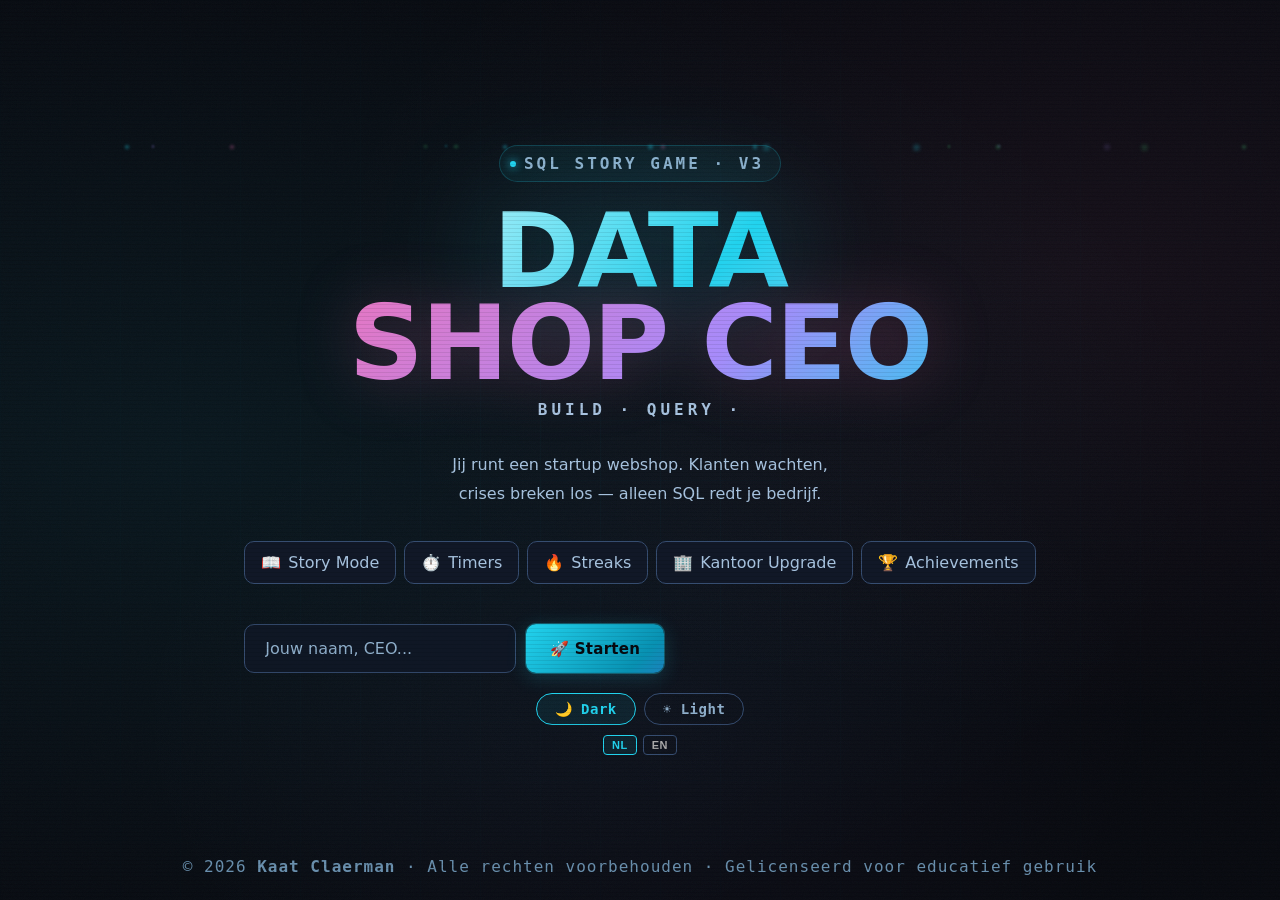
==== datashop.html @ 6242e8a8 "Add files via upload" ====
<!DOCTYPE html>
<html lang="nl">
<head>
<meta charset="UTF-8">
<meta http-equiv="Content-Security-Policy"
  content="
    default-src 'self';
    script-src 'self';
    style-src 'self' https://fonts.googleapis.com;
    img-src 'self' data:;
    font-src 'self' https://fonts.gstatic.com;
  ">
<meta name="viewport" content="width=device-width, initial-scale=1.0">
<title>DataShop CEO — SQL Story Game</title>
<!--
  ╔══════════════════════════════════════════════════════════════╗
  ║          DataShop CEO — SQL Story Game                       ║
  ║  © 2026 Kaat Claerman. Alle rechten voorbehouden.            ║
  ║  Ongeautoriseerde reproductie of distributie is verboden.    ║
  ║  Dit product is gelicenseerd voor educatief gebruik.         ║
  ╚══════════════════════════════════════════════════════════════╝
-->
<link rel="stylesheet" href="datashop.css">

</head>
<body>

<!-- ── OVERLAYS ── -->
<div class="xp-popup" id="xp-popup"></div>
<div class="ach-toast" id="ach-toast">
  <div class="toast-icon" id="toast-icon">🏆</div>
  <div>
    <div class="toast-label" data-i18n="ach_toast_label">Achievement ontgrendeld</div>
    <div class="toast-name" id="toast-name"></div>
  </div>
</div>
<div class="streak-popup" id="streak-popup">
  <span class="streak-popup-icon">🔥</span>
  <div class="streak-popup-num" id="streak-num-popup">3</div>
  <div class="streak-popup-label" data-i18n="streak_label">REEKS OP RIJ</div>
  <div class="streak-popup-bonus" id="streak-bonus-popup"></div>
</div>

<!-- CHAPTER RECAP MODAL -->
<div id="chapter-recap-overlay" class="overlay-hidden" role="dialog" aria-modal="true" aria-labelledby="recap-title">
  <div class="recap-modal">
    <div class="recap-header">
      <div class="recap-emoji" id="recap-emoji">🎉</div>
      <div class="recap-title" id="recap-title">Hoofdstuk voltooid!</div>
      <div class="recap-subtitle" data-i18n="recap_subtitle">Wat heb je geleerd?</div>
    </div>
    <div class="recap-learned-title" data-i18n="recap_learned_title">✦ Concepten onder de knie</div>
    <div class="recap-concept-list" id="recap-concept-list"></div>
    <div id="recap-next-wrap" class="recap-next-preview hidden">
      <div class="recap-next-label" data-i18n="recap_next_label">→ Volgende hoofdstuk</div>
      <div id="recap-next-text"></div>
    </div>
    <div class="recap-action-row">
      <button class="btn btn-primary btn-sm" data-action="close-recap" data-i18n="recap_continue">Doorgaan →</button>
    </div>
  </div>
</div>

<!-- COMPLETION SCREEN OVERLAY -->
<div id="completion-overlay" class="overlay-hidden" role="dialog" aria-modal="true" aria-labelledby="comp-title">
  <div class="comp-bg"></div>
  <div class="comp-content">
    <div class="comp-trophy">🏆</div>
    <div class="comp-eyebrow" data-i18n="comp_eyebrow">DataShop CEO — Voltooid</div>
    <h1 class="comp-title" id="comp-title"><span data-i18n="comp_title1">Je bent een</span><br><span class="comp-title-accent" data-i18n="comp_title_accent">Data Legende</span></h1>
    <p class="comp-desc" id="comp-desc"></p>
    <div class="comp-stats" id="comp-stats"></div>
    <canvas id="cert-canvas" width="800" height="500"></canvas>
    <div class="comp-actions">
      <button class="btn btn-primary btn-cert-download" data-action="download-cert" data-i18n="comp_cert_btn">📜 Certificaat Downloaden</button>
      <button class="btn btn-outline btn-close-completion" data-action="close-completion" data-i18n="comp_close_btn">Terug naar Dashboard</button>
    </div>
    <div class="comp-confetti" id="comp-confetti"></div>
  </div>
</div>

<!-- ── BOOT SCREEN ── -->
<div id="s-boot" class="screen active">
  <div class="boot-bg"></div>
  <div class="boot-grid"></div>
  <div class="boot-noise"></div>
  <div id="boot-particles"></div>

  <div class="boot-content">
    <div class="boot-eyebrow" data-i18n="boot_eyebrow">SQL Story Game · v3</div>
    <h1 class="boot-logo">
      <span class="line1">DATA</span>
      <span class="line2">SHOP CEO</span>
    </h1>
    <div class="boot-tagline" data-i18n="boot_tagline_build">Build · Query · </div>
    <p class="boot-desc" data-i18n="boot_desc">Jij runt een startup webshop. Klanten wachten, crises breken los — alleen SQL redt je bedrijf.</p>
    <div class="boot-features">
      <div class="boot-feature"><span class="icon">📖</span><span data-i18n="boot_feature_story">Story Mode</span></div>
      <div class="boot-feature"><span class="icon">⏱️</span><span data-i18n="boot_feature_timers">Timers</span></div>
      <div class="boot-feature"><span class="icon">🔥</span><span data-i18n="boot_feature_streaks">Streaks</span></div>
      <div class="boot-feature"><span class="icon">🏢</span><span data-i18n="boot_feature_office">Kantoor Upgrade</span></div>
      <div class="boot-feature"><span class="icon">🏆</span><span data-i18n="boot_feature_achievements">Achievements</span></div>
    </div>
    <div class="boot-form">
      <div class="boot-name-row">
        <input class="boot-input" id="boot-name" data-i18n="boot_placeholder" data-i18n-attr="placeholder" placeholder="Jouw naam, CEO..." maxlength="40" autocomplete="off" />
        <button class="btn btn-primary" data-action="start-game" data-i18n="boot_start_btn">🚀 Starten</button>
      </div>
      <button class="btn btn-outline boot-saved-hidden" id="boot-skip-cin" data-action="skip-cin" data-i18n="boot_continue_btn">↩ Verdergaan (intro overslaan)</button>
    </div>
    <div id="boot-saved" class="boot-saved boot-saved-hidden"></div>
    <div class="boot-theme-toggle">
      <button id="boot-btn-dark"  class="boot-theme-btn active" data-theme="dark" data-i18n="boot_dark">🌙 Dark</button>
      <button id="boot-btn-light" class="boot-theme-btn"        data-theme="light" data-i18n="boot_light">☀️ Light</button>
    </div>
    <div class="boot-lang-toggle">
      <button class="lang-btn" data-lang="nl">NL</button>
      <button class="lang-btn" data-lang="en">EN</button>
    </div>
  </div>

  <div class="boot-copyright">
    © 2026 <strong>Kaat Claerman</strong> · <span data-i18n="boot_copyright">Alle rechten voorbehouden · Gelicenseerd voor educatief gebruik</span>
  </div>
</div>

<!-- ── CINEMATIC SCREEN ── -->
<div id="s-cin" class="screen">
  <div class="cin-bg"></div>
  <div class="cin-wrap">
    <div class="cin-eyebrow" id="cin-eyebrow"></div>
    <div class="cin-title" id="cin-title"></div>
    <div class="cin-dlg" id="cin-dlg"></div>
    <div class="cin-act" id="cin-act"></div>
  </div>
</div>

<!-- ── GAME SCREEN ── -->
<div id="s-game" class="screen" role="main">
  <aside class="sidebar">
    <div class="sb-brand">
      <div class="sb-logo-mark">⬡</div>
      <div>
        <div class="sb-logo-text">DataShop</div>
        <div class="sb-logo-sub" data-i18n="sb_logo_sub">CEO Dashboard</div>
      </div>
    </div>

    <!-- CEO Card -->
    <div class="ceo-card">
      <div class="ceo-row">
        <div class="ceo-office" id="sb-office">🏠</div>
        <div class="ceo-meta">
          <div class="ceo-name" id="sb-name">CEO</div>
          <div class="ceo-rank" id="sb-rank">Startup CEO</div>
        </div>
      </div>
      <div class="ceo-xp-row">
        <span class="ceo-xp-label" data-i18n="xp_label">VOORTGANG</span>
        <span class="ceo-xp-val" id="sb-xp">0 XP</span>
      </div>
      <div class="xp-track xp-bar-wrap">
        <div class="xp-fill" id="xp-fill"></div>
      </div>
      <div class="xp-to-next" id="xp-to-next"></div>
    </div>

    <!-- Streak -->
    <div class="streak-card" id="streak-card">
      <span class="streak-icon">🔥</span>
      <span class="streak-val" id="streak-val">0</span>
      <div class="streak-info">
        <div class="streak-label" data-i18n="streak_sidebar">Reeks</div>
        <div class="streak-shield-row u-hidden" id="shield-row">
          <span class="shield-icon active">🛡️</span>
          <span class="shield-count" id="shield-count">0</span>
          <span class="shield-count-label">shields</span>
        </div>
      </div>
    </div>

    <!-- KPIs -->
    <div class="kpi-grid">
      <div class="kpi-tile">
        <div class="kpi-val" id="kpi-klant">—</div>
        <div class="kpi-label" data-i18n="kpi_customers">Klanten</div>
      </div>
      <div class="kpi-tile">
        <div class="kpi-val" id="kpi-orders">—</div>
        <div class="kpi-label" data-i18n="kpi_orders">Orders</div>
      </div>
      <div class="kpi-tile">
        <div class="kpi-val good" id="kpi-rep">100</div>
        <div class="kpi-label" data-i18n="kpi_reputation">Reputatie</div>
      </div>
      <div class="kpi-tile">
        <div class="kpi-val" id="kpi-xp">0</div>
        <div class="kpi-label" data-i18n="kpi_xp">XP</div>
      </div>
    </div>

    <!-- Reputation bar -->
    <div class="rep-section">
      <div class="rep-header">
        <span data-i18n="rep_label">Reputatie</span>
        <span id="rep-pct">100%</span>
      </div>
      <div class="rep-track">
        <div class="rep-fill" id="rep-fill"></div>
      </div>
    </div>

    <!-- Nav -->
    <nav class="sb-nav">
      <div class="nav-section" data-i18n="nav_section_nav">Navigatie</div>
      <button class="nav-btn active" id="nav-dash"   data-panel="dash" aria-current="page"><span class="nav-icon">📊</span> <span data-i18n="nav_dashboard">Dashboard</span></button>
      <button class="nav-btn"        id="nav-sc"     data-panel="sc"><span class="nav-icon">🎯</span> <span data-i18n="nav_missions">Missies</span> <span class="nav-badge" id="nav-badge">0</span></button>
      <button class="nav-btn"        id="nav-daily"  data-panel="daily"><span class="nav-icon">🌅</span> <span data-i18n="nav_daily">Dagelijkse Uitdaging</span> <span class="nav-badge daily-badge" id="daily-badge">3</span></button>
      <button class="nav-btn"        id="nav-db"     data-panel="db"><span class="nav-icon">🗄️</span> <span data-i18n="nav_db">Databank</span></button>
      <button class="nav-btn"        id="nav-term"   data-panel="term"><span class="nav-icon">💻</span> <span data-i18n="nav_terminal">Terminal</span></button>
      <button class="nav-btn"        id="nav-syn"    data-panel="syn"><span class="nav-icon">📖</span> <span data-i18n="nav_syntax">SQL Syntaxen</span></button>
      <button class="nav-btn"        id="nav-tut"    data-panel="tut"><span class="nav-icon">🎓</span> <span data-i18n="nav_tutorial">SQL Tutorial</span> <span class="tut-sidebar-progress" id="tut-nav-pct">0%</span></button>
      <button class="nav-btn"        id="nav-ach"    data-panel="ach"><span class="nav-icon">🏆</span> <span data-i18n="nav_badges">Badges</span></button>
      <div class="nav-section" data-i18n="nav_section_sys">Systeem</div>
      <div class="sb-lang-row">
        <span class="sb-lang-icon">🌐</span>
        <button class="lang-btn" data-lang="nl">NL</button>
        <button class="lang-btn" data-lang="en">EN</button>
      </div>
      <button class="nav-btn theme-toggle-btn" id="theme-toggle" data-action="theme-toggle"><span><span class="nav-icon">☀️</span> <span id="theme-label" data-i18n="nav_theme">Light mode</span></span><span id="theme-indicator" class="theme-indicator">OFF</span></button>
      <button class="nav-btn"        id="nav-set"    data-panel="set"><span class="nav-icon">⚙️</span> <span data-i18n="nav_settings">Instellingen</span></button>
      <button class="nav-btn u-muted" data-action="open-key-help"><span class="nav-icon">⌨️</span> <span data-i18n="nav_shortcuts">Sneltoetsen</span> <span class="shortcut-badge">?</span></button>
    </nav>

    <div class="sb-footer">
      © 2026 Kaat Claerman<br>Alle rechten voorbehouden
    </div>
  </aside>

  <main class="main">

    <!-- DASHBOARD -->
    <div class="panel on" id="panel-dash">
      <div class="ph">
        <div class="ph-bc" data-i18n="dash_bc">DataShop HQ</div>
        <h2 data-i18n="dash_title">📊 Dashboard</h2>
        <p data-i18n="dash_subtitle">Realtime bedrijfsstatus en activiteitsfeed.</p>
      </div>
      <div id="office-display"></div>
      <!-- Tutorial voortgangskaart -->
      <div class="dash-tut-card" id="dash-tut-card" data-panel="tut" title="Ga naar Tutorial">
        <div class="dash-tut-icon">🎓</div>
        <div class="dash-tut-info">
          <h4>SQL Tutorial</h4>
          <p class="dash-tut-pct">0/0 lessen · 0%</p>
          <div class="dash-tut-track"><div class="dash-tut-fill"></div></div>
        </div>
        <button class="btn btn-outline btn-sm btn-dash-tut" data-i18n="dash_tut_btn">Ga naar Tutorial →</button>
      </div>
      <div class="stat-grid" id="stat-grid"></div>
      <!-- Concept mastery -->
      <div class="mastery-section-title" data-i18n="dash_mastery">SQL CONCEPT BEHEERSING</div>
      <div class="mastery-grid" id="mastery-grid"></div>
      <!-- Feature 4: Skill Mastery Bars -->
      <div class="mastery-section-title mastery-section-title--skill">⚡ SKILL MASTERY</div>
      <div id="skill-mastery-panel" class="skill-mastery-panel"></div>
      <div class="dash-feed-grid">
        <div class="feed-box">
          <div class="feed-head">
            <span class="feed-title" data-i18n="biz_feed">📈 Bedrijfslog</span>
            <div class="live-indicator"><div class="live-dot"></div><span data-i18n="feed_live">Live</span></div>
          </div>
          <div id="ev-list-biz"></div>
        </div>
        <div class="feed-box">
          <div class="feed-head">
            <span class="feed-title" data-i18n="sys_feed">⚙️ Systeem &amp; SQL</span>
          </div>
          <div id="ev-list-sys"></div>
        </div>
      </div>
      <!-- extra styles moved to datashop.css -->
    </div>

    <!-- SCENARIOS -->
    <div class="panel" id="panel-sc">
      <div class="ph">
        <div class="ph-bc" data-i18n="sc_bc">Missies</div>
        <h2 data-i18n="sc_title">🎯 Scenario's</h2>
        <p data-i18n="sc_subtitle">Elke situatie vereist SQL. De databank verandert live.</p>
      </div>
      <div class="progress-row">
        <div class="progress-track">
          <div class="progress-fill" id="prog-fill"></div>
        </div>
        <div class="progress-label" id="prog-lbl">0/0</div>
      </div>
      <div class="ch-tabs" id="ch-tabs"></div>
      <!-- Zoekbalk -->
      <div class="sc-search-wrap">
        <input class="boot-input sc-search-input" id="sc-search" data-i18n="sc_search_placeholder" data-i18n-attr="placeholder" placeholder="🔍  Zoek missie...">
        <span class="sc-search-icon">🔍</span>
        <button id="sc-search-clear" class="sc-search-clear" data-action="clear-search">✕</button>
      </div>
      <div class="filter-row">
        <div class="filter-group-label" data-i18n="filter_difficulty">Moeilijkheid</div>
        <button class="filter-btn active" id="fc-all"    data-filter="all"><span data-i18n="filter_all">Alle</span></button>
        <button class="filter-btn"        id="fc-easy"   data-filter="easy"><span data-i18n="filter_easy">🟢 Makkelijk</span></button>
        <button class="filter-btn"        id="fc-medium" data-filter="medium"><span data-i18n="filter_medium">🟠 Gemiddeld</span></button>
        <button class="filter-btn"        id="fc-hard"   data-filter="hard"><span data-i18n="filter_hard">🔴 Moeilijk</span></button>
        <button class="filter-btn"        id="fc-done"   data-filter="done"><span data-i18n="filter_done">✅ Voltooid</span></button>
        <div class="filter-group-label" data-i18n="filter_sqltype">SQL-type</div>
        <button class="filter-btn"        id="fc-select" data-filter="select">SELECT</button>
        <button class="filter-btn"        id="fc-join"   data-filter="join">JOIN</button>
        <button class="filter-btn"        id="fc-insert" data-filter="insert">INSERT</button>
        <button class="filter-btn"        id="fc-update" data-filter="update">UPDATE</button>
        <button class="filter-btn"        id="fc-delete" data-filter="delete">DELETE</button>
        <button class="filter-btn"        id="fc-ddl"    data-filter="ddl">DDL</button>
      </div>
      <div id="sc-count-row" class="sc-count-row"></div>
      <div id="sc-list" class="sc-list-inner" role="list" aria-label="Scenario missies"></div>
    </div>

    <!-- DATABASE -->
    <div class="panel" id="panel-db">
      <div class="ph">
        <div class="ph-bc" data-i18n="db_bc">Databank</div>
        <h2 data-i18n="db_title">🗄️ Database Viewer</h2>
        <p data-i18n="db_subtitle">Live weergave. Wijzigingen zijn direct zichtbaar.</p>
      </div>
      <!-- DB Sub-tabs -->
      <div class="db-subtabs">
        <button class="db-subtab active" id="dbt-schema" data-dbtab="schema" data-i18n="db_tab_schema">📋 Schema</button>
        <button class="db-subtab" id="dbt-erd" data-dbtab="erd" data-i18n="db_tab_erd">🔗 ERD Diagram</button>
        <button class="db-subtab" id="dbt-data" data-dbtab="data" data-i18n="db_tab_data">📊 Data</button>
      </div>
      <!-- Table shortcuts -->
      <div class="db-table-shortcuts" id="db-table-shortcuts">
        <span class="db-shortcuts-label" data-i18n="db_shortcuts_label">🔗 Snelkoppelingen:</span>
        <button class="db-shortcut-btn" data-dbtab="data" data-dbtable="klant">👤 klant</button>
        <button class="db-shortcut-btn" data-dbtab="data" data-dbtable="product">📦 product</button>
        <button class="db-shortcut-btn" data-dbtab="data" data-dbtable="bestelling">🛒 bestelling</button>
        <button class="db-shortcut-btn" data-dbtab="data" data-dbtable="review">⭐ review</button>
        <button class="db-shortcut-btn" data-dbtab="data" data-dbtable="kortingscode">🏷️ kortingscode</button>
        <button class="db-shortcut-btn" data-dbtab="data" data-dbtable="leverancier">🏭 leverancier</button>
      </div>
      <!-- Schema view -->
      <div id="db-tab-schema">
        <div class="db-section-label" data-i18n="db_section_schema">Tabelstructuur</div>
        <div class="schema-grid" id="schema-grid"></div>
      </div>
      <!-- ERD view -->
      <div id="db-tab-erd" class="u-hidden">
        <div class="db-section-label db-section-label--erd" data-i18n="db_section_erd">Relatiediagram (ERD)</div>
        <div id="erd-container" class="erd-container"></div>
        <div class="erd-legend">
          <span class="erd-leg-item"><span class="erd-leg-pk">🔑 PK</span> = Primary Key</span>
          <span class="erd-leg-item"><span class="erd-leg-fk">🔗 FK</span> = Foreign Key → verwijst naar PK van andere tabel</span>
          <span class="erd-leg-item"><span class="erd-leg-rel">──</span> = <span data-i18n="erd_rel">Relatie tussen tabellen</span></span>
        </div>
      </div>
      <!-- Data view -->
      <div id="db-tab-data" class="u-hidden">
        <div class="table-viewer">
          <div class="table-tabs" id="db-tabs"></div>
          <div class="tv-scroll" id="db-view"></div>
        </div>
      </div>
    </div>

    <!-- TERMINAL -->
    <div class="panel" id="panel-term">
      <div class="ph">
        <div class="ph-bc" data-i18n="term_bc">Terminal</div>
        <h2 data-i18n="term_title">💻 Vrije Terminal</h2>
        <p>Experimenteer vrijuit met SQL. <kbd>Ctrl+Enter</kbd> om uit te voeren · <kbd>↑↓</kbd> voor query-history.</p>
      </div>
      <div class="term-examples-section">
        <div class="term-examples-label" data-i18n="term_examples_label">Klik een voorbeeld om te laden</div>
        <div class="term-examples-row" id="term-examples">
          <button class="filter-btn" data-example="0"><span data-i18n="term_ex0">alle klanten</span></button>
          <button class="filter-btn" data-example="1"><span data-i18n="term_ex1">top 3 duurste</span></button>
          <button class="filter-btn" data-example="2"><span data-i18n="term_ex2">klanten per stad</span></button>
          <button class="filter-btn" data-example="3"><span data-i18n="term_ex3">klant + bestelling</span></button>
          <button class="filter-btn" data-example="4"><span data-i18n="term_ex4">CASE WHEN</span></button>
          <button class="filter-btn" data-example="5"><span data-i18n="term_ex5">boven gemiddelde prijs</span></button>
          <button class="filter-btn" data-example="6"><span data-i18n="term_ex6">klanten + bestellingen</span></button>
        </div>
      </div>
      <div class="terminal">
        <div class="term-titlebar">
          <div class="term-dots">
            <div class="term-dot"></div>
            <div class="term-dot"></div>
            <div class="term-dot"></div>
          </div>
          <span class="term-label">datashop_db@ceo — sql</span>
        </div>
        <div class="hl-wrap">
          <div class="hl-backdrop" id="hl-free" aria-hidden="true"></div>
          <textarea class="sql-editor" id="free-sql"
            placeholder="-- SELECT * FROM klant&#10;-- SELECT AVG(prijs) FROM product&#10;-- INSERT INTO klant (naam, email, stad, actief) VALUES ('Test','t@t.be','Gent',1)"></textarea>
        </div>
        <div class="term-footer">
          <span class="term-hint" data-i18n="term_hint">Ctrl+Enter uitvoeren · Tab voor inspringing</span>
          <button class="btn btn-outline btn-xs" data-action="clear-free" data-i18n="term_clear_btn">Wissen</button>
          <button class="btn btn-primary btn-sm" data-action="run-free" data-i18n="term_run_btn">▶ Uitvoeren</button>
        </div>
      </div>
      <div class="feedback" id="free-fb"></div>
      <div class="table-viewer" id="free-out">
        <div class="free-out-placeholder">
          // Voer een query uit om resultaten te zien...
        </div>
      </div>
    </div>

    <!-- ACHIEVEMENTS -->
    <div class="panel" id="panel-ach">
      <div class="ph">
        <div class="ph-bc" data-i18n="ach_bc">Badges</div>
        <h2 data-i18n="ach_title">🏆 Achievements</h2>
        <p id="ach-progress">0 / 0 ontgrendeld</p>
      </div>
      <div class="ach-grid" id="ach-grid"></div>
    </div>

    <!-- DAILY CHALLENGE -->
    <div class="panel" id="panel-daily">
      <div class="ph">
        <div class="ph-bc" data-i18n="daily_bc">Dagelijkse Uitdaging</div>
        <h2 data-i18n="daily_title">🌅 Uitdaging van de dag</h2>
        <p id="daily-subtitle" data-i18n="daily_subtitle">Elke dag een nieuwe SQL-uitdaging. Haal de bonus XP!</p>
      </div>
      <div id="daily-content"></div>
    </div>

    <!-- SETTINGS -->
    <div class="panel" id="panel-set">
      <div class="ph">
        <div class="ph-bc" data-i18n="set_bc">Systeem</div>
        <h2 data-i18n="set_title">⚙️ Instellingen</h2>
        <p data-i18n="set_subtitle">Beheer je profiel en voortgang.</p>
      </div>
      <div id="set-content"></div>
    </div>

    <!-- SQL SYNTAXEN -->
    <div class="panel" id="panel-syn">
      <div class="ph">
        <div class="ph-bc" data-i18n="syn_bc">Referentie</div>
        <h2 data-i18n="syn_title">📖 SQL Syntaxen</h2>
        <p data-i18n="syn_subtitle">Overzicht van alle SQL-commando's die je nodig hebt als DataShop CEO.</p>
      </div>

      <!-- Filter bar -->
      <div class="syn-filter-bar">
        <button class="syn-filter-btn active" data-filter="all" data-i18n="syn_filter_all">Alles</button>
        <button class="syn-filter-btn" data-filter="select">SELECT</button>
        <button class="syn-filter-btn" data-filter="where">WHERE</button>
        <button class="syn-filter-btn" data-filter="insert">INSERT</button>
        <button class="syn-filter-btn" data-filter="update">UPDATE</button>
        <button class="syn-filter-btn" data-filter="delete">DELETE</button>
        <button class="syn-filter-btn" data-filter="agg">Aggregaten</button>
        <button class="syn-filter-btn" data-filter="join">JOIN</button>
        <button class="syn-filter-btn" data-filter="ddl">DDL</button>
      </div>

      <div class="syn-grid">

        <!-- ── SELECT ── -->
        <div class="syn-card" data-cat="select">
          <div class="syn-head">
            <span class="syn-badge syn-badge-select">SELECT</span>
            <span class="syn-title">Gegevens opvragen</span>
          </div>
          <div class="syn-body">
            <div class="syn-code"><span class="sc-kw">SELECT</span> kolom1, kolom2
<span class="sc-kw">FROM</span> tabel
<span class="sc-kw">WHERE</span> conditie
<span class="sc-kw">ORDER BY</span> kolom ASC|DESC
<span class="sc-kw">LIMIT</span> n;</div>
            <table class="syn-table">
              <tr><th>Query</th><th>Resultaat</th></tr>
              <tr><td><code>SELECT * FROM klant</code></td><td>Alle klanten, alle kolommen</td></tr>
              <tr><td><code>SELECT naam, stad FROM klant</code></td><td>Alleen naam + stad kolommen</td></tr>
              <tr><td><code>SELECT naam FROM klant WHERE actief = 1</code></td><td>Namen van actieve klanten</td></tr>
              <tr><td><code>SELECT naam FROM klant ORDER BY naam ASC</code></td><td>Alfabetisch gesorteerd</td></tr>
              <tr><td><code>SELECT * FROM product ORDER BY prijs DESC LIMIT 3</code></td><td>Top 3 duurste producten</td></tr>
              <tr><td><code>SELECT naam, email FROM klant WHERE stad = 'Gent'</code></td><td>Klanten uit Gent</td></tr>
            </table>
            <div class="syn-tips">
              <span class="syn-tip">💡 <code>*</code> = alle kolommen. Beter specifieke kolommen noemen voor leesbaarheid.</span>
              <span class="syn-tip">💡 <code>ASC</code> = laag→hoog (standaard) · <code>DESC</code> = hoog→laag</span>
            </div>
          </div>
        </div>

        <!-- ── WHERE ── -->
        <div class="syn-card" data-cat="where">
          <div class="syn-head">
            <span class="syn-badge syn-badge-where">WHERE</span>
            <span class="syn-title">Filteroperatoren</span>
          </div>
          <div class="syn-body">
            <div class="syn-code"><span class="sc-kw">WHERE</span> kolom <span class="sc-kw">=</span> waarde       <span class="sc-comment">-- exact gelijk</span>
<span class="sc-kw">WHERE</span> kolom <span class="sc-kw">!=</span> waarde      <span class="sc-comment">-- niet gelijk</span>
<span class="sc-kw">WHERE</span> kolom <span class="sc-kw">&gt;</span> waarde       <span class="sc-comment">-- groter dan</span>
<span class="sc-kw">WHERE</span> kolom <span class="sc-kw">LIKE</span> '%patroon%'<span class="sc-comment">-- bevat tekst</span>
<span class="sc-kw">WHERE</span> kolom <span class="sc-kw">IN</span> ('a','b','c') <span class="sc-comment">-- in lijst</span>
<span class="sc-kw">WHERE</span> kolom <span class="sc-kw">BETWEEN</span> x <span class="sc-kw">AND</span> y  <span class="sc-comment">-- bereik</span>
<span class="sc-kw">WHERE</span> kolom <span class="sc-kw">IS NULL</span>          <span class="sc-comment">-- leeg veld</span>
<span class="sc-kw">WHERE</span> c1 <span class="sc-kw">AND</span> c2        <span class="sc-comment">-- beide voorwaarden</span>
<span class="sc-kw">WHERE</span> c1 <span class="sc-kw">OR</span> c2         <span class="sc-comment">-- één van beide</span></div>
            <table class="syn-table">
              <tr><th>Voorbeeld</th><th>Betekenis</th></tr>
              <tr><td><code>WHERE stad = 'Gent'</code></td><td>Exact Gent</td></tr>
              <tr><td><code>WHERE prijs &gt; 50</code></td><td>Duurder dan €50</td></tr>
              <tr><td><code>WHERE naam LIKE '%Jan%'</code></td><td>Naam bevat "Jan"</td></tr>
              <tr><td><code>WHERE stad IN ('Gent','Brussel')</code></td><td>Gent of Brussel</td></tr>
              <tr><td><code>WHERE prijs BETWEEN 10 AND 50</code></td><td>€10 t.e.m. €50</td></tr>
              <tr><td><code>WHERE actief = 1 AND stad = 'Gent'</code></td><td>Actief én uit Gent</td></tr>
            </table>
          </div>
        </div>

        <!-- ── INSERT ── -->
        <div class="syn-card" data-cat="insert">
          <div class="syn-head">
            <span class="syn-badge syn-badge-insert">INSERT</span>
            <span class="syn-title">Nieuwe rij toevoegen</span>
          </div>
          <div class="syn-body">
            <div class="syn-code"><span class="sc-kw">INSERT INTO</span> tabel (kolom1, kolom2)
<span class="sc-kw">VALUES</span> (waarde1, waarde2);</div>
            <table class="syn-table">
              <tr><th>Query</th><th>Resultaat</th></tr>
              <tr><td><code>INSERT INTO klant (naam, email, stad, actief)<br>VALUES ('Jana', '<a href="/cdn-cgi/l/email-protection" class="__cf_email__" data-cfemail="81ebc1ece0e8edafe3e4">[email&#160;protected]</a>', 'Gent', 1)</code></td><td>Voegt Jana toe als actieve klant in Gent</td></tr>
              <tr><td><code>INSERT INTO product (naam, prijs, stock, categorie)<br>VALUES ('Lamp', 29.99, 10, 'Wonen')</code></td><td>Nieuw product "Lamp" voor €29.99 met 10 stuks</td></tr>
              <tr><td><code>INSERT INTO review (klant_id, product_id, score, commentaar)<br>VALUES (1, 2, 5, 'Top product!')</code></td><td>Klant 1 geeft score 5 aan product 2</td></tr>
            </table>
            <div class="syn-tips">
              <span class="syn-tip">💡 Volgorde kolommen = volgorde waarden. Tekst staat tussen <code>'aanhalingstekens'</code>.</span>
              <span class="syn-tip">💡 Geen <code>klant_id</code> nodig — AUTO_INCREMENT vult dit automatisch in.</span>
            </div>
          </div>
        </div>

        <!-- ── UPDATE ── -->
        <div class="syn-card" data-cat="update">
          <div class="syn-head">
            <span class="syn-badge syn-badge-update">UPDATE</span>
            <span class="syn-title">Bestaande rij(en) wijzigen</span>
          </div>
          <div class="syn-body">
            <div class="syn-code"><span class="sc-kw">UPDATE</span> tabel
<span class="sc-kw">SET</span> kolom = nieuwewaarde
<span class="sc-kw">WHERE</span> conditie;</div>
            <table class="syn-table">
              <tr><th>Query</th><th>Resultaat</th></tr>
              <tr><td><code>UPDATE product SET prijs = 44.99 WHERE product_id = 2</code></td><td>Wijzigt ALLEEN product 2 → nieuwe prijs €44.99</td></tr>
              <tr><td><code>UPDATE klant SET actief = 0 WHERE klant_id = 4</code></td><td>Deactiveert ALLEEN klant 4</td></tr>
              <tr><td><code>UPDATE bestelling SET status = 'geleverd' WHERE bestelling_id = 1</code></td><td>Markeert bestelling 1 als geleverd</td></tr>
              <tr><td><code>UPDATE product SET stock = 20, prijs = 79.99 WHERE product_id = 5</code></td><td>Meerdere kolommen tegelijk aanpassen</td></tr>
            </table>
            <div class="syn-tips">
              <span class="syn-tip syn-tip-warn">⚠️ ALTIJD WHERE! <code>UPDATE klant SET actief = 0</code> zonder WHERE deactiveert ALLE klanten!</span>
            </div>
          </div>
        </div>

        <!-- ── DELETE ── -->
        <div class="syn-card" data-cat="delete">
          <div class="syn-head">
            <span class="syn-badge syn-badge-delete">DELETE</span>
            <span class="syn-title">Rij(en) verwijderen</span>
          </div>
          <div class="syn-body">
            <div class="syn-code"><span class="sc-kw">DELETE FROM</span> tabel
<span class="sc-kw">WHERE</span> conditie;</div>
            <table class="syn-table">
              <tr><th>Query</th><th>Resultaat</th></tr>
              <tr><td><code>DELETE FROM review WHERE score = 1</code></td><td>Verwijdert alle 1-ster reviews</td></tr>
              <tr><td><code>DELETE FROM bestelling WHERE datum &lt; '2024-01-01'</code></td><td>Verwijdert bestellingen van vóór 2024</td></tr>
              <tr><td><code>DELETE FROM kortingscode WHERE actief = 0</code></td><td>Ruimt inactieve kortingscodes op</td></tr>
            </table>
            <div class="syn-tips">
              <span class="syn-tip syn-tip-warn">⚠️ ALTIJD WHERE! <code>DELETE FROM klant</code> verwijdert ALLE klanten — onomkeerbaar!</span>
              <span class="syn-tip">💡 GDPR tip: gebruik liever <code>UPDATE klant SET actief = 0 WHERE klant_id = x</code> i.p.v. DELETE voor klantdata.</span>
            </div>
          </div>
        </div>

        <!-- ── Aggregaten ── -->
        <div class="syn-card" data-cat="agg">
          <div class="syn-head">
            <span class="syn-badge syn-badge-agg">Aggregaten</span>
            <span class="syn-title">COUNT · SUM · AVG · MAX · MIN</span>
          </div>
          <div class="syn-body">
            <div class="syn-code"><span class="sc-kw">COUNT(*)</span>         <span class="sc-comment">-- aantal rijen</span>
<span class="sc-kw">SUM(</span>kolom<span class="sc-kw">)</span>       <span class="sc-comment">-- optelling</span>
<span class="sc-kw">AVG(</span>kolom<span class="sc-kw">)</span>       <span class="sc-comment">-- gemiddelde</span>
<span class="sc-kw">MAX(</span>kolom<span class="sc-kw">)</span>       <span class="sc-comment">-- grootste waarde</span>
<span class="sc-kw">MIN(</span>kolom<span class="sc-kw">)</span>       <span class="sc-comment">-- kleinste waarde</span></div>
            <table class="syn-table">
              <tr><th>Query</th><th>Resultaat</th></tr>
              <tr><td><code>SELECT COUNT(*) FROM klant</code></td><td>Hoeveel klanten zijn er totaal?</td></tr>
              <tr><td><code>SELECT COUNT(*) FROM klant WHERE actief = 1</code></td><td>Hoeveel actieve klanten?</td></tr>
              <tr><td><code>SELECT AVG(prijs) FROM product</code></td><td>Gemiddelde productprijs</td></tr>
              <tr><td><code>SELECT MAX(prijs) FROM product</code></td><td>Duurste product</td></tr>
              <tr><td><code>SELECT MIN(prijs), MAX(prijs) FROM product</code></td><td>Goedkoopste én duurste</td></tr>
              <tr><td><code>SELECT SUM(prijs * stock) FROM product</code></td><td>Totale voorraadwaarde</td></tr>
            </table>
          </div>
        </div>

        <!-- ── GROUP BY / HAVING ── -->
        <div class="syn-card" data-cat="agg">
          <div class="syn-head">
            <span class="syn-badge syn-badge-agg">GROUP BY</span>
            <span class="syn-title">Groeperen per categorie</span>
          </div>
          <div class="syn-body">
            <div class="syn-code"><span class="sc-kw">SELECT</span> kolom, <span class="sc-kw">COUNT(*)</span>
<span class="sc-kw">FROM</span> tabel
<span class="sc-kw">GROUP BY</span> kolom
<span class="sc-kw">HAVING</span> COUNT(*) &gt; n;  <span class="sc-comment">-- filter op groep</span></div>
            <table class="syn-table">
              <tr><th>Query</th><th>Resultaat</th></tr>
              <tr><td><code>SELECT klant_id, COUNT(*) FROM bestelling GROUP BY klant_id</code></td><td>Hoeveel bestellingen per klant?</td></tr>
              <tr><td><code>SELECT categorie, COUNT(*) FROM product GROUP BY categorie</code></td><td>Aantal producten per categorie</td></tr>
              <tr><td><code>SELECT stad, COUNT(*) FROM klant GROUP BY stad</code></td><td>Aantal klanten per stad</td></tr>
              <tr><td><code>SELECT categorie, COUNT(*) FROM product GROUP BY categorie HAVING COUNT(*) &gt; 1</code></td><td>Alleen categorieën met meer dan 1 product</td></tr>
            </table>
            <div class="syn-tips">
              <span class="syn-tip">💡 <code>WHERE</code> filtert vóór GROUP BY · <code>HAVING</code> filtert ná GROUP BY (op het groepsresultaat)</span>
            </div>
          </div>
        </div>

        <!-- ── JOIN ── -->
        <div class="syn-card" data-cat="join">
          <div class="syn-head">
            <span class="syn-badge syn-badge-join">JOIN</span>
            <span class="syn-title">Tabellen koppelen</span>
          </div>
          <div class="syn-body">
            <div class="syn-code"><span class="sc-comment">-- Impliciete JOIN (komma-syntax):</span>
<span class="sc-kw">SELECT</span> t1.kolom, t2.kolom
<span class="sc-kw">FROM</span> tabel1 t1, tabel2 t2
<span class="sc-kw">WHERE</span> t1.fk = t2.pk;</div>
            <table class="syn-table">
              <tr><th>Query</th><th>Resultaat</th></tr>
              <tr><td><code>SELECT k.naam, b.datum, b.status<br>FROM bestelling b, klant k<br>WHERE b.klant_id = k.klant_id</code></td><td>Elke bestelling met de naam van de klant erbij</td></tr>
              <tr><td><code>SELECT k.naam, p.naam, b.datum<br>FROM bestelling b, klant k, product p<br>WHERE b.klant_id = k.klant_id<br>AND b.product_id = p.product_id</code></td><td>Klantnaam + productnaam + datum voor elke bestelling</td></tr>
              <tr><td><code>SELECT k.naam, r.score, r.commentaar<br>FROM review r, klant k<br>WHERE r.klant_id = k.klant_id</code></td><td>Reviews met naam van de reviewer</td></tr>
            </table>
            <div class="syn-tips">
              <span class="syn-tip">💡 <code>b</code>, <code>k</code>, <code>p</code> zijn aliassen — kortere namen voor de tabel in de query.</span>
              <span class="syn-tip">💡 Koppel altijd via FK = PK: <code>b.klant_id = k.klant_id</code></span>
            </div>
          </div>
        </div>

        <!-- ── ORDER BY / LIMIT ── -->
        <div class="syn-card" data-cat="select">
          <div class="syn-head">
            <span class="syn-badge syn-badge-select">ORDER BY · LIMIT</span>
            <span class="syn-title">Sorteren en beperken</span>
          </div>
          <div class="syn-body">
            <div class="syn-code"><span class="sc-kw">ORDER BY</span> kolom <span class="sc-kw">ASC</span>   <span class="sc-comment">-- laag → hoog</span>
<span class="sc-kw">ORDER BY</span> kolom <span class="sc-kw">DESC</span>  <span class="sc-comment">-- hoog → laag</span>
<span class="sc-kw">LIMIT</span> n               <span class="sc-comment">-- max n rijen</span></div>
            <table class="syn-table">
              <tr><th>Query</th><th>Resultaat</th></tr>
              <tr><td><code>SELECT naam, prijs FROM product ORDER BY prijs ASC</code></td><td>Producten van goedkoopst naar duurste</td></tr>
              <tr><td><code>SELECT naam, prijs FROM product ORDER BY prijs DESC</code></td><td>Producten van duurste naar goedkoopste</td></tr>
              <tr><td><code>SELECT naam FROM klant ORDER BY naam ASC LIMIT 3</code></td><td>De eerste 3 klanten alfabetisch</td></tr>
              <tr><td><code>SELECT naam, stock FROM product ORDER BY stock ASC LIMIT 5</code></td><td>Top 5 producten met laagste stock</td></tr>
            </table>
            <div class="syn-tips">
              <span class="syn-tip">💡 Combineer ORDER BY + LIMIT voor "Top N" queries (bijv. top 3 beste reviews).</span>
            </div>
          </div>
        </div>

        <!-- ── CREATE TABLE ── -->
        <div class="syn-card" data-cat="ddl">
          <div class="syn-head">
            <span class="syn-badge syn-badge-ddl">CREATE TABLE</span>
            <span class="syn-title">Nieuwe tabel aanmaken</span>
          </div>
          <div class="syn-body">
            <div class="syn-code"><span class="sc-kw">CREATE TABLE</span> naam (
  id  <span class="sc-kw">INT PRIMARY KEY AUTO_INCREMENT</span>,
  kol <span class="sc-kw">VARCHAR(100) NOT NULL</span>,
  kol <span class="sc-kw">DECIMAL(8,2)</span>,
  kol <span class="sc-kw">BOOLEAN</span>
);</div>
            <table class="syn-table">
              <tr><th>Query</th><th>Resultaat</th></tr>
              <tr><td><code>CREATE TABLE leverancier (<br>leverancier_id INT PRIMARY KEY AUTO_INCREMENT,<br>naam VARCHAR(100) NOT NULL,<br>email VARCHAR(150),<br>land VARCHAR(80)<br>)</code></td><td>Nieuwe tabel "leverancier" met auto-ID, verplichte naam, optionele email en land</td></tr>
            </table>
            <div class="syn-tips">
              <span class="syn-tip">💡 <code>NOT NULL</code> = verplicht veld · <code>AUTO_INCREMENT</code> = automatisch oplopend ID</span>
            </div>
          </div>
        </div>

        <!-- ── ALTER TABLE ── -->
        <div class="syn-card" data-cat="ddl">
          <div class="syn-head">
            <span class="syn-badge syn-badge-ddl">ALTER TABLE</span>
            <span class="syn-title">Kolom toevoegen aan bestaande tabel</span>
          </div>
          <div class="syn-body">
            <div class="syn-code"><span class="sc-kw">ALTER TABLE</span> tabel
<span class="sc-kw">ADD COLUMN</span> naam datatype;</div>
            <table class="syn-table">
              <tr><th>Query</th><th>Resultaat</th></tr>
              <tr><td><code>ALTER TABLE klant ADD COLUMN telefoon VARCHAR(20)</code></td><td>Voegt kolom "telefoon" toe — bestaande klanten krijgen NULL</td></tr>
              <tr><td><code>ALTER TABLE product ADD COLUMN leverancier_id INT</code></td><td>Voegt FK-kolom toe aan product voor koppeling aan leverancier</td></tr>
            </table>
            <div class="syn-tips">
              <span class="syn-tip">💡 Bestaande rijen krijgen automatisch NULL voor de nieuwe kolom.</span>
            </div>
          </div>
        </div>

        <!-- ── Datatypes ── -->
        <div class="syn-card" data-cat="ddl">
          <div class="syn-head">
            <span class="syn-badge syn-badge-ddl">Datatypes</span>
            <span class="syn-title">Welk type voor welke kolom?</span>
          </div>
          <div class="syn-body">
            <table class="syn-table">
              <tr><th>Type</th><th>Wanneer gebruiken</th><th>Voorbeeld</th></tr>
              <tr><td><code>VARCHAR(n)</code></td><td>Tekst tot n tekens</td><td>naam VARCHAR(100)</td></tr>
              <tr><td><code>TEXT</code></td><td>Lange tekst (geen max)</td><td>commentaar TEXT</td></tr>
              <tr><td><code>INT</code></td><td>Geheel getal</td><td>stock INT</td></tr>
              <tr><td><code>DECIMAL(p,s)</code></td><td>Kommagetal (p cijfers, s decimalen)</td><td>prijs DECIMAL(8,2)</td></tr>
              <tr><td><code>BOOLEAN</code></td><td>Ja/nee waarde (1/0)</td><td>actief BOOLEAN</td></tr>
              <tr><td><code>DATE</code></td><td>Datum (jaar-maand-dag)</td><td>datum DATE</td></tr>
              <tr><td><code>DATETIME</code></td><td>Datum + tijdstip</td><td>aangemaakt DATETIME</td></tr>
            </table>
          </div>
        </div>

        <!-- ── INNER JOIN / LEFT JOIN ── -->
        <div class="syn-card" data-cat="join">
          <div class="syn-head">
            <span class="syn-badge syn-badge-join">JOIN ... ON</span>
            <span class="syn-title">Tabellen koppelen (ANSI-standaard)</span>
          </div>
          <div class="syn-body">
            <div class="syn-code"><span class="sc-kw">SELECT</span> t1.kolom, t2.kolom
<span class="sc-kw">FROM</span> tabel1 t1
<span class="sc-kw">INNER JOIN</span> tabel2 t2 <span class="sc-kw">ON</span> t1.id = t2.fk_id;

<span class="sc-comment">-- Meerdere JOINs ketenen</span>
<span class="sc-kw">SELECT</span> k.naam, p.naam, b.datum
<span class="sc-kw">FROM</span> bestelling b
<span class="sc-kw">INNER JOIN</span> klant k <span class="sc-kw">ON</span> b.klant_id = k.klant_id
<span class="sc-kw">INNER JOIN</span> product p <span class="sc-kw">ON</span> b.product_id = p.product_id;</div>
            <table class="syn-table">
              <tr><th>JOIN-type</th><th>Wat doet het?</th></tr>
              <tr><td><code>INNER JOIN</code></td><td>Enkel rijen met een overeenkomst in beide tabellen</td></tr>
              <tr><td><code>LEFT JOIN</code></td><td>Alle rijen uit de linker tabel, rechts NULL als geen match</td></tr>
              <tr><td><code>RIGHT JOIN</code></td><td>Alle rijen uit de rechter tabel, links NULL als geen match</td></tr>
            </table>
            <div class="syn-tips">
              <span class="syn-tip">💡 <code>ON</code> specificeert de koppelconditie (FK = PK). Gebruik tabel-aliassen (k, b, p) om korter te schrijven.</span>
              <span class="syn-tip">💡 Meerdere JOINs ketenen: voeg per JOIN één extra tabel toe met een eigen <code>ON</code>-conditie.</span>
            </div>
          </div>
        </div>

        <!-- ── GROUP BY + HAVING ── -->
        <div class="syn-card" data-cat="agg">
          <div class="syn-head">
            <span class="syn-badge syn-badge-agg">GROUP BY · HAVING</span>
            <span class="syn-title">Groeperen en filteren op groepen</span>
          </div>
          <div class="syn-body">
            <div class="syn-code"><span class="sc-kw">SELECT</span> kolom, <span class="sc-kw">COUNT</span>(*) <span class="sc-comment">-- of SUM, AVG, MAX, MIN</span>
<span class="sc-kw">FROM</span> tabel
<span class="sc-kw">GROUP BY</span> kolom
<span class="sc-kw">HAVING</span> <span class="sc-kw">COUNT</span>(*) &gt; 1;  <span class="sc-comment">-- filter ná groepering</span></div>
            <table class="syn-table">
              <tr><th>Query</th><th>Resultaat</th></tr>
              <tr><td><code>SELECT categorie, SUM(prijs) FROM product GROUP BY categorie</code></td><td>Totale prijs per categorie</td></tr>
              <tr><td><code>SELECT status, COUNT(*) FROM bestelling GROUP BY status HAVING COUNT(*) &gt; 1</code></td><td>Enkel statussen met meer dan 1 bestelling</td></tr>
              <tr><td><code>SELECT stad, COUNT(*) FROM klant GROUP BY stad</code></td><td>Aantal klanten per stad</td></tr>
            </table>
            <div class="syn-tips">
              <span class="syn-tip">⚠️ <strong>WHERE vs HAVING</strong>: WHERE filtert individuele rijen <em>vóór</em> groepering. HAVING filtert groepen <em>na</em> groepering.</span>
            </div>
          </div>
        </div>


        <!-- ── NULL / IS NULL ── -->
        <div class="syn-card" data-cat="where">
          <div class="syn-head">
            <span class="syn-badge syn-badge-select">NULL</span>
            <span class="syn-title">NULL-waarden afhandelen</span>
          </div>
          <div class="syn-body">
            <div class="syn-code"><span class="sc-comment">-- NULL = afwezigheid van waarde</span>
<span class="sc-kw">WHERE</span> kolom <span class="sc-kw">IS NULL</span>       <span class="sc-comment">-- heeft geen waarde</span>
<span class="sc-kw">WHERE</span> kolom <span class="sc-kw">IS NOT NULL</span>  <span class="sc-comment">-- heeft wél een waarde</span>

<span class="sc-comment">-- COALESCE: geef eerste niet-NULL waarde</span>
<span class="sc-kw">COALESCE</span>(kolom, 'Onbekend')</div>
            <table class="syn-table">
              <tr><th>Query</th><th>Resultaat</th></tr>
              <tr><td><code>SELECT naam FROM klant WHERE stad IS NULL</code></td><td>Klanten zonder stad ingevuld</td></tr>
              <tr><td><code>SELECT naam FROM klant WHERE stad IS NOT NULL</code></td><td>Klanten mét stad</td></tr>
              <tr><td><code>SELECT naam, COALESCE(stad, 'Onbekend') AS stad FROM klant</code></td><td>NULL vervangt door tekst 'Onbekend'</td></tr>
            </table>
            <div class="syn-tips">
              <span class="syn-tip">⚠️ <code>WHERE stad = NULL</code> werkt NOOIT. Gebruik altijd <code>IS NULL</code>.</span>
              <span class="syn-tip">💡 <code>COALESCE(a, b, c)</code> geeft de eerste niet-NULL waarde terug uit de lijst.</span>
            </div>
          </div>
        </div>

        <!-- ── CASE WHEN ── -->
        <div class="syn-card" data-cat="select">
          <div class="syn-head">
            <span class="syn-badge syn-badge-select">CASE WHEN</span>
            <span class="syn-title">Conditionele kolom berekenen</span>
          </div>
          <div class="syn-body">
            <div class="syn-code"><span class="sc-kw">SELECT</span> naam,
  <span class="sc-kw">CASE</span>
    <span class="sc-kw">WHEN</span> prijs &lt; 20  <span class="sc-kw">THEN</span> 'Goedkoop'
    <span class="sc-kw">WHEN</span> prijs &lt; 100 <span class="sc-kw">THEN</span> 'Gemiddeld'
    <span class="sc-kw">ELSE</span> 'Duur'
  <span class="sc-kw">END AS</span> prijsklasse
<span class="sc-kw">FROM</span> product;</div>
            <table class="syn-table">
              <tr><th>Query</th><th>Resultaat</th></tr>
              <tr><td><code>SELECT naam, CASE WHEN actief = 1 THEN 'Actief' ELSE 'Inactief' END AS status FROM klant</code></td><td>Leesbaar label i.p.v. 0/1 voor elke klant</td></tr>
              <tr><td><code>SELECT naam, CASE WHEN stock = 0 THEN 'Uitverkocht' WHEN stock &lt; 5 THEN 'Bijna op' ELSE 'Op voorraad' END AS voorraad FROM product</code></td><td>Drie mogelijke labels per product</td></tr>
            </table>
            <div class="syn-tips">
              <span class="syn-tip">💡 CASE WHEN werkt als if/else binnen SQL — ideaal voor labels, categorieën en tekstuele weergaven.</span>
            </div>
          </div>
        </div>

        <!-- ── LIKE / IN / BETWEEN ── -->
        <div class="syn-card" data-cat="where">
          <div class="syn-head">
            <span class="syn-badge syn-badge-where">LIKE · IN · BETWEEN</span>
            <span class="syn-title">Flexibele WHERE-condities</span>
          </div>
          <div class="syn-body">
            <div class="syn-code"><span class="sc-comment">-- LIKE: patroonherkenning</span>
<span class="sc-kw">WHERE</span> naam <span class="sc-kw">LIKE</span> '%Jan%'     <span class="sc-comment">-- bevat 'Jan'</span>
<span class="sc-kw">WHERE</span> email <span class="sc-kw">LIKE</span> '%@gmail%'  <span class="sc-comment">-- Gmail-adres</span>

<span class="sc-comment">-- IN: lijst van waarden</span>
<span class="sc-kw">WHERE</span> stad <span class="sc-kw">IN</span> ('Gent', 'Brussel')

<span class="sc-comment">-- BETWEEN: bereik (inclusief)</span>
<span class="sc-kw">WHERE</span> prijs <span class="sc-kw">BETWEEN</span> 10 <span class="sc-kw">AND</span> 50</div>
            <table class="syn-table">
              <tr><th>Patroon</th><th>Betekenis</th></tr>
              <tr><td><code>%tekst%</code></td><td>Bevat 'tekst' ergens</td></tr>
              <tr><td><code>tekst%</code></td><td>Begint met 'tekst'</td></tr>
              <tr><td><code>%tekst</code></td><td>Eindigt op 'tekst'</td></tr>
              <tr><td><code>_</code></td><td>Precies één willekeurig teken</td></tr>
            </table>
            <div class="syn-tips">
              <span class="syn-tip">💡 <code>IN ('a','b','c')</code> is korter dan drie OR-condities schrijven.</span>
              <span class="syn-tip">💡 <code>BETWEEN a AND b</code> is inclusief: a en b zelf worden ook meegenomen.</span>
            </div>
          </div>
        </div>

        <!-- ── SUBQUERY ── -->
        <div class="syn-card" data-cat="select">
          <div class="syn-head">
            <span class="syn-badge syn-badge-select">SUBQUERY</span>
            <span class="syn-title">Query binnen een query</span>
          </div>
          <div class="syn-body">
            <div class="syn-code"><span class="sc-comment">-- Subquery in WHERE</span>
<span class="sc-kw">SELECT</span> naam, prijs <span class="sc-kw">FROM</span> product
<span class="sc-kw">WHERE</span> prijs &gt; (<span class="sc-kw">SELECT AVG</span>(prijs) <span class="sc-kw">FROM</span> product);

<span class="sc-comment">-- Subquery met IN</span>
<span class="sc-kw">SELECT</span> naam <span class="sc-kw">FROM</span> klant
<span class="sc-kw">WHERE</span> klant_id <span class="sc-kw">IN</span>
  (<span class="sc-kw">SELECT</span> klant_id <span class="sc-kw">FROM</span> bestelling);

<span class="sc-comment">-- Subquery met NOT IN</span>
<span class="sc-kw">SELECT</span> naam <span class="sc-kw">FROM</span> klant
<span class="sc-kw">WHERE</span> klant_id <span class="sc-kw">NOT IN</span>
  (<span class="sc-kw">SELECT</span> klant_id <span class="sc-kw">FROM</span> bestelling);</div>
            <table class="syn-table">
              <tr><th>Gebruik</th><th>Wat doet het?</th></tr>
              <tr><td><code>WHERE prijs &gt; (SELECT AVG(prijs) FROM product)</code></td><td>Producten duurder dan het gemiddelde</td></tr>
              <tr><td><code>WHERE klant_id IN (SELECT klant_id FROM bestelling)</code></td><td>Klanten die minstens één bestelling hebben</td></tr>
              <tr><td><code>WHERE klant_id NOT IN (SELECT klant_id FROM bestelling)</code></td><td>Klanten die nog NOOIT besteld hebben</td></tr>
            </table>
            <div class="syn-tips">
              <span class="syn-tip">💡 De binnenste query wordt eerst uitgevoerd, dan pas de buitenste.</span>
              <span class="syn-tip">💡 Gebruik <code>IN</code> voor "zit in de groep" en <code>NOT IN</code> voor "zit er NIET in".</span>
            </div>
          </div>
        </div>

        <!-- ── DISTINCT ── -->
        <div class="syn-card" data-cat="select">
          <div class="syn-head">
            <span class="syn-badge syn-badge-select">DISTINCT</span>
            <span class="syn-title">Unieke waarden opvragen</span>
          </div>
          <div class="syn-body">
            <div class="syn-code"><span class="sc-comment">-- Verwijder dubbele rijen uit het resultaat</span>
<span class="sc-kw">SELECT DISTINCT</span> kolom <span class="sc-kw">FROM</span> tabel;

<span class="sc-comment">-- Tellen hoeveel unieke waarden</span>
<span class="sc-kw">SELECT COUNT</span>(<span class="sc-kw">DISTINCT</span> kolom) <span class="sc-kw">FROM</span> tabel;</div>
            <table class="syn-table">
              <tr><th>Query</th><th>Resultaat</th></tr>
              <tr><td><code>SELECT DISTINCT stad FROM klant</code></td><td>Alle unieke steden (elke stad maar één keer)</td></tr>
              <tr><td><code>SELECT DISTINCT categorie FROM product</code></td><td>Alle unieke productcategorieën</td></tr>
              <tr><td><code>SELECT DISTINCT status FROM bestelling</code></td><td>Welke statussen bestaan er?</td></tr>
              <tr><td><code>SELECT COUNT(DISTINCT stad) FROM klant</code></td><td>Hoeveel verschillende steden zijn er?</td></tr>
            </table>
            <div class="syn-tips">
              <span class="syn-tip">💡 <code>DISTINCT</code> staat vlak na <code>SELECT</code> — het filtert dubbele rijen uit het eindresultaat.</span>
              <span class="syn-tip">💡 Combineer met <code>COUNT(DISTINCT ...)</code> om unieke aantallen te tellen.</span>
            </div>
          </div>
        </div>

        <!-- ── AS (aliassen) ── -->
        <div class="syn-card" data-cat="select">
          <div class="syn-head">
            <span class="syn-badge syn-badge-select">AS</span>
            <span class="syn-title">Aliassen voor kolommen en tabellen</span>
          </div>
          <div class="syn-body">
            <div class="syn-code"><span class="sc-comment">-- Kolom een andere naam geven</span>
<span class="sc-kw">SELECT</span> prijs <span class="sc-kw">AS</span> verkoopprijs <span class="sc-kw">FROM</span> product;

<span class="sc-comment">-- Tabel een korte naam geven</span>
<span class="sc-kw">SELECT</span> k.naam, b.datum
<span class="sc-kw">FROM</span> klant <span class="sc-kw">AS</span> k
<span class="sc-kw">JOIN</span> bestelling <span class="sc-kw">AS</span> b <span class="sc-kw">ON</span> k.klant_id = b.klant_id;

<span class="sc-comment">-- Berekende kolom een naam geven</span>
<span class="sc-kw">SELECT</span> naam, prijs * 1.21 <span class="sc-kw">AS</span> prijs_incl_btw <span class="sc-kw">FROM</span> product;</div>
            <table class="syn-table">
              <tr><th>Query</th><th>Resultaat</th></tr>
              <tr><td><code>SELECT naam AS klantnaam FROM klant</code></td><td>Kolom heet "klantnaam" in het resultaat</td></tr>
              <tr><td><code>SELECT COUNT(*) AS aantal_klanten FROM klant</code></td><td>Teller krijgt een leesbare naam</td></tr>
              <tr><td><code>SELECT AVG(prijs) AS gemiddelde_prijs FROM product</code></td><td>Gemiddelde prijs met duidelijke kolomnaam</td></tr>
              <tr><td><code>SELECT prijs * stock AS voorraadwaarde FROM product</code></td><td>Berekening met een eigen naam</td></tr>
            </table>
            <div class="syn-tips">
              <span class="syn-tip">💡 <code>AS</code> is optioneel — <code>SELECT naam klantnaam</code> werkt ook, maar <code>AS</code> is leesbaarder.</span>
              <span class="syn-tip">💡 Tabelaliassen (k, b, p) zijn essentieel bij JOINs om onduidelijkheid over kolomnamen te vermijden.</span>
            </div>
          </div>
        </div>

        <!-- ── LEFT JOIN ── -->
        <div class="syn-card" data-cat="join">
          <div class="syn-head">
            <span class="syn-badge syn-badge-join">LEFT JOIN</span>
            <span class="syn-title">Alle rijen uit de linker tabel, ook zonder match</span>
          </div>
          <div class="syn-body">
            <div class="syn-code"><span class="sc-comment">-- INNER JOIN: enkel matches</span>
<span class="sc-kw">SELECT</span> k.naam, b.datum
<span class="sc-kw">FROM</span> klant k
<span class="sc-kw">INNER JOIN</span> bestelling b <span class="sc-kw">ON</span> k.klant_id = b.klant_id;

<span class="sc-comment">-- LEFT JOIN: alle klanten, ook zonder bestelling</span>
<span class="sc-kw">SELECT</span> k.naam, b.datum
<span class="sc-kw">FROM</span> klant k
<span class="sc-kw">LEFT JOIN</span> bestelling b <span class="sc-kw">ON</span> k.klant_id = b.klant_id;</div>
            <table class="syn-table">
              <tr><th>JOIN-type</th><th>Resultaat</th></tr>
              <tr><td><code>INNER JOIN</code></td><td>Enkel klanten MET minstens één bestelling</td></tr>
              <tr><td><code>LEFT JOIN</code></td><td>Alle klanten — datum is NULL als er geen bestelling is</td></tr>
            </table>
            <div class="syn-tips">
              <span class="syn-tip">💡 Gebruik <code>LEFT JOIN</code> + <code>WHERE b.klant_id IS NULL</code> om klanten te vinden die NOOIT besteld hebben.</span>
              <span class="syn-tip syn-tip-warn">⚠️ De tabel na <code>FROM</code> is "links", de tabel na <code>LEFT JOIN</code> is "rechts". Alle linkerrijen blijven altijd zichtbaar.</span>
            </div>
          </div>
        </div>

      </div><!-- /syn-grid -->
    </div>

    <!-- TUTORIAL -->
    <div class="panel" id="panel-tut">
      <div class="ph">
        <div class="ph-bc" data-i18n="tut_bc">Leren</div>
        <h2 data-i18n="tut_title">🎓 SQL Tutorial</h2>
        <p data-i18n="tut_subtitle">Leer SQL stap voor stap — van nul tot expert. Elke les bevat uitleg, voorbeelden en een oefening.</p>
      </div>
      <div id="tut-content"></div>
    </div>

  </main>
</div>

<!-- A4 fix: key-help elements moved before script tags -->
<!-- Keyboard shortcut help -->
<div id="key-help" class="u-hidden" role="dialog" aria-modal="true" aria-labelledby="key-help-title-el">
  <div class="key-help-title" id="key-help-title-el" data-i18n="key_help_title">⌨️ Sneltoetsen</div>
  <table class="key-help-table">
    <tr><td class="key-help-key">Ctrl + Enter</td><td class="key-help-desc" data-i18n="key_run">SQL uitvoeren</td></tr>
    <tr><td class="key-help-key">Tab</td><td class="key-help-desc" data-i18n="key_indent">Inspringing in editor</td></tr>
    <tr><td class="key-help-key">?</td><td class="key-help-desc" data-i18n="key_help_key">Deze helpkaart</td></tr>
    <tr><td class="key-help-key">Escape</td><td class="key-help-desc" data-i18n="key_escape">Sluit venster / popups</td></tr>
  </table>
  <button class="btn btn-outline btn-sm btn-key-help-close" data-action="close-key-help" data-i18n="key_close_btn">Sluiten</button>
</div>
<div id="key-help-backdrop" class="u-hidden" data-action="close-key-help"></div>

<script src="translations.js"></script>
<script src="narrative.js"></script>
<script src="datashop-engine.js"></script>
<script src="datashop-data.js"></script>
<script src="datashop-ui.js"></script>
<script src="init-lang.js"></script>
</body>
</html>
---- datashop.css ----
/* ═══════════════════════════════════════
   DataShop CEO — Stylesheet
   (samengevoegd uit 2 style-blokken)
   ═══════════════════════════════════════ */

@import url('https://fonts.googleapis.com/css2?family=Space+Grotesk:wght@300;400;500;600;700&family=DM+Mono:wght@400;500&display=swap');
@import url('https://fonts.googleapis.com/css2?family=Familjen+Grotesk:wght@400;500;600;700;800&family=DM+Mono:ital,wght@0,400;0,500;1,400&display=swap');
/* Fallback fonts als Google Fonts niet beschikbaar is */

:root {
  /* Core palette — deep navy + electric accents */
  --bg:       #07090f;
  --bg2:      #0b0e17;
  --bg3:      #0f1320;
  --panel:    #111827;
  --panel2:   #161d2e;
  --panel3:   #1c2438;
  --border:   #1e2a42;
  --border2:  #293854;
  --border3:  #3a4f72;

  /* Brand colors */
  --cyan:     #22d3ee;
  --cyan2:    #06b6d4;
  --cyan-dim: rgba(34,211,238,.08);
  --pink:     #f472b6;
  --pink2:    #ec4899;
  --pink-dim: rgba(244,114,182,.08);
  --green:    #4ade80;
  --green2:   #22c55e;
  --green-dim:rgba(74,222,128,.08);
  --yellow:   #fbbf24;
  --yellow2:  #f59e0b;
  --orange:   #fb923c;
  --red:      #f87171;
  --red2:     #ef4444;
  --purple:   #a78bfa;
  --purple2:  #7c3aed;

  /* Text */
  --t1: #f0f6ff;
  --t2: #8ba3c4;
  --t3: #7a9ab8; /* 6.8:1 op donker bg — projectie-veilig */
  --t4: #3d5878; /* 2.8:1 — alleen decoratief, geen body tekst */

  /* Fonts */
  --sans: 'Familjen Grotesk', 'Space Grotesk', system-ui, -apple-system, sans-serif;
  --mono: 'DM Mono', 'Fira Mono', 'Consolas', monospace;
  --display: 'Familjen Grotesk', 'Space Grotesk', system-ui, -apple-system, sans-serif;

  --r:   10px;
  --r2:  14px;
  --r3:  20px;

  --input-bg: #0f1320;
}

*, *::before, *::after { box-sizing: border-box; margin: 0; padding: 0; }
html, body { min-height: 100vh; }

body {
  background: var(--bg);
  color: var(--t1);
  font-family: var(--sans);
  overflow-x: hidden;
  font-size: 16px;
  line-height: 1.6;
}

/* Scanline overlay — decorative CRT effect.
   z-index set to 100 so it sits above normal content but well below modals,
   overlays and toasts which use z-index 2000–10000.
   pointer-events:none ensures it never intercepts clicks. */
body::before {
  content: '';
  position: fixed;
  inset: 0;
  background: repeating-linear-gradient(
    0deg,
    transparent,
    transparent 3px,
    rgba(0,0,0,.08) 3px,
    rgba(0,0,0,.08) 4px
  );
  pointer-events: none;
  z-index: 100;
}

::-webkit-scrollbar { width: 5px; height: 5px; }
::-webkit-scrollbar-track { background: var(--panel); }
::-webkit-scrollbar-thumb { background: var(--border2); border-radius: 3px; }
::-webkit-scrollbar-thumb:hover { background: var(--border3); }

/* ════════════════════════════════════════════════════════════
   LIGHT MODE — PROJECTIEMODUS
   Filosofie: alles wat zichtbaar is op een beamer in een verlichte klas
   • Geen rgba tints < 0.5 — alleen vaste kleuren
   • Minimaal font-weight 500, labels 700
   • Minimum tekstgrootte 12px, labels 13px
   • Alle tekst ≥ 8:1 contrast (weerstaat projector-uitwassing)
   • Donkere borders zodat kaarten duidelijk afgebakend zijn
   ════════════════════════════════════════════════════════════ */
body.light {
  /* Warm Parchment — creamy paper tones with amber/ink accents */
  --bg:       #f0e8d8;
  --bg2:      #e8dfc8;
  --bg3:      #dfd5bc;
  --panel:    #faf6ee;
  --panel2:   #f3ece0;
  --panel3:   #ece3d4;
  --border:   #c8b89a;
  --border2:  #b0996e;
  --border3:  #8a7248;

  /* Accenten: warm ink tones — ≥ 8:1 op parchment */
  --cyan:     #1a5c8a;   /* inktblauw 9.2:1 */
  --cyan2:    #144a70;
  --cyan-dim: #ddeef8;
  --pink:     #8b2040;   /* bordeaux 9.5:1 */
  --pink2:    #6e1830;
  --pink-dim: #f8e0e8;
  --green:    #3a6020;   /* mosgroen 8.8:1 */
  --green2:   #2c4a18;
  --green-dim:#dff0d0;
  --yellow:   #7a4800;   /* amber 9.8:1 */
  --yellow2:  #5e3800;
  --orange:   #8a3a00;   /* terra cotta 9.2:1 */
  --red:      #8a1a1a;   /* donkerrood 10:1 */
  --red2:     #6e1010;
  --purple:   #4a1a80;   /* indigo 11:1 */
  --purple2:  #38147a;

  /* Tekst: inktkleurig op parchment — alle ≥ 8:1 */
  --t1: #1a1008;   /* bijna-zwart warm 21:1 */
  --t2: #2e1e0a;   /* donker amber-bruin 16:1 */
  --t3: #4a3018;   /* medium bruin 11:1 */
  --t4: #6e5030;   /* warm tan 8:1 */

  --input-bg: #faf6ee;
}

/* ══ BASISTEKST GROTER ══ */
body.light      { font-size: 15px; font-weight: 500; }
body.light h1,
body.light h2,
body.light h3,
body.light h4   { font-weight: 800; color: var(--t1); }
body.light strong { font-weight: 800; }

/* Feed / narrative body text — enforce legible size in light (projection) mode.
   Previously targeted via fragile [style*="font-size:…"] attribute selectors,
   which break on whitespace variants and create specificity conflicts.
   The style attribute is no longer in the sanitizer allowlist, so these class-based
   selectors are the correct and stable replacement. */
body.light .feed-text,
body.light .sc-story,
body.light .sc-win,
body.light .cin-text { font-size: 15px !important; font-weight: 600 !important; }

/* ── Scanline uit ── */
body.light::before { display: none; }

/* ════════════════════════════════════════════════════════════
   DARK MODE — HOOG CONTRAST
   Dezelfde filosofie als light mode maar voor donkere achtergrond:
   • Alle tekst ≥ 7:1 contrast op donkere panelen
   • Kleine tekst (9–11px) → 13px minimum, font-weight ≥ 600
   • Labels en secundaire tekst vetter en groter
   • Borders en dividers iets helderder
   ════════════════════════════════════════════════════════════ */

/* ── Betere tekstvariabelen in dark mode ── */
body:not(.light) {
  --t2: #a8c4e0;   /* was #8ba3c4 → meer contrast op donker */
  --t3: #90b0cc;   /* was #7a9ab8 → +20% helderder */
  --t4: #6a90ae;   /* was #3d5878 → veel helderder, was bijna onleesbaar */
  --border:  #2a3a56;
  --border2: #364d70;
  --border3: #4a6490;
}

/* ── Kleine tekst groter & vetter ── */
body:not(.light) .ceo-rank,
body:not(.light) .ceo-xp-label,
body:not(.light) .xp-to-next,
body:not(.light) .cin-eyebrow,
body:not(.light) .cin-speaker,
body:not(.light) .sb-logo-sub,
body:not(.light) .nav-section,
body:not(.light) .streak-label,
body:not(.light) .kpi-label,
body:not(.light) .feed-time,
body:not(.light) .erd-col-row,
body:not(.light) .erd-col-row .erd-type,
body:not(.light) .erd-col-row .erd-pk,
body:not(.light) .erd-col-row .erd-fk,
body:not(.light) .schema-col,
body:not(.light) .col-type,
body:not(.light) .btn-sm,
body:not(.light) .btn-xs,
body:not(.light) .tag,
body:not(.light) .nav-badge,
body:not(.light) .rep-header,
body:not(.light) .ph-bc,
body:not(.light) .term-hint,
body:not(.light) .term-label,
body:not(.light) .tv-name,
body:not(.light) .tv-badge,
body:not(.light) .ch-tab,
body:not(.light) .filter-btn,
body:not(.light) .db-subtab,
body:not(.light) .table-tab,
body:not(.light) .ach-desc,
body:not(.light) .ach-name,
body:not(.light) .syn-body,
body:not(.light) .syn-code,
body:not(.light) .daily-meta-sub,
body:not(.light) .daily-xp-label,
body:not(.light) .comp-label,
body:not(.light) .sb-footer,
body:not(.light) .boot-copyright,
body:not(.light) .sc-chevron,
body:not(.light) .sc-body { font-size: max(13px, 1em); }

/* ── Specifieke kleine elementen: harde min-grootte ── */
body:not(.light) .ceo-rank       { font-size: 16px !important; letter-spacing: 1px; color: var(--cyan); font-weight: 700; }
body:not(.light) .ceo-xp-label   { font-size: 16px !important; color: var(--t3); font-weight: 600; }
body:not(.light) .xp-to-next     { font-size: 16px !important; color: var(--t3); font-weight: 600; }
body:not(.light) .cin-eyebrow    { font-size: 16px !important; font-weight: 700; letter-spacing: 3px; }
body:not(.light) .cin-speaker    { font-size: 16px !important; font-weight: 700; letter-spacing: 2px; }
body:not(.light) .sb-logo-sub    { font-size: 15px !important; color: var(--t3); font-weight: 600; letter-spacing: 1px; }
body:not(.light) .nav-section    { font-size: 16px !important; color: var(--t3); font-weight: 800; letter-spacing: 1px; }
body:not(.light) .streak-label   { font-size: 16px !important; color: var(--t3); font-weight: 700; }
body:not(.light) .kpi-label      { font-size: 16px !important; color: var(--t3); font-weight: 700; }
body:not(.light) .feed-time      { font-size: 16px !important; color: var(--t3); font-weight: 600; }
body:not(.light) .term-hint      { font-size: 16px !important; color: var(--t3); font-weight: 600; }
body:not(.light) .term-label     { font-size: 15px !important; color: var(--t2); font-weight: 700; }
body:not(.light) .term-label.solved { color: var(--green) !important; font-weight: 800; }
body:not(.light) .ach-desc       { font-size: 16px !important; color: var(--t3); font-weight: 600; }
body:not(.light) .ach-name       { font-size: 15px !important; color: var(--t1); font-weight: 700; }
body:not(.light) .ph-bc          { font-size: 15px !important; color: var(--t3); font-weight: 700; }
body:not(.light) .rep-header     { font-size: 15px !important; color: var(--t1); font-weight: 700; }
body:not(.light) .sb-footer      { font-size: 16px !important; color: var(--t4); }
body:not(.light) .boot-copyright { font-size: 16px !important; color: var(--t4); }
body:not(.light) .daily-xp-label { font-size: 16px !important; color: var(--t3); font-weight: 700; }
body:not(.light) .daily-meta-sub { font-size: 15px !important; color: var(--t2); font-weight: 600; }
body:not(.light) .comp-label     { font-size: 16px !important; color: var(--t3); font-weight: 700; }
body:not(.light) .tv-name        { font-size: 15px !important; color: var(--cyan); font-weight: 700; }
body:not(.light) .tv-badge       { font-size: 16px !important; font-weight: 700; }

/* ── Schema & ERD tekst helderder ── */
body:not(.light) .schema-col     { color: var(--t2); font-size: 15px; font-weight: 500; }
body:not(.light) .col-type       { color: var(--t3); font-size: 16px; font-weight: 600; }
body:not(.light) .erd-col-row    { color: var(--t2); font-size: 16px; font-weight: 600; }
body:not(.light) .erd-col-row .erd-type { color: var(--t3); font-size: 16px; font-weight: 600; }

/* ── Syntax highlighting in dark mode ── */
body:not(.light) .hl-kw  { color: #5eead4; font-weight: 700; }   /* teal, helder */
body:not(.light) .hl-fn  { color: #fbbf24; font-weight: 700; }   /* amber */
body:not(.light) .hl-str { color: #86efac; }                      /* lichtgroen */
body:not(.light) .hl-num { color: #fb923c; }                      /* oranje */
body:not(.light) .hl-cmt { color: #8bbfd4; font-style: italic; } /* blauwgrijs, helderder dan t2 */
body:not(.light) .hl-tbl { color: #f9a8d4; font-weight: 700; }   /* roze, helder */
body:not(.light) .hl-op  { color: #c4b5fd; }                     /* paars */

/* ── SQL editor textarea ── */
body:not(.light) textarea.sql-editor,
body:not(.light) textarea.sq-input,
body:not(.light) #free-sql {
  color: var(--t1) !important;
  font-size: 16px !important;
  font-weight: 400 !important;
  caret-color: var(--cyan);
}
body:not(.light) textarea.sql-editor::placeholder,
body:not(.light) textarea.sq-input::placeholder,
body:not(.light) #free-sql::placeholder { color: var(--t4) !important; font-weight: 500 !important; }

/* ── Data tabel ── */
body:not(.light) table.data-table th { color: var(--t1); font-weight: 700; font-size: 16px; letter-spacing: .5px; }
body:not(.light) table.data-table td { color: var(--t2); font-weight: 400; }
body:not(.light) table.data-table td.pk { color: var(--yellow); font-weight: 700; }
body:not(.light) table.data-table td.fk { color: var(--purple); font-weight: 600; }

/* ── Navigation ── */
body:not(.light) .nav-btn        { color: var(--t2); font-size: 16px; font-weight: 500; }
body:not(.light) .nav-btn:hover  { color: var(--t1); }
body:not(.light) .nav-btn.active { color: var(--cyan); font-weight: 700; }

/* ── Scenario cards ── */
body:not(.light) .sc-header  { color: var(--t1); font-weight: 700; }
body:not(.light) .sc-chevron { color: var(--t3); }
body:not(.light) .sc-body    { color: var(--t2); font-size: 16px; }
body:not(.light) .sc-body p,
body:not(.light) .sc-body div { color: var(--t2); }
body:not(.light) .sc-body strong { color: var(--t1); font-weight: 700; }
body:not(.light) .sc-body code { color: var(--purple); font-weight: 600; }

/* ── Feedback ── */
body:not(.light) .feedback     { font-size: 16px; line-height: 1.8; }
body:not(.light) .feedback.ok  { color: var(--green); }
body:not(.light) .feedback.err { color: var(--red); }
body:not(.light) .feedback.hint { color: var(--yellow); }

/* ── Chapter tabs / filter btns ── */
body:not(.light) .ch-tab       { color: var(--t3); font-size: 15px; font-weight: 700; }
body:not(.light) .ch-tab:hover { color: var(--t2); }
body:not(.light) .ch-tab.active { color: var(--cyan); font-weight: 800; }
body:not(.light) .ch-tab.done   { color: var(--green); font-weight: 800; }
body:not(.light) .filter-btn   { color: var(--t3); font-size: 16px; font-weight: 700; }
body:not(.light) .filter-btn:hover { color: var(--t2); }
body:not(.light) .filter-btn.active { color: var(--cyan); font-weight: 800; }
body:not(.light) .db-subtab    { color: var(--t3); font-size: 15px; font-weight: 700; }
body:not(.light) .db-subtab:hover { color: var(--t2); }
body:not(.light) .db-subtab.active { color: var(--cyan); font-weight: 800; }
body:not(.light) .table-tab    { color: var(--t3); font-size: 15px; font-weight: 700; }
body:not(.light) .table-tab:hover { color: var(--t2); }
body:not(.light) .table-tab.active { color: var(--cyan); font-weight: 800; }

/* ── Syntax panel ── */
body:not(.light) .syn-title  { color: var(--t1); font-weight: 700; font-size: 16px; }
body:not(.light) .syn-body   { color: var(--t2); font-size: 16px; }
body:not(.light) .syn-code   { color: var(--t2); font-size: 15px; line-height: 1.9; }
body:not(.light) .syn-table th { color: var(--t1); font-weight: 700; font-size: 15px; }
body:not(.light) .syn-table td { color: var(--t2); font-size: 15px; }
body:not(.light) .syn-tip    { color: var(--t2); font-size: 15px; }
body:not(.light) .syn-tip-warn { color: var(--yellow); font-weight: 600; }

/* Feed / narrative body text — enforce legible size in dark mode.
   Same rationale as light-mode block above: class-based selectors replace
   fragile [style*=] attribute selectors. */
body:not(.light) .feed-text,
body:not(.light) .sc-story,
body:not(.light) .sc-win,
body:not(.light) .cin-text { font-size: 16px !important; font-weight: 600 !important; }

/* ── Feed tekst ── */
body:not(.light) .feed-title { color: var(--t1); font-weight: 700; font-size: 16px; }
body:not(.light) .feed-text  { color: var(--t2); font-size: 15px; }

/* ── KPI tiles ── */
body:not(.light) .kpi-val { font-weight: 800; }
body:not(.light) .kpi-val.good { color: var(--green); }
body:not(.light) .kpi-val.warn { color: var(--orange); }
body:not(.light) .kpi-val.bad  { color: var(--red); }

/* ── Toast / popup ── */
body:not(.light) .toast-label { color: var(--yellow); font-weight: 800; font-size: 16px; }
body:not(.light) .toast-name  { color: var(--t1); font-weight: 800; }

/* ── Settings ── */
body:not(.light) .set-section h3 { color: var(--t1); font-weight: 700; }
body:not(.light) .set-section p  { color: var(--t2); font-size: 16px; }
body:not(.light) .comp-val       { color: var(--cyan); font-weight: 800; }

/* ── Boot screen ── */
body:not(.light) .boot-eyebrow  { color: var(--t3); font-size: 16px; font-weight: 700; }
body:not(.light) .boot-tagline  { color: var(--t2); font-weight: 600; }
body:not(.light) .boot-desc     { color: var(--t2); font-size: 16px; }

/* ── Cinematic ── */
body:not(.light) .cin-bubble    { color: var(--t2); font-size: 16px; }
body:not(.light) .cin-bubble strong { color: var(--t1); }

/* ── Daily challenge ── */
body:not(.light) .daily-meta-title { color: var(--t1); font-weight: 700; font-size: 15px; }
body:not(.light) .daily-xp-num     { color: var(--yellow); font-weight: 800; }

/* ══ BOOT SCREEN — PARCHMENT ══ */
body.light .boot-bg { background: radial-gradient(ellipse 80% 60% at 20% 50%, rgba(122,72,0,.06), transparent), radial-gradient(ellipse 60% 50% at 80% 30%, rgba(139,32,64,.05), transparent), #f0e8d8; }
body.light .boot-grid { background-image: linear-gradient(rgba(122,72,0,.07) 1px, transparent 1px), linear-gradient(90deg, rgba(122,72,0,.07) 1px, transparent 1px); }
body.light .boot-noise { opacity: .025; }
body.light .boot-logo .line1 { background: linear-gradient(135deg, #1a1008, #1a5c8a); -webkit-background-clip: text; background-clip: text; filter: none; }
body.light .boot-logo .line2 { background: linear-gradient(135deg, #7a4800, #8b2040); -webkit-background-clip: text; background-clip: text; filter: none; }
body.light .boot-eyebrow { color: var(--t3); font-weight: 700; font-size: 15px; }
body.light .boot-tagline { color: var(--t2); font-weight: 700; }
body.light .boot-tagline span { color: var(--pink); }
body.light .boot-desc { color: var(--t2); font-size: 15px; }
body.light .boot-input { background: var(--panel); border: 2px solid var(--border2); color: var(--t1); font-size: 15px; }
body.light .boot-input::placeholder { color: var(--t4); }
body.light .boot-input:focus { border-color: var(--cyan); box-shadow: 0 0 0 3px rgba(26,92,138,.12); }
body.light .boot-feature { background: var(--panel); border: 2px solid var(--border); color: var(--t2); font-weight: 600; }
body.light .boot-feature:hover { background: var(--panel2); color: var(--t1); border-color: var(--border2); }
body.light .boot-copyright { color: var(--t4); font-size: 16px; }

/* ══ CINEMATIC — PARCHMENT ══ */
body.light .cin-bg { background: #f0e8d8; }
body.light .cin-title { color: var(--t1); font-weight: 800; }
body.light .cin-eyebrow { color: var(--cyan); font-weight: 700; }
body.light .cin-bubble { background: var(--panel); border: 2px solid var(--border2); color: var(--t2); font-size: 15px; font-weight: 500; }
body.light .cin-line.right .cin-bubble { background: #ddeef8; border-color: var(--border2); }
body.light .cin-avatar { background: var(--panel2); border: 2px solid var(--border2); }
body.light .cin-speaker { color: var(--t3); font-weight: 700; font-size: 15px; }

/* ══ SIDEBAR — PARCHMENT ══ */
body.light .sidebar { background: var(--panel); border-right: 3px solid var(--border); box-shadow: 3px 0 16px rgba(90,60,20,.12); }
body.light .sb-brand { border-bottom: 2px solid var(--border); }
body.light .sb-logo-mark { color: var(--cyan); }
body.light .sb-logo-text { color: var(--t1); font-weight: 800; }
body.light .sb-logo-sub  { color: var(--t3); font-weight: 600; font-size: 16px; }
body.light .ceo-card { background: linear-gradient(135deg, var(--panel2), #ede0c8); border: 2px solid var(--border); }
body.light .ceo-card::before { display: none; }
body.light .ceo-name { color: var(--t1); font-weight: 800; font-size: 15px; }
body.light .ceo-rank { color: var(--cyan); font-weight: 700; font-size: 15px; }
body.light .ceo-xp-label { color: var(--t3); font-weight: 700; font-size: 15px; }
body.light .ceo-xp-val { color: var(--yellow); font-weight: 800; }
body.light .xp-track { background: var(--panel3); border: 1px solid var(--border); height: 8px; }
body.light .xp-fill { background: linear-gradient(90deg, var(--cyan), var(--purple)); box-shadow: none; }
body.light .xp-to-next { color: var(--t3); font-weight: 600; font-size: 16px; }
body.light .streak-card { background: var(--panel2); border: 2px solid var(--border); }
body.light .streak-card.hot { background: #f5e4cc; border-color: var(--orange); }
body.light .streak-icon { font-size: 1.4rem; }
body.light .streak-val { color: var(--orange); font-weight: 800; font-size: 1.3rem; }
body.light .streak-label { color: var(--t3); font-weight: 700; font-size: 16px; }
body.light .kpi-tile { background: var(--panel2); border: 2px solid var(--border); }
body.light .kpi-val { color: var(--cyan); font-weight: 800; }
body.light .kpi-val.good { color: var(--green); }
body.light .kpi-val.warn { color: var(--orange); }
body.light .kpi-val.bad  { color: var(--red); }
body.light .kpi-label { color: var(--t3); font-weight: 700; font-size: 16px; text-transform: uppercase; letter-spacing: .5px; }
body.light .rep-section { }
body.light .rep-header { color: var(--t1); font-weight: 700; font-size: 15px; }
body.light .rep-track { background: var(--panel3); border: 1px solid var(--border); height: 6px; }
body.light .nav-section { color: var(--t3); font-weight: 800; font-size: 16px; letter-spacing: 1px; border-bottom: 2px solid var(--border); padding-bottom: 4px; }
body.light .nav-btn { color: var(--t2); font-weight: 600; font-size: 16px; border-radius: 8px; }
body.light .nav-btn:hover { background: var(--panel2); color: var(--t1); }
body.light .nav-btn.active { background: #e8edd8; color: var(--cyan); font-weight: 700; border: 1px solid var(--border); }
body.light .nav-btn.active::before { background: var(--cyan); }
body.light .nav-icon { font-size: 16px; }
body.light .nav-badge { background: var(--red); color: #fff; font-weight: 800; font-size: 16px; }
body.light .nav-badge.daily-badge { background: var(--orange); }
body.light .theme-toggle-btn { background: var(--panel2); border: 2px solid var(--border2); color: var(--t2); font-weight: 600; }
body.light .theme-toggle-btn:hover { background: var(--panel3); color: var(--t1); }
body.light .sb-footer { color: var(--t4); font-size: 16px; border-top: 2px solid var(--border); }

/* ══ BUTTONS — PARCHMENT ══ */
body.light .btn { font-weight: 700; }
body.light .btn-primary { background: var(--cyan); color: #f5f0e8; border: none; box-shadow: 0 3px 10px rgba(26,92,138,.25); }
body.light .btn-primary:hover { background: var(--cyan2); box-shadow: 0 5px 16px rgba(26,92,138,.3); }
body.light .btn-outline { background: var(--panel); border: 2px solid var(--border2); color: var(--t2); }
body.light .btn-outline:hover { background: var(--panel2); color: var(--t1); border-color: var(--border3); }
body.light .btn-danger { background: #f8e8e0; border: 2px solid var(--red); color: var(--red); font-weight: 700; }
body.light .btn-danger:hover { background: #f0d0c8; }
body.light .btn::after { display: none; }

/* ══ PANELS ══ */
body.light .panel { background: var(--bg); }
body.light .ph { border-bottom: none; padding-bottom: 16px; margin-bottom: 20px; }
body.light .ph::after { opacity: .7; }
body.light .ph-bc { color: var(--t3); font-weight: 700; font-size: 15px; }
body.light .ph h2 { color: var(--t1); font-weight: 800; font-size: 1.4rem; }
body.light .ph p  { color: var(--t2); font-size: 16px; font-weight: 500; }
body.light .divider { background: var(--border); height: 2px; }

/* ══ OFFICE / STATS — PARCHMENT ══ */
body.light .office-card { background: var(--panel); border: 2px solid var(--border); box-shadow: 0 3px 12px rgba(90,60,20,.1); }
body.light .office-info h3 { color: var(--t1); font-weight: 800; }
body.light .office-info p { color: var(--t2); font-weight: 500; }
body.light .perk { background: var(--panel2); border: 2px solid var(--border); color: var(--t2); font-weight: 700; }
body.light .stat-tile { background: var(--panel); border: 2px solid var(--border); box-shadow: 0 3px 10px rgba(90,60,20,.08); }
body.light .stat-tile:hover { border-color: var(--border3); box-shadow: 0 5px 18px rgba(90,60,20,.12); }
body.light .stat-icon { font-size: 1.6rem; }
body.light .stat-val { color: var(--t1); font-weight: 800; font-size: 1.3rem; }
body.light .stat-label { color: var(--t2); font-weight: 700; font-size: 15px; }
body.light .stat-trend { font-weight: 700; font-size: 16px; border: 2px solid; }
body.light .stat-trend.trend-up { background: #dff0d0; color: var(--green); border-color: var(--green); }
body.light .stat-trend.trend-dn { background: #f8e0d8; color: var(--red); border-color: var(--red); }

/* ══ FEED — PARCHMENT ══ */
body.light .feed-box { background: var(--panel); border: 2px solid var(--border); box-shadow: 0 3px 10px rgba(90,60,20,.08); }
body.light .feed-head { border-bottom: 2px solid var(--border); }
body.light .feed-title { color: var(--t1); font-weight: 800; font-size: 16px; }
body.light .feed-text  { color: var(--t2); font-weight: 500; font-size: 15px; }
body.light .feed-time  { color: var(--t3); font-weight: 700; font-size: 16px; }
body.light .feed-dot.ok   { background: var(--green); }
body.light .feed-dot.warn { background: var(--orange); }
body.light .feed-dot.info { background: var(--cyan); }
body.light .live-indicator { background: #dff0d0; color: var(--green); border: 2px solid var(--green); font-weight: 700; font-size: 16px; }
body.light .live-dot { background: var(--green); }

/* ══ DASHBOARD TUT CARD ══ */
body.light .dash-tut-card { background: #fff; border: 2px solid var(--border); box-shadow: 0 3px 10px rgba(0,0,0,.08); }
body.light .dash-tut-info h4 { color: var(--t1); font-weight: 800; }
body.light .dash-tut-info p  { color: var(--t2); font-weight: 500; }
body.light .dash-tut-track { background: var(--panel3); border: 1px solid var(--border); height: 6px; }

/* ══ CHAPTER TABS — PARCHMENT ══ */
body.light .ch-tabs { border-bottom: 2px solid var(--border); }
body.light .ch-tab { color: var(--t3); border: 2px solid transparent; font-weight: 700; font-size: 15px; }
body.light .ch-tab:hover { color: var(--t2); border-color: var(--border); background: var(--panel2); }
body.light .ch-tab.active { border-color: var(--cyan); color: var(--cyan); background: #ddeef8; font-weight: 800; }
body.light .ch-tab.done { border-color: var(--green); color: var(--green); background: #dff0d0; font-weight: 800; }

/* ══ FILTER BUTTONS — PARCHMENT ══ */
body.light .filter-btn { background: var(--panel); border: 2px solid var(--border); color: var(--t3); font-weight: 700; font-size: 16px; }
body.light .filter-btn:hover { color: var(--t2); border-color: var(--border2); background: var(--panel2); }
body.light .filter-btn.active { background: #ddeef8; color: var(--cyan); border-color: var(--cyan); font-weight: 800; }

/* ══ SCENARIO CARDS — PARCHMENT ══ */
body.light .sc-card { background: var(--panel); border: 2px solid var(--border); box-shadow: 0 2px 8px rgba(90,60,20,.08); }
body.light .sc-card:hover { border-color: var(--border3); box-shadow: 0 5px 16px rgba(90,60,20,.13); }
body.light .sc-card.done { background: #eaf4e0; border: 2px solid var(--green); }
body.light .sc-card.urgent { background: #f8ede0; border: 2px solid var(--orange); }
body.light .sc-header { color: var(--t1); font-weight: 700; }
body.light .sc-chevron { color: var(--t3); }
body.light .sc-chevron.open { color: var(--t2); }
body.light .sc-body { border-top: 2px solid var(--border); font-size: 16px; color: var(--t2); }
body.light .sc-body p, body.light .sc-body div { color: var(--t2); }
body.light .sc-body strong { color: var(--t1); font-weight: 800; }
body.light .sc-body code { background: var(--panel3); color: var(--purple); border: 1px solid var(--border); font-weight: 700; padding: 1px 5px; border-radius: 4px; }

/* ══ TAGS — PARCHMENT ══ */
body.light .tag { font-weight: 800; font-size: 16px; border-width: 2px; }
body.light .tag-easy   { background: #dff0d0; color: var(--green);  border-color: var(--green); }
body.light .tag-medium { background: #f5e4cc; color: var(--orange); border-color: var(--orange); }
body.light .tag-hard   { background: #f8e0d8; color: var(--red);    border-color: var(--red); }
body.light .tag-xp     { background: #f5e8c8; color: var(--yellow); border-color: var(--yellow); }
body.light .tag-lpd    { background: #ece0f8; color: var(--purple); border-color: var(--purple); }
body.light .tag-done   { background: #dff0d0; color: var(--green);  border-color: var(--green); }
body.light .tag-urgent { background: #f8e0d8; color: var(--red);    border-color: var(--red);   animation: pulse 1s ease-in-out infinite; }
body.light .tag-time   { background: #ddeef8; color: var(--cyan);   border-color: var(--cyan); }

/* ══ TERMINAL — PARCHMENT ══ */
body.light .terminal { background: #ede8dc; border: 2px solid var(--border2); box-shadow: 0 3px 12px rgba(90,60,20,.1); }
body.light .term-titlebar { background: var(--panel3); border-bottom: 2px solid var(--border2); }
body.light .term-footer   { background: var(--panel3); border-top:    2px solid var(--border2); }
body.light .term-label    { color: var(--t3); font-weight: 700; font-size: 15px; }
body.light .term-label.solved { color: var(--green); font-weight: 800; }
body.light .term-hint     { color: var(--t3); font-weight: 600; font-size: 16px; }

/* ══ SQL EDITOR — PARCHMENT ══ */
body.light .hl-wrap { background: #faf6ee; border: 2px solid var(--border2); border-radius: 8px; }
body.light .hl-wrap:focus-within { border-color: var(--cyan); box-shadow: 0 0 0 4px rgba(26,92,138,.1); }
body.light .hl-backdrop,
body.light .sql-highlight-layer { background: transparent; }
body.light textarea.sql-editor,
body.light textarea.sq-input,
body.light #free-sql {
  background: transparent !important;
  color: var(--t2) !important;
  font-size: 15px !important;
  line-height: 2 !important;
  font-weight: 500 !important;
  caret-color: var(--cyan);
}
body.light textarea.sql-editor::placeholder,
body.light textarea.sq-input::placeholder,
body.light #free-sql::placeholder { color: var(--t4) !important; font-weight: 500 !important; }

/* SQL syntax — warm ink tones ≥ 9:1 on parchment */
body.light .hl-kw,
body.light .sql-highlight-layer .hl-kw  { color: #1a5c8a; font-weight: 800; }  /* inktblauw */
body.light .hl-kw2,
body.light .sql-highlight-layer .hl-kw2 { color: #4a1a80; font-weight: 800; }  /* indigo */
body.light .hl-kw3,
body.light .sql-highlight-layer .hl-kw3 { color: #8b2040; font-weight: 800; }  /* bordeaux */
body.light .hl-fn,
body.light .sql-highlight-layer .hl-fn  { color: #7a4800; font-weight: 700; }  /* amber */
body.light .hl-str,
body.light .sql-highlight-layer .hl-str { color: #3a6020; }                     /* mosgroen */
body.light .hl-num,
body.light .sql-highlight-layer .hl-num { color: #8a3a00; }                     /* terra cotta */
body.light .hl-cmt,
body.light .sql-highlight-layer .hl-cmt { color: #6e5030; font-style: italic; } /* warm tan */
body.light .hl-tbl,
body.light .sql-highlight-layer .hl-tbl { color: #6e1830; font-weight: 700; }  /* wijnrood */
body.light .hl-op,
body.light .sql-highlight-layer .hl-op  { color: #2e1e0a; }                     /* donker bruin */

/* ══ FEEDBACK — PARCHMENT ══ */
body.light .feedback { font-weight: 600; border-width: 2px; font-size: 16px; line-height: 1.8; }
body.light .feedback.ok   { background: #dff0d0; border-color: var(--green);  border-left: 4px solid var(--green);  color: var(--green);  padding-left: 18px; }
body.light .feedback.err  { background: #f8e0d8; border-color: var(--red);    border-left: 4px solid var(--red);    color: var(--red);    padding-left: 18px; }
body.light .feedback.hint { background: #f5e8c8; border-color: var(--yellow); border-left: 4px solid var(--yellow); color: var(--yellow); padding-left: 18px; }
body.light .feedback strong { font-weight: 800; }
body.light .feedback code { background: rgba(90,60,20,.08); border: 1px solid var(--border); font-weight: 700; padding: 1px 4px; border-radius: 3px; }

/* ══ TABLE VIEWER — PARCHMENT ══ */
body.light .tv-header { background: var(--panel3); border-bottom: 2px solid var(--border); }
body.light .tv-name   { color: var(--cyan); font-weight: 800; font-size: 15px; }
body.light .tv-badge  { background: #ddeef8; color: var(--cyan); border: 2px solid var(--cyan); font-weight: 800; font-size: 16px; }
body.light table.data-table { font-size: 15px; }
body.light table.data-table th { background: var(--panel3); color: var(--t2); border-bottom: 2px solid var(--border2); font-weight: 800; font-size: 16px; letter-spacing: .5px; }
body.light table.data-table td { color: var(--t2); border-bottom: 1px solid var(--border); font-weight: 500; }
body.light table.data-table tr:hover td { background: #eee8da; }
body.light table.data-table td.pk { color: var(--yellow); font-weight: 800; }
body.light table.data-table td.fk { color: var(--purple); font-weight: 700; }

/* ══ SCHEMA — PARCHMENT ══ */
body.light .schema-card { background: var(--panel); border: 2px solid var(--border); }
body.light .schema-head { background: var(--panel3); border-bottom: 2px solid var(--border); color: var(--t1); font-weight: 800; font-size: 15px; }
body.light .schema-col  { border-bottom: 1px solid var(--border); color: var(--t2); font-size: 15px; font-weight: 500; }
body.light .col-pk   { color: var(--yellow); font-weight: 800; }
body.light .col-fk   { color: var(--purple); font-weight: 700; }
body.light .col-type { color: var(--t3); font-weight: 600; }
body.light .table-tabs { border-bottom: 2px solid var(--border); }
body.light .table-tab  { color: var(--t3); border: 2px solid transparent; font-weight: 700; font-size: 15px; }
body.light .table-tab:hover  { color: var(--t2); border-color: var(--border); background: var(--panel2); }
body.light .table-tab.active { background: #ddeef8; color: var(--cyan); border-color: var(--cyan); font-weight: 800; }

/* ══ ERD — PARCHMENT ══ */
body.light .erd-table      { background: var(--panel); border: 2px solid var(--border2); }
body.light .erd-table:hover { border-color: var(--border3); box-shadow: 0 4px 14px rgba(90,60,20,.12); }
body.light .erd-table-head { background: var(--panel3); border-bottom: 2px solid var(--border2); color: var(--t1); font-weight: 800; font-size: 15px; }
body.light .erd-col-row    { border-bottom: 1px solid var(--border); color: var(--t2); font-size: 16px; font-weight: 600; }
body.light .erd-col-row:hover { background: #ece3d4; }
body.light .erd-col-row .erd-pk   { color: var(--yellow); font-weight: 800; font-size: 16px; }
body.light .erd-col-row .erd-fk   { color: var(--purple); font-weight: 800; font-size: 16px; }
body.light .erd-col-row .erd-type { color: var(--t3);    font-weight: 600; font-size: 16px; }
body.light .erd-col-row .erd-fk-ref { color: var(--purple); font-weight: 700; font-size: 16px; }
body.light .erd-rel-pill { background: #ddeef8; border: 2px solid var(--border); color: var(--t2); font-weight: 700; font-size: 16px; }

/* ══ DB SUBTABS — PARCHMENT ══ */
body.light .db-subtab       { color: var(--t3); border: 2px solid transparent; font-weight: 700; font-size: 15px; }
body.light .db-subtab:hover { color: var(--t2); border-color: var(--border); }
body.light .db-subtab.active { background: #ddeef8; color: var(--cyan); border-color: var(--cyan); font-weight: 800; }

/* ══ SYNTAX PANEL — PARCHMENT ══ */
body.light .syn-card       { background: var(--panel); border: 2px solid var(--border); }
body.light .syn-card:hover { border-color: var(--border3); box-shadow: 0 4px 16px rgba(90,60,20,.1); }
body.light .syn-head       { background: var(--panel3); border-bottom: 2px solid var(--border); }
body.light .syn-title      { color: var(--t1); font-weight: 800; font-size: 16px; }
body.light .syn-body       { color: var(--t2); font-size: 16px; }
body.light .syn-code       { background: #ede8dc; border: 2px solid var(--border); color: var(--t2); font-size: 15px; line-height: 2; }
body.light .syn-code .sc-kw      { color: var(--cyan);   font-weight: 800; }
body.light .syn-code .sc-comment { color: var(--t3); font-style: italic; }
body.light .syn-badge { font-weight: 800; font-size: 16px; border-width: 2px; }
body.light .syn-badge-select { background: #ddeef8; color: var(--cyan);   border-color: var(--cyan); }
body.light .syn-badge-insert { background: #dff0d0; color: var(--green);  border-color: var(--green); }
body.light .syn-badge-update { background: #f5e8c8; color: var(--yellow); border-color: var(--yellow); }
body.light .syn-badge-delete { background: #f8e0d8; color: var(--red);    border-color: var(--red); }
body.light .syn-badge-ddl    { background: #ece0f8; color: var(--purple); border-color: var(--purple); }
body.light .syn-badge-join   { background: #ddeef8; color: var(--cyan);   border-color: var(--cyan); }
body.light .syn-badge-agg    { background: #f5e8c8; color: var(--yellow); border-color: var(--yellow); }
body.light .syn-badge-where  { background: #ddeef8; color: var(--cyan);   border-color: var(--cyan); }
body.light .syn-table th   { background: var(--panel3); color: var(--t1); border: 2px solid var(--border); font-weight: 800; font-size: 15px; }
body.light .syn-table td   { border: 1px solid var(--border); color: var(--t2); font-size: 15px; }
body.light .syn-table tr:hover td { background: #ece3d4; }
body.light .syn-table code { background: #ddeef8; color: var(--cyan); border: 1px solid var(--cyan); font-weight: 700; padding: 1px 5px; }
body.light .syn-tip        { background: #ede8dc; border: 2px solid var(--border); color: var(--t2); font-size: 15px; }
body.light .syn-tip code   { background: #ddeef8; color: var(--cyan); font-weight: 700; }
body.light .syn-tip-warn   { background: #f5e8c8; border: 2px solid var(--yellow); color: var(--yellow); font-weight: 600; }
body.light .syn-ex         { border-color: var(--border); }

/* ══ ACHIEVEMENTS — PARCHMENT ══ */
body.light .ach-tile          { background: var(--panel2); border: 2px solid var(--border); }
body.light .ach-tile.unlocked { background: var(--panel); border: 2px solid var(--cyan); }
body.light .ach-tile.unlocked:hover { border-color: var(--purple); box-shadow: 0 4px 16px rgba(90,60,20,.12); }
body.light .ach-icon   { font-size: 2rem; }
body.light .ach-name   { color: var(--t1); font-weight: 800; font-size: 15px; }
body.light .ach-desc   { color: var(--t3); font-weight: 600; font-size: 16px; }

/* ══ DAILY CHALLENGE — PARCHMENT ══ */
body.light .daily-card    { background: var(--panel); border: 2px solid var(--border); box-shadow: 0 3px 12px rgba(90,60,20,.09); }
body.light .daily-header  { border-bottom: 2px solid var(--border); }
body.light .daily-icon-wrap { background: var(--panel2); border: 2px solid var(--border); }
body.light .daily-meta-title { color: var(--t1); font-weight: 800; font-size: 15px; }
body.light .daily-meta-sub   { color: var(--t2); font-weight: 600; font-size: 15px; }
body.light .daily-xp-badge   { background: #ffe4cc; border: 2px solid var(--yellow); }
body.light .daily-xp-num     { color: var(--yellow); font-weight: 800; font-size: 1.2rem; }
body.light .daily-xp-label   { color: var(--t3); font-weight: 700; font-size: 16px; }
body.light .daily-done-banner { background: #d4f0e0; border: 2px solid var(--green); color: var(--green); font-weight: 700; }

/* ══ SETTINGS — PARCHMENT ══ */
body.light .set-section   { background: var(--panel); border: 2px solid var(--border); }
body.light .set-section h3 { color: var(--t1); font-weight: 800; }
body.light .set-section p  { color: var(--t2); font-size: 16px; font-weight: 500; }
body.light .set-danger-zone { background: #f8e0d8; border: 2px solid var(--red); }
body.light .set-danger-zone h3 { color: var(--red); font-weight: 800; }
body.light .comp-stat { background: var(--panel2); border: 2px solid var(--border); }
body.light .comp-val  { color: var(--cyan); font-weight: 800; }
body.light .comp-label { color: var(--t3); font-weight: 700; font-size: 16px; }

/* ══ POPUPS / TOASTS — PARCHMENT ══ */
body.light .xp-popup   { background: var(--panel); border: 2px solid var(--border2); box-shadow: 0 8px 40px rgba(90,60,20,.18); color: var(--t1); }
body.light .ach-toast  { background: var(--panel); border: 2px solid var(--border2); box-shadow: 0 8px 40px rgba(90,60,20,.18); }
body.light .toast-label { color: var(--yellow); font-weight: 800; font-size: 16px; }
body.light .toast-name  { color: var(--t1); font-weight: 800; }
body.light .streak-popup { background: var(--panel); border: 3px solid var(--orange); box-shadow: 0 20px 60px rgba(90,60,20,.18); }
body.light .streak-popup-num   { color: var(--orange); font-weight: 800; }
body.light .streak-popup-label { color: var(--t2); font-weight: 600; font-size: 15px; }
body.light .streak-popup-bonus { color: var(--yellow); font-weight: 800; }

/* ══ TIP CARD — PARCHMENT ══ */
body.light .tip-card { background: #ddeef8; border: 2px solid var(--cyan); }
body.light .tip-card .tip-label { color: var(--cyan); font-weight: 800; }

/* ══ SQL EXPLAIN — PARCHMENT ══ */
body.light .sql-explain       { background: #ddeef8; border: 2px solid var(--cyan); }
body.light .sql-explain-title { color: var(--cyan); font-weight: 800; }
body.light .sql-explain-kw    { background: var(--panel); color: var(--cyan); border: 2px solid var(--cyan); font-weight: 800; }
body.light .sql-explain-desc  { color: var(--t2); font-weight: 500; }
body.light .sql-error-explain       { background: #f8e0d8; border: 2px solid var(--red); }
body.light .sql-error-explain-title { color: var(--red); font-weight: 800; }
body.light .sql-error-kw            { background: var(--panel); color: var(--red); border: 2px solid var(--red); font-weight: 800; }

/* ══ MODALS — PARCHMENT ══ */
body.light #key-help { background: var(--panel) !important; border: 2px solid var(--border2) !important; box-shadow: 0 20px 60px rgba(90,60,20,.18) !important; color: var(--t1) !important; }
body.light #key-help-backdrop { background: rgba(40,20,5,.3) !important; }

/* ══ TUTORIAL ══ */
body.light .tut-sidebar-progress { color: var(--cyan); font-weight: 800; font-size: 15px; }
body.light .sc-tut-link  { background: #e8deff; border: 2px solid var(--purple); color: var(--purple); font-weight: 700; }
body.light .sc-tut-link:hover { background: #d8caff; }
body.light .sc-replay-btn { background: var(--panel2); border: 2px solid var(--border2); color: var(--t3); font-weight: 600; }
body.light .sc-replay-btn:hover { color: var(--cyan); border-color: var(--cyan); }

/* ══ SCROLLBAR ══ */
body.light ::-webkit-scrollbar { width: 8px; height: 8px; }
body.light ::-webkit-scrollbar-track { background: var(--panel2); }
body.light ::-webkit-scrollbar-thumb { background: var(--border2); border-radius: 4px; }
body.light ::-webkit-scrollbar-thumb:hover { background: var(--border3); }

/* ── TOEGANKELIJKHEID: Verminder animaties ── */
@media (prefers-reduced-motion: reduce) {
  *, *::before, *::after {
    animation-duration: 0.01ms !important;
    animation-iteration-count: 1 !important;
    transition-duration: 0.01ms !important;
    animation-delay: 0ms !important;
  }
}

/* ══════════════════════════════════════════
   FEATURE 1 — HINT LADDER
   ══════════════════════════════════════════ */
.hint-ladder-wrap {
  margin-top: 10px;
  border: 1.5px solid var(--border2);
  border-radius: var(--r);
  overflow: hidden;
}
.hint-ladder-header {
  display: flex;
  align-items: center;
  gap: 8px;
  padding: 8px 12px;
  background: var(--panel2);
  font-size: 13px;
  font-weight: 700;
  color: var(--t2);
  border-bottom: 1px solid var(--border);
}
.hint-ladder-steps {
  display: flex;
  gap: 0;
}
.hint-step-pill {
  flex: 1;
  text-align: center;
  padding: 5px 4px;
  font-size: 12px;
  font-weight: 700;
  cursor: default;
  border-right: 1px solid var(--border);
  background: var(--panel);
  color: var(--t4);
  transition: background .2s, color .2s;
}
.hint-step-pill:last-child { border-right: none; }
.hint-step-pill.active { background: rgba(251,191,36,.12); color: var(--yellow); }
.hint-step-pill.done   { background: rgba(74,222,128,.08); color: var(--green); }
.hint-step-pill.danger { background: rgba(248,113,113,.12); color: var(--red); }
.hint-content-box {
  padding: 12px 14px;
  font-size: 14px;
  line-height: 1.7;
  color: var(--t2);
  background: var(--panel);
}
.hint-content-box code { color: var(--cyan); font-family: var(--mono); font-size: 13px; }
.hint-content-box strong { color: var(--t1); }
.hint-l3-warning {
  margin-top: 8px;
  padding: 6px 10px;
  background: rgba(248,113,113,.1);
  border: 1px solid rgba(248,113,113,.3);
  border-radius: 6px;
  font-size: 12px;
  color: var(--red);
  font-weight: 700;
}
.hint-ladder-footer {
  display: flex;
  align-items: center;
  justify-content: space-between;
  padding: 7px 12px;
  background: var(--panel2);
  border-top: 1px solid var(--border);
}

/* ══════════════════════════════════════════
   FEATURE 2 — COACHING FEEDBACK
   ══════════════════════════════════════════ */
.coach-feedback-box {
  margin-top: 8px;
  padding: 10px 14px;
  background: rgba(251,146,60,.07);
  border: 1.5px solid rgba(251,146,60,.3);
  border-left: 4px solid var(--orange);
  border-radius: var(--r);
  font-size: 14px;
  line-height: 1.75;
}
.coach-feedback-box .coach-line { color: var(--t1); margin-bottom: 3px; }
.coach-feedback-box .coach-next { color: var(--yellow); font-weight: 700; }
.coach-feedback-box code { color: var(--cyan); font-family: var(--mono); font-size: 13px; }

/* ══════════════════════════════════════════
   FEATURE 4 — SKILL MASTERY BARS
   ══════════════════════════════════════════ */
.skill-mastery-wrap {
  display: flex;
  flex-direction: column;
  gap: 8px;
  margin-top: 12px;
}
.skill-bar-row {
  display: flex;
  align-items: center;
  gap: 10px;
}
.skill-bar-label {
  flex: 0 0 90px;
  font-size: 12px;
  font-weight: 700;
  color: var(--t2);
  text-align: right;
}
.skill-bar-track {
  flex: 1;
  height: 7px;
  background: var(--panel3);
  border-radius: 4px;
  overflow: hidden;
}
.skill-bar-fill {
  height: 100%;
  border-radius: 4px;
  background: var(--cyan);
  transition: width .6s cubic-bezier(.16,1,.3,1);
}
.skill-bar-fill.mastered { background: var(--green); }
.skill-bar-pct {
  flex: 0 0 38px;
  font-size: 12px;
  font-weight: 700;
  color: var(--t3);
  text-align: right;
}
.mastery-badge-row {
  display: flex;
  flex-wrap: wrap;
  gap: 6px;
  margin-top: 10px;
}
.mastery-badge {
  padding: 4px 10px;
  border-radius: 20px;
  font-size: 12px;
  font-weight: 700;
  background: var(--panel2);
  border: 1.5px solid var(--border2);
  color: var(--t3);
}
.mastery-badge.unlocked {
  background: rgba(74,222,128,.10);
  border-color: var(--green);
  color: var(--green);
}

/* ══════════════════════════════════════════
   FEATURE 5 — DEBUG MISSIONS
   ══════════════════════════════════════════ */
.debug-badge {
  display: inline-block;
  padding: 2px 8px;
  border-radius: 4px;
  background: rgba(248,113,113,.12);
  border: 1px solid rgba(248,113,113,.3);
  color: var(--red);
  font-size: 11px;
  font-weight: 800;
  letter-spacing: 1px;
  margin-left: 6px;
}
.debug-buggy-code {
  margin: 8px 0;
  padding: 10px 14px;
  background: rgba(248,113,113,.06);
  border: 1.5px solid rgba(248,113,113,.25);
  border-left: 4px solid var(--red);
  border-radius: var(--r);
  font-family: var(--mono);
  font-size: 13px;
  white-space: pre-wrap;
  color: var(--t2);
  line-height: 1.7;
}

/* ══════════════════════════════════════════
   FEATURE 7 — STREAK SHIELDS
   ══════════════════════════════════════════ */
.streak-shield-row {
  display: flex;
  align-items: center;
  gap: 6px;
  margin-top: 4px;
  font-size: 13px;
  color: var(--t3);
}
.shield-icon {
  font-size: 16px;
  filter: grayscale(.4);
}
.shield-icon.active { filter: none; }
.shield-count {
  font-weight: 700;
  color: var(--cyan);
}

/* ══════════════════════════════════════════
   FEATURE 8 — XP GAIN ANIMATION
   ══════════════════════════════════════════ */
@keyframes xpGainPulse {
  0%   { transform: scale(1); }
  30%  { transform: scale(1.18); }
  60%  { transform: scale(.95); }
  100% { transform: scale(1); }
}
@keyframes xpBarShine {
  0%   { background-position: -200% center; }
  100% { background-position: 200% center; }
}
.xp-bar-animating .xp-fill {
  animation: xpBarShine .8s ease forwards;
  background: linear-gradient(90deg, var(--cyan) 0%, var(--green) 40%, var(--cyan) 60%, var(--cyan2) 100%);
  background-size: 200% auto;
}
.xp-gain-pop {
  animation: xpGainPulse .5s ease;
}

/* Schema highlight for active mission */
.schema-card.schema-highlight {
  border-color: var(--cyan) !important;
  box-shadow: 0 0 0 2px rgba(34,211,238,.18);
}
.schema-card.schema-highlight .schema-head {
  background: rgba(34,211,238,.08);
  color: var(--cyan);
}

/* Relevant syntax card highlight */
.syn-card.syn-relevant {
  border-color: var(--cyan2) !important;
  box-shadow: 0 0 0 1px rgba(34,211,238,.15);
}
.syn-card.syn-dimmed {
  opacity: .4;
  pointer-events: none;
}

/* Week streak badge */
.week-streak-pill {
  display: inline-flex;
  align-items: center;
  gap: 5px;
  padding: 3px 10px;
  border-radius: 12px;
  background: rgba(251,146,60,.10);
  border: 1px solid rgba(251,146,60,.3);
  font-size: 13px;
  font-weight: 700;
  color: var(--orange);
  margin-left: 6px;
}

/* ── SCREENS ── */
.screen { display: none; }

#s-boot.active {
  display: flex;
  min-height: 100vh;
  flex-direction: column;
  align-items: center;
  justify-content: center;
  position: relative;
  overflow: hidden;
}

#s-cin.active {
  display: flex;
  min-height: 100vh;
  flex-direction: column;
  align-items: center;
  justify-content: center;
  background: var(--bg);
  position: relative;
}

#s-game.active {
  display: grid;
  grid-template-columns: 260px 1fr;
  min-height: 100vh;
}

/* ── BOOT SCREEN ── */
.boot-bg {
  position: absolute;
  inset: 0;
  background:
    radial-gradient(ellipse 80% 60% at 15% 50%, rgba(34,211,238,.07), transparent),
    radial-gradient(ellipse 60% 50% at 85% 30%, rgba(244,114,182,.06), transparent),
    radial-gradient(ellipse 40% 40% at 50% 80%, rgba(167,139,250,.04), transparent),
    var(--bg);
}

.boot-grid {
  position: absolute;
  inset: 0;
  background-image:
    linear-gradient(rgba(34,211,238,.025) 1px, transparent 1px),
    linear-gradient(90deg, rgba(34,211,238,.025) 1px, transparent 1px);
  background-size: 60px 60px;
  mask-image: radial-gradient(ellipse 90% 90% at 50% 50%, black, transparent);
}

.boot-noise {
  position: absolute;
  inset: 0;
  opacity: .03;
  background-image: url("data:image/svg+xml,%3Csvg viewBox='0 0 256 256' xmlns='http://www.w3.org/2000/svg'%3E%3Cfilter id='noise'%3E%3CfeTurbulence type='fractalNoise' baseFrequency='0.9' numOctaves='4' stitchTiles='stitch'/%3E%3C/filter%3E%3Crect width='100%25' height='100%25' filter='url(%23noise)'/%3E%3C/svg%3E");
  background-size: 200px 200px;
  pointer-events: none;
}

.boot-content {
  position: relative;
  z-index: 1;
  text-align: center;
  animation: fadeUp .9s cubic-bezier(.16,1,.3,1) forwards;
  /* Fallback: zichtbaar ook zonder animatie */
}

/* Zorg dat boot elementen altijd zichtbaar zijn na animatie */
#s-boot.active .boot-content,
#s-boot.active .boot-form {
  opacity: 1;
}

.boot-eyebrow {
  display: inline-flex;
  align-items: center;
  gap: 8px;
  background: rgba(34,211,238,.06);
  border: 1px solid rgba(34,211,238,.2);
  border-radius: 100px;
  padding: 5px 16px 5px 10px;
  font-family: var(--mono);
  font-size: 15px;
  letter-spacing: 3px;
  color: var(--cyan);
  text-transform: uppercase;
  margin-bottom: 24px;
  animation: pulse 3s ease-in-out infinite;
}

.boot-eyebrow::before {
  content: '';
  width: 6px;
  height: 6px;
  border-radius: 50%;
  background: var(--cyan);
  box-shadow: 0 0 8px var(--cyan);
  animation: pulse 1.5s ease-in-out infinite;
}

.boot-logo {
  font-family: var(--display);
  font-size: clamp(3rem, 9vw, 6.5rem);
  font-weight: 800;
  line-height: .88;
  letter-spacing: -2px;
  margin-bottom: 8px;
  position: relative;
}

.boot-logo .line1 {
  display: block;
  background: linear-gradient(135deg, #ffffff 0%, var(--cyan) 60%, #7dd3fc 100%);
  -webkit-background-clip: text;
  -webkit-text-fill-color: transparent;
  background-clip: text;
  filter: drop-shadow(0 0 40px rgba(34,211,238,.3));
}

.boot-logo .line2 {
  display: block;
  background: linear-gradient(135deg, var(--pink) 0%, var(--purple) 60%, var(--cyan) 100%);
  -webkit-background-clip: text;
  -webkit-text-fill-color: transparent;
  background-clip: text;
  filter: drop-shadow(0 0 30px rgba(244,114,182,.25));
}

.boot-tagline {
  font-family: var(--mono);
  font-size: 16px;
  letter-spacing: 4px;
  color: var(--t3);
  text-transform: uppercase;
  margin-bottom: 28px;
}

.boot-tagline span { color: var(--pink); }

.boot-desc {
  color: var(--t2);
  font-size: 15px;
  max-width: 420px;
  line-height: 1.8;
  margin: 0 auto 32px;
  font-weight: 400;
}

.boot-features {
  display: flex;
  gap: 8px;
  flex-wrap: wrap;
  justify-content: center;
  margin-bottom: 40px;
}

.boot-feature {
  background: var(--panel);
  border: 1px solid var(--border2);
  border-radius: var(--r);
  padding: 8px 16px;
  font-size: 16px;
  color: var(--t2);
  display: flex;
  align-items: center;
  gap: 7px;
  font-weight: 500;
  transition: all .2s;
}

.boot-feature:hover {
  border-color: var(--border3);
  color: var(--t1);
  background: var(--panel2);
}

.boot-feature .icon { font-size: 16px; }

.boot-form {
  display: flex;
  flex-direction: column;
  align-items: stretch;
  gap: 10px;
  max-width: 420px;
  width: 90%;
  animation: fadeUp .9s .15s cubic-bezier(.16,1,.3,1) forwards;
}

.boot-form .boot-name-row {
  display: flex;
  gap: 10px;
}

.boot-form .boot-name-row .boot-input {
  flex: 1;
}

.boot-input {
  flex: 1;
  background: rgba(17,24,39,.8);
  border: 1.5px solid var(--border2);
  color: var(--t1);
  padding: 14px 20px;
  border-radius: var(--r);
  font-family: var(--sans);
  font-size: 16px;
  font-weight: 500;
  outline: none;
  transition: border-color .2s, box-shadow .2s;
  backdrop-filter: blur(10px);
}

.boot-input:focus {
  border-color: var(--cyan);
  box-shadow: 0 0 0 3px rgba(34,211,238,.1), 0 0 24px rgba(34,211,238,.12);
}

.boot-input::placeholder { color: var(--t3); }

.boot-saved {
  font-family: var(--mono);
  font-size: 16px;
  color: var(--green);
  margin-top: 14px;
  animation: fadeUp .5s forwards;
  opacity: .85;
}

/* ── Boot theme toggle ── */
.boot-theme-toggle {
  display: flex;
  gap: 8px;
  margin-top: 20px;
  justify-content: center;
}
.boot-theme-btn {
  font-family: var(--mono);
  font-size: 14px;
  font-weight: 600;
  padding: 7px 18px;
  border-radius: 999px;
  border: 1.5px solid var(--border2);
  background: transparent;
  color: var(--t3);
  cursor: pointer;
  transition: background .15s, color .15s, border-color .15s;
  letter-spacing: .5px;
}
.boot-theme-btn:hover {
  color: var(--t1);
  border-color: var(--border3);
}
.boot-theme-btn.active {
  background: var(--cyan-dim);
  border-color: var(--cyan);
  color: var(--cyan);
}
body.light .boot-theme-btn.active {
  background: var(--cyan-dim);
  border-color: var(--cyan);
  color: var(--cyan);
}

/* Copyright footer on boot */
.boot-copyright {
  position: absolute;
  bottom: 20px;
  left: 0;
  right: 0;
  text-align: center;
  font-family: var(--mono);
  font-size: 15px;
  color: var(--t4);
  letter-spacing: 1px;
}

.boot-copyright a { color: var(--t3); text-decoration: none; }
.boot-copyright a:hover { color: var(--t2); }

/* ── BUTTONS ── */
.btn {
  display: inline-flex;
  align-items: center;
  gap: 8px;
  padding: 13px 24px;
  border-radius: var(--r);
  border: none;
  font-family: var(--sans);
  font-size: 15px;
  font-weight: 700;
  cursor: pointer;
  transition: all .2s cubic-bezier(.16,1,.3,1);
  white-space: nowrap;
  letter-spacing: .3px;
  position: relative;
  overflow: hidden;
}

.btn::after {
  content: '';
  position: absolute;
  inset: 0;
  background: rgba(255,255,255,.06);
  opacity: 0;
  transition: opacity .15s;
}

.btn:hover::after { opacity: 1; }

.btn-primary {
  background: linear-gradient(135deg, var(--cyan2), #0891b2);
  color: var(--bg);
  box-shadow: 0 0 0 1px rgba(34,211,238,.3), 0 4px 20px rgba(34,211,238,.2);
}

.btn-primary:hover {
  transform: translateY(-2px);
  box-shadow: 0 0 0 1px rgba(34,211,238,.5), 0 8px 28px rgba(34,211,238,.3);
}

.btn-outline {
  background: transparent;
  border: 1.5px solid var(--border2);
  color: var(--t2);
}

.btn-outline:hover {
  border-color: var(--border3);
  color: var(--t1);
  background: var(--panel2);
}

.btn-danger {
  background: rgba(248,113,113,.1);
  border: 1.5px solid rgba(248,113,113,.3);
  color: var(--red);
}

.btn-danger:hover {
  background: rgba(248,113,113,.18);
  border-color: var(--red);
}

.btn-sm { padding: 7px 14px; font-size: 16px; }
.btn-xs { padding: 5px 11px; font-size: 16px; }

/* ── CINEMATIC ── */
.cin-bg {
  position: absolute;
  inset: 0;
  background:
    radial-gradient(ellipse 60% 50% at 50% 40%, rgba(34,211,238,.05), transparent),
    var(--bg);
}

.cin-wrap {
  position: relative;
  z-index: 1;
  display: flex;
  flex-direction: column;
  align-items: center;
  width: 100%;
  padding: 40px 20px;
}

@keyframes cinIn {
  from { opacity: 0; transform: translateY(20px); }
  to   { opacity: 1; transform: translateY(0); }
}

.cin-eyebrow {
  font-family: var(--mono);
  font-size: 15px;
  letter-spacing: 4px;
  color: var(--cyan);
  text-transform: uppercase;
  margin-bottom: 16px;
  animation: cinIn .6s .1s forwards;
}

.cin-title {
  font-family: var(--display);
  font-size: clamp(1.8rem, 5vw, 3.2rem);
  font-weight: 800;
  text-align: center;
  margin-bottom: 32px;
  letter-spacing: -1px;
  animation: cinIn .6s .3s forwards;
  background: linear-gradient(135deg, #fff, var(--cyan));
  -webkit-background-clip: text;
  -webkit-text-fill-color: transparent;
  background-clip: text;
}

.cin-dlg {
  max-width: 560px;
  width: 90%;
  animation: cinIn .6s .5s forwards;
}

.cin-line {
  display: flex;
  align-items: flex-start;
  gap: 14px;
  margin-bottom: 16px;
}

.cin-line.right { flex-direction: row-reverse; }

.cin-avatar {
  width: 52px;
  height: 52px;
  min-width: 52px;
  border-radius: 12px;
  background: var(--panel2);
  border: 1px solid var(--border2);
  display: flex;
  align-items: center;
  justify-content: center;
  font-size: 1.6rem;
}

.cin-bubble {
  background: var(--panel);
  border: 1px solid var(--border2);
  border-radius: 4px 14px 14px 14px;
  padding: 12px 16px;
  font-size: 13.5px;
  line-height: 1.75;
  color: var(--t2);
  flex: 1;
}

.cin-line.right .cin-bubble {
  border-radius: 14px 4px 14px 14px;
  background: var(--cyan-dim);
  border-color: rgba(34,211,238,.18);
}

.cin-bubble strong { color: var(--t1); }

.cin-speaker {
  font-family: var(--mono);
  font-size: 16px;
  color: var(--cyan);
  letter-spacing: 2px;
  text-transform: uppercase;
  margin-bottom: 6px;
}

.cin-line.right .cin-speaker { color: var(--pink); text-align: right; }

.cin-act {
  display: flex;
  justify-content: center;
  margin-top: 28px;
  animation: cinIn .6s 1s forwards;
}

/* ── SIDEBAR ── */
.sidebar {
  background: var(--panel);
  border-right: 1px solid var(--border);
  display: flex;
  flex-direction: column;
  height: 100vh;
  position: sticky;
  top: 0;
  overflow-y: auto;
  overflow-x: hidden;
}

.sb-brand {
  padding: 18px 16px 14px;
  border-bottom: 1px solid var(--border);
  display: flex;
  align-items: center;
  gap: 10px;
}

.sb-logo-mark {
  width: 32px;
  height: 32px;
  border-radius: 8px;
  background: linear-gradient(135deg, var(--cyan2), #0369a1);
  display: flex;
  align-items: center;
  justify-content: center;
  font-size: 16px;
  flex-shrink: 0;
}

.sb-logo-text {
  font-family: var(--display);
  font-size: 16px;
  font-weight: 800;
  color: var(--t1);
  letter-spacing: .5px;
}

.sb-logo-sub {
  font-family: var(--mono);
  font-size: 16px;
  color: var(--t3);
  letter-spacing: 1px;
}

/* CEO Card */
.ceo-card {
  margin: 12px;
  background: linear-gradient(135deg, rgba(34,211,238,.06), rgba(167,139,250,.04));
  border: 1px solid rgba(34,211,238,.15);
  border-radius: var(--r2);
  padding: 14px;
  position: relative;
  overflow: hidden;
}

.ceo-card::before {
  content: '';
  position: absolute;
  top: -30px;
  right: -30px;
  width: 80px;
  height: 80px;
  background: radial-gradient(circle, rgba(34,211,238,.1), transparent 70%);
  pointer-events: none;
}

.ceo-row {
  display: flex;
  align-items: center;
  gap: 12px;
  margin-bottom: 10px;
}

.ceo-office { font-size: 2.2rem; }

.ceo-meta { flex: 1; min-width: 0; }

.ceo-name {
  font-weight: 800;
  font-size: 15px;
  color: var(--t1);
  white-space: normal;
  word-break: break-word;
  line-height: 1.3;
}

.ceo-rank {
  font-family: var(--mono);
  font-size: 16px;
  color: var(--cyan);
  letter-spacing: 1px;
  text-transform: uppercase;
  margin-top: 2px;
}

.ceo-xp-row {
  display: flex;
  justify-content: space-between;
  align-items: center;
  margin-bottom: 6px;
}

.ceo-xp-label { font-family: var(--mono); font-size: 16px; color: var(--t3); }

.ceo-xp-val {
  font-family: var(--mono);
  font-size: 16px;
  font-weight: 500;
  color: var(--yellow);
}

.xp-track {
  height: 8px;
  background: var(--bg3);
  border-radius: 10px;
  overflow: hidden;
  margin-bottom: 4px;
}

.xp-fill {
  height: 100%;
  background: linear-gradient(90deg, var(--cyan2), var(--purple));
  border-radius: 10px;
  transition: width .7s cubic-bezier(.16,1,.3,1);
  box-shadow: 0 0 12px rgba(34,211,238,.6), 0 0 4px rgba(167,139,250,.4);
}

.xp-to-next {
  font-family: var(--mono);
  font-size: 16px;
  color: var(--t3);
}

/* Streak */
.streak-card {
  margin: 0 12px 8px;
  background: var(--panel2);
  border: 1px solid var(--border);
  border-radius: var(--r);
  padding: 9px 14px;
  display: flex;
  align-items: center;
  gap: 10px;
  transition: border-color .2s;
}

.streak-card.hot {
  border-color: rgba(251,146,60,.4);
  background: rgba(251,146,60,.04);
}

.streak-icon { font-size: 1.2rem; }

.streak-val {
  font-family: var(--display);
  font-size: 1.3rem;
  font-weight: 800;
  color: var(--orange);
  min-width: 28px;
}

.streak-card.hot .streak-val {
  text-shadow: 0 0 12px var(--orange);
  animation: hotPulse 1s ease-in-out infinite;
}

@keyframes hotPulse {
  0%, 100% { transform: scale(1); }
  50% { transform: scale(1.08); }
}

.streak-info { flex: 1; }
.streak-label { font-family: var(--mono); font-size: 16px; color: var(--t3); text-transform: uppercase; letter-spacing: 1px; }

/* KPIs */
.kpi-grid {
  display: grid;
  grid-template-columns: 1fr 1fr;
  gap: 6px;
  padding: 0 12px 8px;
}

.kpi-tile {
  background: var(--panel2);
  border: 1px solid var(--border);
  border-radius: var(--r);
  padding: 8px 11px;
}

.kpi-val {
  font-family: var(--display);
  font-size: 1.1rem;
  font-weight: 800;
  color: var(--cyan);
  line-height: 1;
  margin-bottom: 3px;
}

.kpi-val.good { color: var(--green); }
.kpi-val.warn { color: var(--orange); }
.kpi-val.bad  { color: var(--red); }

.kpi-label { font-family: var(--mono); font-size: 16px; color: var(--t3); letter-spacing: .5px; text-transform: uppercase; }

/* Rep bar */
.rep-section {
  padding: 0 12px 10px;
}

.rep-header {
  display: flex;
  justify-content: space-between;
  font-family: var(--mono);
  font-size: 16px;
  color: var(--t3);
  letter-spacing: 1px;
  text-transform: uppercase;
  margin-bottom: 5px;
}

.rep-track { height: 5px; background: var(--bg3); border-radius: 10px; overflow: hidden; }

.rep-fill {
  height: 100%;
  border-radius: 10px;
  transition: width .5s ease, background .5s ease;
}

/* Sidebar nav */
.sb-nav {
  padding: 6px;
  flex: 1;
}

.nav-section {
  font-family: var(--mono);
  font-size: 16px;
  letter-spacing: 2px;
  text-transform: uppercase;
  color: var(--t4);
  padding: 10px 10px 5px;
}

.nav-btn {
  width: 100%;
  display: flex;
  align-items: center;
  gap: 10px;
  padding: 10px 12px;
  border-radius: var(--r);
  border: none;
  background: transparent;
  color: var(--t2);
  font-family: var(--sans);
  font-size: 15px;
  font-weight: 600;
  cursor: pointer;
  transition: all .15s;
  text-align: left;
  position: relative;
}

.nav-btn:hover { background: var(--panel2); color: var(--t1); }

.nav-btn.active {
  background: linear-gradient(90deg, rgba(34,211,238,.13), rgba(34,211,238,.03) 80%, transparent);
  color: var(--cyan);
}

.nav-btn.active::before {
  content: '';
  position: absolute;
  left: 0;
  top: 50%;
  transform: translateY(-50%);
  width: 3px;
  height: 70%;
  background: linear-gradient(180deg, var(--cyan), var(--cyan2));
  border-radius: 0 3px 3px 0;
  box-shadow: 0 0 8px rgba(34,211,238,.6);
}

.nav-icon { font-size: 15px; width: 20px; text-align: center; }

.nav-badge {
  margin-left: auto;
  background: var(--pink2);
  color: #fff;
  font-size: 16px;
  font-family: var(--mono);
  font-weight: 500;
  padding: 2px 7px;
  border-radius: 100px;
  animation: pulse 2s ease-in-out infinite;
}

/* Sidebar copyright */
.sb-footer {
  padding: 12px 14px;
  border-top: 1px solid var(--border);
  font-family: var(--mono);
  font-size: 16px;
  color: var(--t4);
  line-height: 1.6;
  text-align: center;
}

/* ── MAIN CONTENT ── */
.main {
  background: var(--bg2);
  overflow-y: auto;
  max-height: 100vh;
}

.panel { display: none; padding: 0 28px 40px; }
.panel.on { display: block; }

/* Panel header */
.ph {
  padding: 22px 0 18px;
  border-bottom: none;
  margin-bottom: 24px;
  position: relative;
}

.ph::after {
  content: '';
  position: absolute;
  bottom: 0;
  left: 0;
  right: 0;
  height: 1px;
  background: linear-gradient(90deg, var(--cyan), var(--pink), rgba(167,139,250,.5), transparent 75%);
  opacity: .55;
}

.ph-bc {
  font-family: var(--mono);
  font-size: 16px;
  color: var(--t3);
  letter-spacing: 2px;
  text-transform: uppercase;
  margin-bottom: 6px;
}

.ph h2 {
  font-family: var(--display);
  font-size: 1.5rem;
  font-weight: 800;
  color: var(--t1);
  letter-spacing: -.5px;
  margin-bottom: 4px;
}

.ph p { color: var(--t2); font-size: 15px; }

/* ── DASHBOARD ── */
.office-card {
  background: var(--panel);
  border: 1px solid var(--border);
  border-radius: var(--r2);
  padding: 20px;
  margin-bottom: 20px;
  display: flex;
  gap: 18px;
  align-items: center;
}

.office-emoji {
  font-size: 3.2rem;
  width: 72px;
  height: 72px;
  min-width: 72px;
  background: var(--panel2);
  border: 1px solid var(--border2);
  border-radius: var(--r);
  display: flex;
  align-items: center;
  justify-content: center;
}

.office-info h3 {
  font-family: var(--display);
  font-size: 16px;
  font-weight: 700;
  color: var(--cyan);
  margin-bottom: 5px;
  letter-spacing: .3px;
}

.office-info p { font-size: 15px; color: var(--t2); max-width: 380px; line-height: 1.6; }

.office-perks {
  display: flex;
  gap: 6px;
  flex-wrap: wrap;
  margin-top: 10px;
}

.perk {
  font-family: var(--mono);
  font-size: 15px;
  background: var(--cyan-dim);
  border: 1px solid rgba(34,211,238,.18);
  color: var(--cyan);
  padding: 3px 10px;
  border-radius: 100px;
}

.stat-grid {
  display: grid;
  grid-template-columns: repeat(auto-fill, minmax(148px, 1fr));
  gap: 10px;
  margin-bottom: 20px;
}

.stat-tile {
  background: var(--panel);
  border: 1px solid var(--border);
  border-radius: var(--r2);
  padding: 16px;
  transition: transform .15s, border-color .2s;
  cursor: default;
}

.stat-tile:hover { transform: translateY(-3px); border-color: var(--border3); }

.stat-icon { font-size: 1.4rem; margin-bottom: 10px; }

.stat-val {
  font-family: var(--display);
  font-size: 1.6rem;
  font-weight: 800;
  color: var(--cyan);
  line-height: 1;
  margin-bottom: 4px;
}

.stat-label { font-size: 16px; color: var(--t2); font-weight: 500; }

.stat-trend {
  font-family: var(--mono);
  font-size: 15px;
  margin-top: 4px;
}

.trend-up { color: var(--green); }
.trend-dn { color: var(--red); }

/* Event feed */
.feed-box {
  background: var(--panel);
  border: 1px solid var(--border);
  border-radius: var(--r2);
  overflow: hidden;
}

.feed-head {
  padding: 12px 18px;
  border-bottom: 1px solid var(--border);
  display: flex;
  justify-content: space-between;
  align-items: center;
}

.feed-title {
  font-family: var(--mono);
  font-size: 15px;
  letter-spacing: 2px;
  color: var(--t2);
  text-transform: uppercase;
  font-weight: 500;
}

.live-indicator {
  display: flex;
  align-items: center;
  gap: 6px;
  font-family: var(--mono);
  font-size: 16px;
  color: var(--green);
}

.live-dot {
  width: 6px;
  height: 6px;
  border-radius: 50%;
  background: var(--green);
  box-shadow: 0 0 6px var(--green);
  animation: pulse 1.5s ease-in-out infinite;
}

.feed-item {
  padding: 11px 18px;
  border-bottom: 1px solid rgba(30,42,66,.6);
  display: flex;
  gap: 12px;
  align-items: flex-start;
}

.feed-item:last-child { border-bottom: none; }

.feed-dot {
  width: 7px;
  height: 7px;
  border-radius: 50%;
  margin-top: 5px;
  flex-shrink: 0;
}

.feed-dot.info { background: var(--cyan); box-shadow: 0 0 6px rgba(34,211,238,.5); }
.feed-dot.warn { background: var(--yellow); }
.feed-dot.ok   { background: var(--green); }
.feed-dot.err  { background: var(--red); }

.feed-text { font-size: 16px; line-height: 1.55; flex: 1; color: var(--t2); }
.feed-text strong { color: var(--t1); }
.feed-time { font-family: var(--mono); font-size: 16px; color: var(--t3); white-space: nowrap; margin-top: 2px; }

/* ── SCENARIOS ── */
.progress-row {
  background: var(--panel);
  border: 1px solid var(--border);
  border-radius: var(--r);
  padding: 12px 16px;
  margin-bottom: 16px;
  display: flex;
  align-items: center;
  gap: 14px;
}

.progress-track { flex: 1; height: 8px; background: var(--bg3); border-radius: 10px; overflow: hidden; }

.progress-fill {
  height: 100%;
  background: linear-gradient(90deg, var(--green2), var(--cyan));
  border-radius: 10px;
  transition: width .7s cubic-bezier(.16,1,.3,1);
  box-shadow: 0 0 10px rgba(34,211,238,.35);
}

.progress-label { font-family: var(--mono); font-size: 16px; color: var(--t2); white-space: nowrap; font-weight: 500; }

/* Chapter tabs */
.ch-tabs {
  display: flex;
  gap: 8px;
  margin-bottom: 14px;
  flex-wrap: wrap;
}

.ch-tab {
  font-family: var(--mono);
  font-size: 16px;
  padding: 7px 18px;
  border-radius: 100px;
  border: 1.5px solid var(--border);
  background: transparent;
  color: var(--t3);
  cursor: pointer;
  transition: all .15s;
  font-weight: 500;
}

.ch-tab:hover { color: var(--t2); border-color: var(--border2); }
.ch-tab.active { border-color: var(--cyan); color: var(--cyan); background: var(--cyan-dim); }
.ch-tab.done { border-color: rgba(74,222,128,.4); color: var(--green); background: var(--green-dim); }
.ch-tab.locked { opacity: .3; pointer-events: none; }

/* Filter row */
.filter-row {
  display: flex;
  gap: 6px;
  flex-wrap: wrap;
  margin-bottom: 16px;
}

.filter-btn {
  font-family: var(--mono);
  font-size: 15px;
  padding: 5px 14px;
  border-radius: 100px;
  border: 1px solid var(--border);
  background: transparent;
  color: var(--t3);
  cursor: pointer;
  transition: all .15s;
  font-weight: 500;
}

.filter-btn:hover { color: var(--t2); border-color: var(--border2); }
.filter-btn.active { background: var(--cyan-dim); color: var(--cyan); border-color: rgba(34,211,238,.35); }

/* SQL-type filter kleuren */
#fc-select.active { background: rgba(34,211,238,.1); color: var(--cyan);   border-color: rgba(34,211,238,.4); }
#fc-insert.active { background: rgba(74,222,128,.1); color: var(--green);  border-color: rgba(74,222,128,.4); }
#fc-update.active { background: rgba(251,146,60,.1); color: var(--orange); border-color: rgba(251,146,60,.4); }
#fc-delete.active { background: rgba(248,113,113,.1);color: var(--red);    border-color: rgba(248,113,113,.4); }
#fc-ddl.active    { background: rgba(167,139,250,.1);color: var(--purple); border-color: rgba(167,139,250,.4); }

/* Scenario card */
.sc-card {
  background: var(--panel);
  border: 1.5px solid var(--border);
  border-radius: var(--r2);
  overflow: hidden;
  transition: border-color .2s;
  margin-bottom: 10px;
}

.sc-card:hover { border-color: var(--border3); }
.sc-card.done { border-color: rgba(74,222,128,.3); opacity: .8; }

.sc-card.urgent {
  border-color: rgba(248,113,113,.4);
  animation: urgPulse 2.5s ease-in-out infinite;
}

@keyframes urgPulse {
  0%, 100% { border-color: rgba(248,113,113,.4); }
  50%       { border-color: rgba(248,113,113,.12); }
}

.sc-card.locked { opacity: .3; pointer-events: none; }

/* ── MULTI-STEP SCENARIO ── */
.sc-steps-nav {
  display: flex;
  align-items: center;
  gap: 0;
  margin: 10px 0 14px;
  border: 1px solid var(--border2);
  border-radius: var(--r);
  overflow: hidden;
}
.sc-step-btn {
  flex: 1;
  padding: 8px 12px;
  font-size: 13px;
  font-family: var(--mono);
  font-weight: 600;
  background: var(--panel2);
  color: var(--t3);
  border: none;
  cursor: default;
  text-align: center;
  border-right: 1px solid var(--border2);
  transition: background .15s, color .15s;
}
.sc-step-btn:last-child { border-right: none; }
.sc-step-btn.active { background: rgba(34,211,238,.12); color: var(--cyan); }
.sc-step-btn.done   { background: rgba(74,222,128,.10); color: var(--green); }
.sc-step-arrow { padding: 0 4px; color: var(--t4); font-size: 14px; }

.sc-header {
  padding: 14px 18px;
  display: flex;
  gap: 14px;
  align-items: center;
  cursor: pointer;
  user-select: none;
}

.sc-icon {
  width: 42px;
  height: 42px;
  min-width: 42px;
  border-radius: 10px;
  display: flex;
  align-items: center;
  justify-content: center;
  font-size: 18px;
  flex-shrink: 0;
}

.sc-meta { flex: 1; }

.sc-title-row {
  display: flex;
  align-items: center;
  gap: 8px;
  flex-wrap: wrap;
  margin-bottom: 3px;
}

.sc-title { font-weight: 700; font-size: 13.5px; color: var(--t1); }
.sc-chapter { font-size: 16px; color: var(--t2); }

.sc-tags { display: flex; gap: 5px; margin-top: 6px; flex-wrap: wrap; }

.tag {
  font-family: var(--mono);
  font-size: 16px;
  padding: 2px 9px;
  border-radius: 100px;
  font-weight: 500;
  letter-spacing: .3px;
}

.tag-easy   { background: var(--green-dim); color: var(--green); border: 1px solid rgba(74,222,128,.25); }
.tag-medium { background: rgba(251,146,60,.08); color: var(--orange); border: 1px solid rgba(251,146,60,.25); }
.tag-hard   { background: rgba(248,113,113,.08); color: var(--red); border: 1px solid rgba(248,113,113,.25); }
.tag-xp     { background: rgba(251,191,36,.08); color: var(--yellow); border: 1px solid rgba(251,191,36,.25); }
.tag-lpd    { background: rgba(167,139,250,.08); color: var(--purple); border: 1px solid rgba(167,139,250,.25); }
.tag-done   { background: var(--green-dim); color: var(--green); border: 1px solid rgba(74,222,128,.3); }
.tag-urgent { background: rgba(248,113,113,.1); color: var(--red); border: 1px solid rgba(248,113,113,.3); animation: pulse 1s ease-in-out infinite; }
.tag-time   { background: var(--cyan-dim); color: var(--cyan); border: 1px solid rgba(34,211,238,.2); }

.sc-chevron {
  font-size: 16px;
  color: var(--t3);
  transition: transform .25s cubic-bezier(.16,1,.3,1);
  flex-shrink: 0;
}

.sc-chevron.open { transform: rotate(90deg); color: var(--t2); }

/* Scenario body */
.sc-body { display: none; border-top: 1px solid var(--border); padding: 20px; }
.sc-body.open { display: block; }

.story-block {
  background: var(--cyan-dim);
  border: 1px solid rgba(34,211,238,.12);
  border-radius: var(--r2);
  padding: 16px;
  margin-bottom: 14px;
  display: flex;
  gap: 14px;
  align-items: flex-start;
}

.story-avatar { font-size: 1.8rem; flex-shrink: 0; width: 44px; text-align: center; margin-top: 2px; }
.story-who { font-family: var(--mono); font-size: 16px; color: var(--cyan); letter-spacing: 2px; text-transform: uppercase; margin-bottom: 6px; }
.story-text { font-size: 15px; color: var(--t2); line-height: 1.75; }
.story-text strong { color: var(--t1); }

/* Timer */
.timer-bar {
  display: flex;
  align-items: center;
  gap: 12px;
  background: var(--panel2);
  border: 1px solid var(--border);
  border-radius: var(--r);
  padding: 10px 14px;
  margin-bottom: 14px;
}

.timer-count {
  font-family: var(--display);
  font-size: 1.4rem;
  font-weight: 800;
  color: var(--cyan);
  min-width: 56px;
  letter-spacing: -1px;
}

.timer-count.warn   { color: var(--orange); }
.timer-count.danger { color: var(--red); animation: blink .4s ease-in-out infinite alternate; }

@keyframes blink { from { opacity: 1; } to { opacity: .35; } }

.timer-icon { font-size: 16px; color: var(--t3); }
.timer-track { flex: 1; height: 5px; background: var(--bg3); border-radius: 10px; overflow: hidden; }

.timer-fill {
  height: 100%;
  background: linear-gradient(90deg, var(--green), var(--cyan));
  border-radius: 10px;
  transition: width .1s linear;
}

/* Objective box */
.obj-box {
  background: rgba(251,191,36,.04);
  border: 1px solid rgba(251,191,36,.2);
  border-radius: var(--r);
  padding: 12px 16px;
  margin-bottom: 14px;
  font-size: 16px;
  color: var(--yellow);
  font-family: var(--mono);
}

.obj-box::before { content: "🎯 Doel: "; font-weight: 600; }

.penalty-box {
  background: rgba(248,113,113,.04);
  border: 1px solid rgba(248,113,113,.12);
  border-radius: var(--r);
  padding: 8px 14px;
  margin-bottom: 12px;
  font-family: var(--mono);
  font-size: 15px;
  color: rgba(248,113,113,.6);
}

/* Table viewer */
.table-viewer {
  background: var(--panel);
  border: 1px solid var(--border);
  border-radius: var(--r2);
  overflow: hidden;
  margin-bottom: 14px;
}

.tv-header {
  padding: 9px 14px;
  background: rgba(0,0,0,.25);
  border-bottom: 1px solid var(--border);
  display: flex;
  align-items: center;
  gap: 9px;
}

.tv-name { font-family: var(--mono); font-size: 16px; font-weight: 500; color: var(--cyan); }

.tv-badge {
  font-size: 16px;
  background: var(--cyan-dim);
  color: var(--cyan);
  border: 1px solid rgba(34,211,238,.2);
  padding: 2px 8px;
  border-radius: 100px;
  font-family: var(--mono);
}

.tv-scroll { overflow-x: auto; max-height: 220px; }

table.data-table {
  width: 100%;
  border-collapse: collapse;
  font-family: var(--mono);
  font-size: 11.5px;
}

table.data-table th {
  background: rgba(0,0,0,.3);
  padding: 7px 12px;
  text-align: left;
  color: var(--t3);
  font-size: 16px;
  letter-spacing: .8px;
  text-transform: uppercase;
  border-bottom: 1px solid var(--border);
  white-space: nowrap;
  position: sticky;
  top: 0;
  font-weight: 500;
}

table.data-table td {
  padding: 7px 12px;
  border-bottom: 1px solid rgba(30,42,66,.5);
  color: var(--t2);
}

table.data-table tr:last-child td { border-bottom: none; }
table.data-table tr:nth-child(even) td { background: rgba(34,211,238,.018); }
table.data-table tr:hover td { background: rgba(34,211,238,.055); }
table.data-table td.pk { color: var(--yellow); }
table.data-table td.fk { color: var(--purple); }

/* Terminal */
.terminal {
  background: #050810;
  border: 1px solid var(--border);
  border-radius: var(--r2);
  overflow: hidden;
  margin-bottom: 10px;
  transition: border-color .2s, box-shadow .2s;
}

.terminal:focus-within {
  border-color: rgba(34,211,238,.35);
  box-shadow: 0 0 0 3px rgba(34,211,238,.07), 0 4px 24px rgba(34,211,238,.08);
}

.term-titlebar {
  padding: 9px 14px;
  background: #090e1a;
  border-bottom: 1px solid var(--border);
  display: flex;
  align-items: center;
  gap: 8px;
}

.term-dots { display: flex; gap: 5px; }

.term-dot {
  width: 10px;
  height: 10px;
  border-radius: 50%;
}

.term-dot:nth-child(1) { background: #ff5f56; }
.term-dot:nth-child(2) { background: #ffbd2e; }
.term-dot:nth-child(3) { background: #27c93f; }

.term-label { font-family: var(--mono); font-size: 15px; color: var(--t3); margin-left: 5px; }
.term-label.solved { color: var(--green); }

.sql-editor {
  padding: 14px;
  font-family: var(--mono);
  font-size: 15px;
  color: var(--cyan);
  background: transparent;
  border: none;
  width: 100%;
  min-height: 82px;
  resize: vertical;
  outline: none;
  line-height: 1.9;
  caret-color: var(--cyan);
  tab-size: 2;
}

/* Free terminal gets a taller default so loaded examples fit without scrolling */
#free-sql {
  min-height: 200px;
}

/* Daily challenge textareas also get a taller default */
[id^="daily-sql-"] {
  min-height: 160px;
}

.sql-editor::placeholder { color: rgba(34,211,238,.2); }

.term-footer {
  padding: 8px 14px;
  background: #090e1a;
  border-top: 1px solid var(--border);
  display: flex;
  gap: 8px;
  align-items: center;
}

.term-hint { font-family: var(--mono); font-size: 16px; color: var(--t3); flex: 1; }

/* Feedback */
.feedback {
  border-radius: var(--r);
  padding: 12px 16px;
  margin-bottom: 10px;
  font-size: 12.5px;
  line-height: 1.75;
  display: none;
}

.feedback.visible { display: block; animation: slideUp .25s cubic-bezier(.16,1,.3,1) forwards; }
.feedback.ok   { background: var(--green-dim);         border: 1px solid rgba(74,222,128,.3);  border-left: 3px solid var(--green);  color: #86efac; padding-left: 18px; }
.feedback.err  { background: rgba(248,113,113,.06);    border: 1px solid rgba(248,113,113,.3); border-left: 3px solid var(--red);    color: #fca5a5; padding-left: 18px; }
.feedback.hint { background: rgba(251,191,36,.06);     border: 1px solid rgba(251,191,36,.25); border-left: 3px solid var(--yellow); color: #fde68a; padding-left: 18px; }

@keyframes slideUp {
  from { opacity: 0; transform: translateY(10px); }
  to   { opacity: 1; transform: translateY(0); }
}

/* ── DATABASE VIEWER ── */
.schema-grid { display: flex; gap: 10px; flex-wrap: wrap; margin-bottom: 16px; }

.schema-card {
  background: var(--panel2);
  border: 1px solid var(--border);
  border-radius: var(--r);
  overflow: hidden;
  min-width: 150px;
}

.schema-head {
  background: var(--cyan-dim);
  padding: 7px 12px;
  border-bottom: 1px solid var(--border);
  font-family: var(--mono);
  font-size: 15px;
  font-weight: 600;
  color: var(--cyan);
}

.schema-col {
  padding: 4px 12px;
  font-family: var(--mono);
  font-size: 16px;
  color: var(--t2);
  display: flex;
  gap: 6px;
  align-items: center;
  border-bottom: 1px solid rgba(30,42,66,.4);
}

.schema-col:last-child { border-bottom: none; }
.col-pk { color: var(--yellow); font-size: 11px; font-weight: 600; }
.col-fk { color: var(--purple); font-size: 11px; font-weight: 600; }
.col-type { color: var(--t3); font-size: 11px; margin-left: auto; }

.table-tabs {
  display: flex;
  gap: 4px;
  flex-wrap: wrap;
  padding: 10px 12px;
  border-bottom: 1px solid var(--border);
  background: rgba(0,0,0,.2);
}

.table-tab {
  font-family: var(--mono);
  font-size: 15px;
  padding: 5px 13px;
  border-radius: 8px;
  border: 1px solid var(--border);
  background: transparent;
  color: var(--t3);
  cursor: pointer;
  transition: all .15s;
  font-weight: 500;
}

.table-tab:hover { color: var(--t2); border-color: var(--border2); }
.table-tab.active { background: var(--cyan-dim); color: var(--cyan); border-color: rgba(34,211,238,.3); }

/* ── ACHIEVEMENTS ── */
.ach-grid {
  display: grid;
  grid-template-columns: repeat(auto-fill, minmax(130px, 1fr));
  gap: 10px;
}

.ach-tile {
  background: var(--panel);
  border: 1.5px solid var(--border);
  border-radius: var(--r2);
  padding: 16px 12px;
  text-align: center;
  transition: all .2s;
}

.ach-tile.unlocked {
  border-color: rgba(251,191,36,.4);
  background: rgba(251,191,36,.03);
}

.ach-tile.unlocked:hover {
  transform: scale(1.04) translateY(-2px);
  box-shadow: 0 8px 24px rgba(251,191,36,.1);
  border-color: rgba(251,191,36,.6);
}

@keyframes achReveal {
  0%   { transform: scale(.8); opacity: 0; box-shadow: 0 0 0 rgba(251,191,36,0); }
  60%  { transform: scale(1.08); box-shadow: 0 0 28px rgba(251,191,36,.35); }
  100% { transform: scale(1);   opacity: 1; box-shadow: 0 0 12px rgba(251,191,36,.15); }
}

.ach-tile.unlocked.just-unlocked {
  animation: achReveal .55s cubic-bezier(.34,1.56,.64,1) forwards;
}

.ach-icon { font-size: 2rem; display: block; margin-bottom: 9px; filter: grayscale(1) brightness(.3); }
.ach-tile.unlocked .ach-icon { filter: none; }
.ach-name { font-size: 11.5px; font-weight: 700; margin-bottom: 3px; color: var(--t3); }
.ach-tile.unlocked .ach-name { color: var(--t1); }
.ach-desc { font-size: 9.5px; color: var(--t3); line-height: 1.45; }
.ach-tile.unlocked .ach-desc { color: var(--t2); }

/* ── TERMINAL PANEL TIPS ── */
.tip-card {
  background: var(--cyan-dim);
  border: 1px solid rgba(34,211,238,.15);
  border-radius: var(--r);
  padding: 12px 16px;
  margin-bottom: 14px;
  font-family: var(--mono);
  font-size: 11.5px;
  color: var(--t2);
  line-height: 1.85;
}

.tip-card .tip-label { color: var(--cyan); font-weight: 600; }

/* ── OVERLAYS ── */
.xp-popup {
  position: fixed;
  top: 35%;
  left: 50%;
  transform: translate(-50%, -50%);
  font-family: var(--display);
  font-size: 2.4rem;
  font-weight: 800;
  color: var(--yellow);
  pointer-events: none;
  z-index: 9998;
  opacity: 0;
  text-shadow: 0 0 30px rgba(251,191,36,.6);
  letter-spacing: -1px;
}

.xp-popup.animate {
  animation: xpFloat 1.5s cubic-bezier(.16,1,.3,1) forwards;
}

@keyframes xpFloat {
  0%   { opacity: 1; transform: translate(-50%, -50%) scale(.6); }
  20%  { opacity: 1; transform: translate(-50%, -60%) scale(1.2); }
  100% { opacity: 0; transform: translate(-50%, -170%) scale(.9); }
}

/* Achievement toast */
.ach-toast {
  position: fixed;
  bottom: 24px;
  right: 24px;
  background: var(--panel);
  border: 1.5px solid rgba(251,191,36,.4);
  border-radius: var(--r2);
  padding: 14px 18px;
  display: flex;
  align-items: center;
  gap: 14px;
  z-index: 9997;
  transform: translateX(140%);
  transition: transform .4s cubic-bezier(.16,1,.3,1);
  box-shadow: 0 8px 40px rgba(0,0,0,.4), 0 0 30px rgba(251,191,36,.08);
  min-width: 220px;
}

.ach-toast.show { transform: translateX(0); }

.toast-icon { font-size: 2rem; }
.toast-label { font-family: var(--mono); font-size: 16px; color: var(--yellow); letter-spacing: 2px; text-transform: uppercase; }
.toast-name { font-size: 15px; font-weight: 700; color: var(--t1); margin-top: 3px; }

/* Streak popup */
.streak-popup {
  position: fixed;
  top: 50%;
  left: 50%;
  transform: translate(-50%, -50%) scale(0);
  background: var(--panel);
  border: 2px solid var(--orange);
  border-radius: var(--r2);
  padding: 28px 36px;
  text-align: center;
  z-index: 9996;
  transition: transform .35s cubic-bezier(.34,1.56,.64,1);
  box-shadow: 0 0 60px rgba(251,146,60,.3), 0 20px 60px rgba(0,0,0,.5);
}

.streak-popup.show { transform: translate(-50%, -50%) scale(1); }

.streak-popup-icon { font-size: 2.8rem; display: block; margin-bottom: 8px; }

.streak-popup-num {
  font-family: var(--display);
  font-size: 3.5rem;
  font-weight: 800;
  color: var(--orange);
  text-shadow: 0 0 20px var(--orange);
  letter-spacing: -2px;
  line-height: 1;
}

.streak-popup-label { font-family: var(--mono); font-size: 15px; color: var(--t2); letter-spacing: 3px; margin: 6px 0; }
.streak-popup-bonus { font-family: var(--mono); font-size: 15px; color: var(--yellow); margin-top: 8px; font-weight: 500; }

/* ── ANIMATIONS ── */
@keyframes fadeUp {
  from { opacity: 0; transform: translateY(28px); }
  to   { opacity: 1; transform: translateY(0); }
}

@keyframes pulse {
  0%, 100% { opacity: 1; }
  50% { opacity: .55; }
}

/* ── RESPONSIVE ── */
/* ── MOBILE VERBETERINGEN ── */
@media (max-width: 768px) {
  .tut-example-grid { grid-template-columns: 1fr !important; }
  .filter-row { gap: 4px; overflow-x: auto; flex-wrap: nowrap; padding-bottom: 4px; }
  .filter-btn { white-space: nowrap; flex-shrink: 0; font-size: 16px; padding: 4px 10px; }
  .sc-body { padding: 12px 12px 16px; }
  .sql-editor { font-size: 16px; min-height: 90px; }
  .obj-box { font-size: 16px; }
  .story-text { font-size: 16px; }
  .syn-grid { grid-template-columns: 1fr !important; }
  .ach-grid { grid-template-columns: repeat(auto-fill, minmax(100px, 1fr)); }
  .dash-tut-card { flex-direction: column; align-items: flex-start; gap: 10px; }
  .comp-stats { gap: 8px; }
  .comp-stat { min-width: 80px; padding: 10px 14px; }
}

@media (max-width: 768px) {
  #s-game.active { grid-template-columns: 1fr; }

  .sidebar {
    position: fixed;
    bottom: 0;
    left: 0;
    right: 0;
    height: 62px;
    flex-direction: row;
    z-index: 100;
    border-right: none;
    border-top: 1px solid var(--border);
  }

  .sb-brand, .ceo-card, .xp-track, .xp-to-next, .streak-card,
  .kpi-grid, .rep-section, .nav-section, .sb-footer { display: none; }

  .sb-nav { display: flex; flex-direction: row; padding: 4px; overflow-x: auto; }

  .nav-btn {
    flex-direction: column;
    gap: 2px;
    font-size: 11px;
    padding: 5px 10px;
    min-width: 54px;
    white-space: nowrap;
  }

  .nav-btn.active::before { display: none; }
  .nav-icon { font-size: 18px; width: auto; }

  .main { max-height: calc(100vh - 62px); }
  .panel { padding: 0 20px 80px; }
}

/* divider */
.divider { height: 1px; background: var(--border); margin: 16px 0; }
.ach-desc { font-size: 15px; } /* min 10px for readability */
/* ── Projection mode (light) text overrides ──
   Previously used fragile [style*="font-size:…"] attribute selectors (now removed).
   The style attribute is no longer in the sanitizer allowlist, so these selectors
   had no effect. Legibility is now enforced via .feed-text / .sc-story class rules
   defined earlier in this file. */


/* ── PREMIUM ENHANCEMENTS ── */
/* Glassmorphism panels */
.ceo-card {
  backdrop-filter: blur(20px);
  -webkit-backdrop-filter: blur(20px);
}
body.light .ceo-card {
  backdrop-filter: none;
  -webkit-backdrop-filter: none;
}

/* Glowing border effects on hover */
.sc-card:hover {
  box-shadow: 0 4px 24px rgba(34,211,238,.06);
}

.stat-tile:hover {
  box-shadow: 0 8px 32px rgba(34,211,238,.08);
}

/* Boot screen animated particles */
.boot-particle {
  position: absolute;
  border-radius: 50%;
  pointer-events: none;
  animation: floatParticle linear infinite;
}

@keyframes floatParticle {
  0%   { transform: translateY(100vh) scale(0); opacity: 0; }
  10%  { opacity: 1; }
  90%  { opacity: .6; }
  100% { transform: translateY(-10vh) scale(1); opacity: 0; }
}

/* Premium gradient text for headings */
.ph h2 {
  background: linear-gradient(135deg, var(--t1) 0%, var(--cyan) 100%);
  -webkit-background-clip: text;
  -webkit-text-fill-color: transparent;
  background-clip: text;
}
body.light .ph h2 {
  background: none;
  -webkit-text-fill-color: var(--t1);
  background-clip: unset;
}

/* Sidebar glow line */
.sidebar {
  box-shadow: 1px 0 0 var(--border), 4px 0 20px rgba(0,0,0,.3);
}

/* Boot logo glow */
.boot-logo .line1 {
  text-shadow: none;
  filter: drop-shadow(0 0 60px rgba(34,211,238,.4));
}

/* Premium button shimmer */
.btn-primary {
  background: linear-gradient(135deg, #22d3ee 0%, #0891b2 40%, #7c3aed 100%);
  background-size: 200% 200%;
  animation: shimmerBtn 4s ease-in-out infinite;
}

@keyframes shimmerBtn {
  0%, 100% { background-position: 0% 50%; }
  50%       { background-position: 100% 50%; }
}

/* Enhanced scrollbar */
::-webkit-scrollbar { width: 4px; height: 4px; }
::-webkit-scrollbar-track { background: transparent; }
::-webkit-scrollbar-thumb { background: linear-gradient(180deg, var(--cyan2), var(--purple2)); border-radius: 4px; }

/* Neon glow on active nav */
.nav-btn.active {
  background: rgba(34,211,238,.08);
  color: var(--cyan);
  box-shadow: inset 0 0 20px rgba(34,211,238,.03);
}

.nav-btn.active::before {
  background: linear-gradient(180deg, var(--cyan), var(--purple));
  box-shadow: 0 0 8px var(--cyan);
}

/* ── SQL SYNTAX PANEL ── */
.syn-grid {
  display: grid;
  grid-template-columns: repeat(2, 1fr);
  gap: 16px;
}

/* ── Syntax filter bar ── */
.syn-filter-bar {
  display: flex;
  flex-wrap: wrap;
  gap: 8px;
  margin-bottom: 20px;
}

.syn-filter-btn {
  font-family: var(--mono);
  font-size: 16px;
  font-weight: 700;
  padding: 6px 16px;
  border-radius: 100px;
  border: 1.5px solid var(--border2);
  background: var(--panel2);
  color: var(--t3);
  cursor: pointer;
  transition: all .15s;
  letter-spacing: .3px;
}

.syn-filter-btn:hover {
  color: var(--t1);
  border-color: var(--border3);
  background: var(--panel3);
}

.syn-filter-btn.active {
  background: rgba(34,211,238,.12);
  border-color: var(--cyan);
  color: var(--cyan);
}

/* Light mode filter */
body.light .syn-filter-btn {
  background: #fff;
  border: 2px solid var(--border);
  color: var(--t3);
  font-weight: 700;
}
body.light .syn-filter-btn:hover {
  background: var(--panel2);
  color: var(--t2);
  border-color: var(--border2);
}
body.light .syn-filter-btn.active {
  background: #dbeeff;
  border-color: var(--cyan);
  color: var(--cyan);
  font-weight: 800;
}

/* Hidden syn-card */
.syn-card.syn-hidden {
  display: none;
}

.syn-card {
  background: var(--panel);
  border: 1px solid var(--border);
  border-radius: var(--r2);
  overflow: hidden;
  transition: border-color .2s, box-shadow .2s, transform .15s;
}

.syn-card:hover {
  border-color: var(--border3);
  box-shadow: 0 6px 28px rgba(0,0,0,.25), 0 0 0 1px rgba(34,211,238,.05);
  transform: translateY(-2px);
}

.syn-head {
  padding: 18px 24px;
  display: flex;
  align-items: center;
  gap: 14px;
  border-bottom: 1px solid var(--border);
  background: rgba(0,0,0,.15);
}

.syn-badge {
  font-family: var(--mono);
  font-size: 16px;
  font-weight: 700;
  padding: 4px 14px;
  border-radius: 100px;
  letter-spacing: .5px;
  white-space: nowrap;
}

.syn-badge-select { background: rgba(34,211,238,.12); color: var(--cyan); border: 1px solid rgba(34,211,238,.3); }
.syn-badge-insert { background: rgba(74,222,128,.12); color: var(--green); border: 1px solid rgba(74,222,128,.3); }
.syn-badge-update { background: rgba(251,191,36,.12); color: var(--yellow); border: 1px solid rgba(251,191,36,.3); }
.syn-badge-delete { background: rgba(248,113,113,.12); color: var(--red); border: 1px solid rgba(248,113,113,.3); }
.syn-badge-ddl    { background: rgba(167,139,250,.12); color: var(--purple); border: 1px solid rgba(167,139,250,.3); }
.syn-badge-join   { background: rgba(34,211,238,.12);  color: var(--cyan);   border: 1px solid rgba(34,211,238,.3); }
.syn-badge-agg    { background: rgba(251,191,36,.12);  color: var(--yellow); border: 1px solid rgba(251,191,36,.3); }
.syn-badge-where  { background: rgba(34,211,238,.08); color: var(--cyan2); border: 1px solid rgba(34,211,238,.2); }

.syn-title {
  font-size: 15px;
  font-weight: 700;
  color: var(--t1);
}

.syn-body {
  padding: 20px 24px;
  display: flex;
  flex-direction: column;
  gap: 20px;
}

/* Als er maar één kolom content is, laat het uitrekken */
.syn-body.syn-body-full { grid-template-columns: 1fr; }

.syn-code {
  font-family: var(--mono);
  font-size: 15px;
  background: rgba(0,0,0,.35);
  border: 1px solid var(--border);
  border-radius: var(--r);
  padding: 14px 18px;
  color: var(--t2);
  line-height: 2;
  margin-bottom: 14px;
  white-space: pre-wrap;
  word-break: keep-all;
  overflow-wrap: normal;
  overflow-x: auto;
}

.syn-code .sc-kw { color: var(--cyan); }
.syn-code .sc-comment { color: var(--t3); font-style: italic; }

.syn-examples {
  display: flex;
  flex-direction: column;
  gap: 8px;
  margin-bottom: 12px;
}

.syn-ex {
  font-family: var(--mono);
  font-size: 12.5px;
  color: var(--green);
  background: var(--green-dim);
  border: 1px solid rgba(74,222,128,.15);
  border-radius: 6px;
  padding: 9px 14px;
  line-height: 1.8;
  white-space: pre-wrap;
}

.syn-tips {
  display: flex;
  flex-direction: column;
  gap: 6px;
}

.syn-tip {
  font-size: 15px;
  color: var(--t2);
  background: var(--panel2);
  border-radius: 6px;
  padding: 7px 12px;
  display: block;
}

.syn-tip code {
  font-family: var(--mono);
  font-size: 16px;
  color: var(--cyan);
  background: rgba(34,211,238,.08);
  padding: 1px 5px;
  border-radius: 3px;
}

.syn-tip-warn {
  color: var(--orange);
  background: rgba(251,146,60,.06);
  border: 1px solid rgba(251,146,60,.2);
}

/* Syntax reference table */
.syn-table {
  width: 100%;
  border-collapse: collapse;
  font-size: 15px;
  margin-bottom: 12px;
}
.syn-table th {
  background: rgba(34,211,238,.06);
  color: var(--cyan);
  font-family: var(--mono);
  font-size: 16px;
  letter-spacing: 1px;
  text-transform: uppercase;
  padding: 8px 14px;
  text-align: left;
  border-bottom: 1px solid rgba(34,211,238,.15);
}
.syn-table td {
  padding: 9px 14px;
  border-bottom: 1px solid rgba(30,42,66,.4);
  color: var(--t2);
  vertical-align: top;
  line-height: 1.7;
}
.syn-table tr:last-child td { border-bottom: none; }
.syn-table tr:hover td { background: rgba(34,211,238,.02); }
.syn-table code {
  font-family: var(--mono);
  font-size: 16px;
  color: var(--green);
  background: var(--green-dim);
  border: 1px solid rgba(74,222,128,.12);
  border-radius: 3px;
  padding: 1px 6px;
  white-space: pre-wrap;
  word-break: break-all;
}

/* ── SYNTAX HIGHLIGHTING EDITOR ── */
.hl-wrap {
  position: relative;
  display: flex;
  flex-direction: column;
}
.hl-backdrop {
  position: absolute;
  inset: 0;
  pointer-events: none;
  z-index: 0;
  font-family: var(--mono);
  font-size: 15px;
  line-height: 1.7;
  padding: 14px 16px;
  white-space: pre-wrap;
  word-break: break-word;
  overflow: hidden;
  color: transparent;
  border-radius: var(--r);
}
.hl-wrap textarea.sql-editor {
  position: relative;
  z-index: 1;
  background: transparent !important;
  caret-color: var(--cyan);
  color: var(--t1);
}
/* keyword colors in backdrop */
.hl-kw    { color: #22d3ee; font-weight: 600; }  /* SELECT FROM WHERE etc */
.hl-kw2   { color: #a78bfa; font-weight: 600; }  /* INSERT UPDATE DELETE etc */
.hl-kw3   { color: #f472b6; font-weight: 600; }  /* CREATE ALTER DROP */
.hl-fn    { color: #fbbf24; }                     /* COUNT AVG SUM MAX MIN */
.hl-str   { color: #4ade80; }                     /* 'strings' */
.hl-num   { color: #fb923c; }                     /* numbers */
.hl-cmt   { color: #7a9ab8; font-style: italic; } /* -- comments  6.8:1 */
.hl-op    { color: #e2e8f0; }                     /* operators */


.db-subtabs {
  display: flex;
  gap: 6px;
  margin-bottom: 20px;
}

.db-subtab {
  font-family: var(--mono);
  font-size: 16px;
  padding: 8px 18px;
  border-radius: var(--r);
  border: 1.5px solid var(--border);
  background: transparent;
  color: var(--t3);
  cursor: pointer;
  transition: all .15s;
  font-weight: 500;
}

.db-subtab:hover { color: var(--t2); border-color: var(--border2); }
.db-subtab.active { background: var(--cyan-dim); color: var(--cyan); border-color: rgba(34,211,238,.3); }

/* ── ERD DIAGRAM ── */
.erd-container {
  background: var(--panel);
  border: 1px solid var(--border);
  border-radius: var(--r2);
  padding: 24px;
  overflow-x: auto;
  margin-bottom: 14px;
}

.erd-tables {
  display: flex;
  gap: 32px;
  align-items: flex-start;
  flex-wrap: wrap;
  min-width: 600px;
}

.erd-table {
  background: var(--panel2);
  border: 1.5px solid var(--border2);
  border-radius: var(--r);
  overflow: hidden;
  min-width: 160px;
  transition: border-color .2s, box-shadow .2s;
}

.erd-table:hover {
  border-color: var(--cyan);
  box-shadow: 0 0 20px rgba(34,211,238,.08);
}

.erd-table-head {
  background: var(--cyan-dim);
  padding: 8px 12px;
  font-family: var(--mono);
  font-size: 16px;
  font-weight: 700;
  color: var(--cyan);
  border-bottom: 1px solid var(--border2);
  display: flex;
  align-items: center;
  gap: 7px;
}

.erd-col-row {
  padding: 5px 12px;
  display: flex;
  gap: 8px;
  align-items: center;
  font-family: var(--mono);
  font-size: 10.5px;
  color: var(--t2);
  border-bottom: 1px solid rgba(30,42,66,.4);
  transition: background .1s;
}

.erd-col-row:last-child { border-bottom: none; }
.erd-col-row:hover { background: rgba(34,211,238,.02); }
.erd-col-row .erd-pk { color: var(--yellow); font-size: 16px; font-weight: 700; }
.erd-col-row .erd-fk { color: var(--purple); font-size: 16px; font-weight: 700; }
.erd-col-row .erd-type { color: var(--t3); font-size: 16px; margin-left: auto; }
.erd-col-row .erd-fk-ref { color: var(--purple); font-size: 16px; opacity: .8; margin-left: auto; }

.erd-relations {
  margin-top: 16px;
  display: flex;
  flex-wrap: wrap;
  gap: 8px;
}

.erd-rel-pill {
  background: rgba(167,139,250,.08);
  border: 1px solid rgba(167,139,250,.2);
  border-radius: 100px;
  padding: 4px 14px;
  font-family: var(--mono);
  font-size: 15px;
  color: var(--purple);
  display: flex;
  align-items: center;
  gap: 6px;
}

.erd-legend {
  display: flex;
  gap: 18px;
  flex-wrap: wrap;
  font-size: 11.5px;
  color: var(--t2);
  padding: 8px 0;
}

.erd-leg-item { display: flex; align-items: center; gap: 5px; }

/* ── ERD Visual Map ── */
.erd-visual-map {
  background: var(--panel2);
  border: 1.5px solid var(--border2);
  border-radius: var(--r2);
  padding: 18px 20px;
  margin-bottom: 20px;
}
.erd-vis-title {
  font-family: var(--mono);
  font-size: 13px;
  font-weight: 700;
  color: var(--t3);
  text-transform: uppercase;
  letter-spacing: 2px;
  margin-bottom: 14px;
}
.erd-vis-layout {
  display: flex;
  gap: 20px;
  align-items: flex-start;
  flex-wrap: wrap;
}
.erd-vis-center-col, .erd-vis-right-col, .erd-vis-extra-col {
  display: flex;
  flex-direction: column;
  gap: 8px;
  align-items: center;
}
.erd-vis-node {
  background: var(--panel);
  border: 2px solid var(--border2);
  border-radius: var(--r);
  padding: 10px 16px;
  text-align: center;
  font-size: 13px;
  line-height: 1.6;
  min-width: 120px;
  transition: border-color .2s, transform .15s;
}
.erd-vis-node:hover { border-color: var(--border3); transform: translateY(-2px); }
.erd-vis-node strong { font-weight: 800; color: var(--t1); font-size: 14px; }
.erd-vis-node small { color: var(--t3); font-size: 11px; font-family: var(--mono); }
.erd-vis-center { border-color: var(--cyan); background: var(--cyan-dim); font-size: 14px; }
.erd-vis-main { border-color: rgba(167,139,250,.5); background: rgba(167,139,250,.05); }
.erd-vis-secondary { border-color: var(--border2); }
.erd-vis-arrow-label {
  font-family: var(--mono);
  font-size: 11px;
  color: var(--cyan);
  font-weight: 700;
  letter-spacing: .5px;
}
.erd-vis-legend {
  display: flex;
  flex-wrap: wrap;
  gap: 12px;
  margin-top: 14px;
  padding-top: 12px;
  border-top: 1px solid var(--border);
}
.erd-vis-leg-item {
  display: flex;
  align-items: center;
  gap: 6px;
  font-size: 12px;
  color: var(--t3);
  font-family: var(--mono);
}
.erd-vis-dot {
  width: 10px;
  height: 10px;
  border-radius: 50%;
  border: 2px solid;
  flex-shrink: 0;
}
.erd-vis-dot-center { border-color: var(--cyan); background: var(--cyan-dim); }
.erd-vis-dot-main   { border-color: var(--purple); background: rgba(167,139,250,.1); }
.erd-vis-dot-sec    { border-color: var(--border2); }

body.light .erd-visual-map { background: var(--panel); border-color: var(--border2); }
body.light .erd-vis-node { background: var(--panel2); border-color: var(--border); }
body.light .erd-vis-center { background: var(--cyan-dim); border-color: var(--cyan); }
body.light .erd-vis-main { background: rgba(74,26,128,.05); border-color: rgba(74,26,128,.3); }
.daily-card {
  background: linear-gradient(135deg, rgba(251,146,60,.06), rgba(251,191,36,.04));
  border: 1.5px solid rgba(251,146,60,.25);
  border-radius: var(--r2);
  padding: 24px;
  margin-bottom: 20px;
  position: relative;
  overflow: hidden;
}

.daily-card::before {
  content: '';
  position: absolute;
  top: -40px; right: -40px;
  width: 120px; height: 120px;
  background: radial-gradient(circle, rgba(251,146,60,.12), transparent 70%);
  pointer-events: none;
}

.daily-header {
  display: flex;
  align-items: center;
  gap: 16px;
  margin-bottom: 16px;
}

.daily-icon-wrap {
  width: 56px; height: 56px;
  background: rgba(251,146,60,.12);
  border: 1.5px solid rgba(251,146,60,.3);
  border-radius: var(--r);
  display: flex;
  align-items: center;
  justify-content: center;
  font-size: 1.8rem;
  flex-shrink: 0;
}

.daily-meta-title {
  font-family: var(--display);
  font-size: 17px;
  font-weight: 800;
  color: var(--t1);
  margin-bottom: 4px;
}

.daily-meta-sub {
  font-family: var(--mono);
  font-size: 15px;
  color: var(--orange);
  letter-spacing: 1px;
  text-transform: uppercase;
}

.daily-xp-badge {
  margin-left: auto;
  background: rgba(251,191,36,.12);
  border: 1px solid rgba(251,191,36,.3);
  border-radius: var(--r);
  padding: 8px 16px;
  text-align: center;
}

.daily-xp-num {
  font-family: var(--display);
  font-size: 1.4rem;
  font-weight: 800;
  color: var(--yellow);
  line-height: 1;
}

.daily-xp-label {
  font-family: var(--mono);
  font-size: 16px;
  color: var(--t3);
  margin-top: 2px;
}

.daily-done-banner {
  background: var(--green-dim);
  border: 1px solid rgba(74,222,128,.3);
  border-radius: var(--r);
  padding: 16px 20px;
  display: flex;
  align-items: center;
  gap: 14px;
  font-size: 16px;
  color: var(--green);
  font-weight: 600;
}

/* ══ CONCEPT INTRO BOX ══ */
.concept-intro-box {
  margin-bottom: 14px;
  padding: 14px 16px;
  background: rgba(167,139,250,.07);
  border: 1px solid rgba(167,139,250,.25);
  border-left: 3px solid var(--purple);
  border-radius: var(--r);
  animation: fadeSlideDown .35s ease;
}
.concept-intro-head { display:flex;align-items:center;gap:10px;margin-bottom:8px; }
.concept-intro-icon { font-size:1.2rem;width:32px;height:32px;display:flex;align-items:center;justify-content:center;background:rgba(167,139,250,.12);border-radius:8px;flex-shrink:0; }
.concept-intro-label { font-family:var(--mono);font-size:16px;letter-spacing:1.5px;color:var(--purple);text-transform:uppercase;margin-bottom:2px; }
.concept-intro-title { font-size:15px;font-weight:700;color:var(--t1); }
.concept-intro-body { font-size:16px;color:var(--t2);line-height:1.7;margin-bottom:8px; }
.concept-intro-body code { font-family:var(--mono);font-size:16px;color:var(--cyan);background:rgba(34,211,238,.07);padding:1px 5px;border-radius:3px; }
.concept-intro-tip { font-size:11.5px;color:var(--yellow);background:rgba(251,191,36,.06);border:1px solid rgba(251,191,36,.2);border-radius:var(--r);padding:6px 10px;font-family:var(--mono); }
body.light .concept-intro-box { background:rgba(109,40,217,.05);border-color:rgba(109,40,217,.2);border-left-color:#7c3aed; }
body.light .concept-intro-label { color:#7c3aed; }

/* ══ FOUT "WAAROM" BOX ══ */
.why-error-box { margin-top:10px;padding:12px 14px;background:rgba(248,113,113,.05);border:1px solid rgba(248,113,113,.2);border-left:3px solid var(--red);border-radius:var(--r); }
.why-error-title { font-family:var(--mono);font-size:15px;letter-spacing:1.5px;color:var(--red);text-transform:uppercase;margin-bottom:8px;font-weight:700; }
.why-error-row { display:flex;gap:10px;align-items:flex-start;margin-bottom:8px; }
.why-error-label { font-family:var(--mono);font-size:15px;color:var(--t3);min-width:50px;padding-top:1px; }
.why-error-code { font-family:var(--mono);font-size:16px;color:var(--cyan);background:rgba(34,211,238,.06);padding:3px 8px;border-radius:4px;flex:1; }
.why-error-code.bad { color:var(--red);background:rgba(248,113,113,.08); }
.why-error-explain { font-size:16px;color:var(--t2);line-height:1.6;margin-top:4px; }
body.light .why-error-box { background:rgba(220,38,38,.04);border-color:rgba(220,38,38,.2); }

/* ══ CONCEPT MASTERY PANEL ══ */
.mastery-section-title { font-family:var(--mono);font-size:16px;letter-spacing:2px;color:var(--t3);text-transform:uppercase;margin:18px 0 10px; }
.mastery-grid { display:grid;grid-template-columns:repeat(auto-fill,minmax(150px,1fr));gap:10px; }
.mastery-tile { background:var(--panel2);border:1px solid var(--border2);border-radius:var(--r);padding:12px 14px;transition:border-color .2s; }
.mastery-tile:hover { border-color:var(--border3); }
.mastery-tile-head { display:flex;align-items:center;gap:8px;margin-bottom:8px; }
.mastery-tile-icon { font-size:1rem;width:28px;height:28px;display:flex;align-items:center;justify-content:center;border-radius:6px;flex-shrink:0; }
.mastery-tile-type { font-family:var(--mono);font-size:16px;font-weight:700;color:var(--cyan); }
.mastery-count { font-family:var(--mono);font-size:15px;color:var(--t3);margin-bottom:5px; }
.mastery-bar-track { height:5px;background:var(--panel);border-radius:3px;overflow:hidden; }
.mastery-bar-fill { height:100%;border-radius:3px;transition:width .6s ease;background:linear-gradient(90deg,var(--cyan),var(--purple)); }
.mastery-bar-fill.full { background:linear-gradient(90deg,var(--green),var(--cyan)); }
.mastery-pct { font-family:var(--mono);font-size:15px;color:var(--t3);text-align:right;margin-top:3px; }
body.light .mastery-tile { background:#fff;border-color:var(--border); }

/* ══ HOOFDSTUK RECAP MODAL ══ */
#chapter-recap-overlay { position:fixed;inset:0;background:rgba(0,0,0,.7);backdrop-filter:blur(6px);z-index:2000;align-items:center;justify-content:center;padding:20px; }
.recap-modal { background:var(--panel);border:1px solid var(--border2);border-radius:18px;max-width:520px;width:100%;padding:28px 28px 24px;box-shadow:0 40px 80px rgba(0,0,0,.5);animation:recapPop .4s cubic-bezier(.34,1.56,.64,1);max-height:90vh;overflow-y:auto; }
@keyframes recapPop { from{opacity:0;transform:scale(.88) translateY(20px)} to{opacity:1;transform:scale(1) translateY(0)} }
.recap-header { text-align:center;margin-bottom:22px; }
.recap-emoji { font-size:2.5rem;margin-bottom:8px; }
.recap-title { font-size:18px;font-weight:800;color:var(--t1);margin-bottom:4px; }
.recap-subtitle { font-family:var(--mono);font-size:15px;color:var(--t3);letter-spacing:1.5px;text-transform:uppercase; }
.recap-learned-title { font-family:var(--mono);font-size:16px;letter-spacing:2px;color:var(--cyan);text-transform:uppercase;margin-bottom:10px;font-weight:700; }
.recap-concept-list { display:flex;flex-direction:column;gap:8px;margin-bottom:18px; }
.recap-concept-row { display:flex;align-items:flex-start;gap:10px;padding:10px 12px;background:var(--panel2);border-radius:var(--r);border:1px solid var(--border); }
.recap-concept-icon { font-size:1rem;flex-shrink:0;margin-top:1px; }
.recap-concept-name { font-family:var(--mono);font-size:16px;font-weight:700;color:var(--cyan);margin-bottom:2px; }
.recap-concept-desc { font-size:16px;color:var(--t2);line-height:1.5; }
.recap-next-preview { background:rgba(34,211,238,.05);border:1px solid rgba(34,211,238,.15);border-left:3px solid var(--cyan);border-radius:var(--r);padding:10px 14px;font-size:16px;color:var(--t2);margin-bottom:18px; }
.recap-next-label { font-family:var(--mono);font-size:16px;color:var(--cyan);letter-spacing:1.5px;text-transform:uppercase;margin-bottom:4px;font-weight:700; }
body.light .recap-modal { background:#fff;border-color:var(--border); }
body.light .recap-concept-row { background:var(--panel2); }

@keyframes fadeSlideDown { from{opacity:0;transform:translateY(-8px)} to{opacity:1;transform:translateY(0)} }

/* ── TUTORIAL VOORTGANG BADGE in sidebar ── */
.tut-sidebar-progress {
  font-family: var(--mono);
  font-size: 16px;
  background: rgba(167,139,250,.12);
  color: var(--purple);
  border: 1px solid rgba(167,139,250,.25);
  padding: 2px 7px;
  border-radius: 100px;
  margin-left: auto;
}

/* ── MISSIE HERHAAL KNOP ── */
.sc-replay-btn {
  font-family: var(--mono);
  font-size: 15px;
  padding: 4px 10px;
  border-radius: 6px;
  border: 1px solid var(--border2);
  background: transparent;
  color: var(--t3);
  cursor: pointer;
  transition: all .15s;
  margin-left: 8px;
}
.sc-replay-btn:hover { color: var(--cyan); border-color: var(--cyan); }

/* ── TUTORIAL LINK IN MISSIE ── */
.sc-tut-link {
  display: inline-flex;
  align-items: center;
  gap: 6px;
  font-family: var(--mono);
  font-size: 15px;
  color: var(--purple);
  background: rgba(167,139,250,.08);
  border: 1px solid rgba(167,139,250,.2);
  border-radius: 6px;
  padding: 5px 10px;
  margin-top: 8px;
  cursor: pointer;
  transition: all .15s;
  text-decoration: none;
}
.sc-tut-link:hover { background: rgba(167,139,250,.15); color: var(--purple); border-color: rgba(167,139,250,.4); }

/* ── FOUT UITLEG BOX ── */
.sql-error-explain {
  background: rgba(248,113,113,.05);
  border: 1px solid rgba(248,113,113,.2);
  border-left: 3px solid var(--red);
  border-radius: var(--r);
  padding: 12px 16px;
  margin-top: 8px;
  font-size: 16px;
  line-height: 1.8;
  color: var(--t2);
  animation: slideUp .25s forwards;
}
.sql-error-explain-title {
  font-family: var(--mono);
  font-size: 16px;
  letter-spacing: 2px;
  color: var(--red);
  text-transform: uppercase;
  margin-bottom: 8px;
  font-weight: 600;
}
.sql-error-explain-part {
  display: flex;
  gap: 8px;
  margin-bottom: 5px;
  align-items: flex-start;
}
.sql-error-kw {
  font-family: var(--mono);
  font-size: 15px;
  color: var(--red);
  background: rgba(248,113,113,.08);
  border: 1px solid rgba(248,113,113,.15);
  padding: 1px 7px;
  border-radius: 4px;
  white-space: nowrap;
  flex-shrink: 0;
  min-width: 60px;
  text-align: center;
}

/* ── DASHBOARD TUTORIAL KAART ── */
.dash-tut-card {
  background: linear-gradient(135deg, rgba(167,139,250,.06), rgba(34,211,238,.04));
  border: 1px solid rgba(167,139,250,.2);
  border-radius: var(--r2);
  padding: 16px 20px;
  margin-bottom: 20px;
  display: flex;
  align-items: center;
  gap: 16px;
}
.dash-tut-icon { font-size: 2rem; flex-shrink: 0; }
.dash-tut-info { flex: 1; }
.dash-tut-info h4 { font-size: 15px; font-weight: 700; color: var(--t1); margin-bottom: 4px; }
.dash-tut-info p { font-size: 16px; color: var(--t2); }
.dash-tut-track { height: 4px; background: var(--panel2); border-radius: 3px; overflow: hidden; margin-top: 8px; }
.dash-tut-fill { height: 100%; background: linear-gradient(90deg, var(--purple), var(--cyan)); border-radius: 3px; transition: width .5s ease; }

/* ── SETTINGS ── */
.set-section {
  background: var(--panel);
  border: 1px solid var(--border);
  border-radius: var(--r2);
  padding: 22px;
  margin-bottom: 14px;
}

.set-section h3 {
  font-size: 16px;
  font-weight: 700;
  color: var(--t1);
  margin-bottom: 4px;
  display: flex;
  align-items: center;
  gap: 10px;
}

.set-section p { font-size: 12.5px; color: var(--t2); margin-bottom: 16px; line-height: 1.7; }

.set-row {
  display: flex;
  align-items: center;
  gap: 12px;
  flex-wrap: wrap;
}

.set-input {
  flex: 1;
  max-width: 280px;
  background: var(--panel2);
  border: 1.5px solid var(--border2);
  color: var(--t1);
  padding: 10px 16px;
  border-radius: var(--r);
  font-family: var(--sans);
  font-size: 16px;
  font-weight: 500;
  outline: none;
  transition: border-color .2s;
}

.set-input:focus { border-color: var(--cyan); }

.set-danger-zone {
  background: rgba(248,113,113,.04);
  border: 1.5px solid rgba(248,113,113,.2);
  border-radius: var(--r2);
  padding: 22px;
  margin-bottom: 14px;
}

.set-danger-zone h3 { color: var(--red); }

/* ── COMPLETION OVERLAY ── */
.comp-bg {
  position: fixed;
  inset: 0;
  background:
    radial-gradient(ellipse 60% 50% at 50% 30%, rgba(251,191,36,.08), transparent),
    radial-gradient(ellipse 50% 40% at 20% 70%, rgba(167,139,250,.06), transparent);
  pointer-events: none;
}

.comp-trophy {
  font-size: 5rem;
  margin-bottom: 16px;
  animation: trophyBounce 1s cubic-bezier(.34,1.56,.64,1) forwards;
  display: block;
  filter: drop-shadow(0 0 40px rgba(251,191,36,.5));
}

@keyframes trophyBounce {
  from { transform: scale(0) rotate(-20deg); opacity: 0; }
  to   { transform: scale(1) rotate(0deg); opacity: 1; }
}

.comp-eyebrow {
  font-family: var(--mono);
  font-size: 15px;
  letter-spacing: 4px;
  color: var(--yellow);
  text-transform: uppercase;
  margin-bottom: 12px;
  animation: fadeUp .6s .3s forwards;
}

.comp-title {
  font-family: var(--display);
  font-size: clamp(2rem,6vw,4rem);
  font-weight: 800;
  line-height: 1.1;
  margin-bottom: 16px;
  animation: fadeUp .6s .4s forwards;
  color: var(--t1);
  letter-spacing: -2px;
}

.comp-title-accent {
  background: linear-gradient(135deg, var(--yellow), var(--orange), var(--pink));
  -webkit-background-clip: text;
  -webkit-text-fill-color: transparent;
  background-clip: text;
  display: block;
}

.comp-desc {
  color: var(--t2);
  font-size: 15px;
  line-height: 1.8;
  margin-bottom: 28px;
  animation: fadeUp .6s .5s forwards;
  max-width: 500px;
  margin-left: auto;
  margin-right: auto;
}

.comp-stats {
  display: flex;
  gap: 16px;
  justify-content: center;
  flex-wrap: wrap;
  margin-bottom: 32px;
  animation: fadeUp .6s .6s forwards;
}

.comp-stat {
  background: var(--panel);
  border: 1px solid var(--border2);
  border-radius: var(--r2);
  padding: 16px 22px;
  text-align: center;
  min-width: 110px;
}

.comp-stat-val {
  font-family: var(--display);
  font-size: 1.8rem;
  font-weight: 800;
  color: var(--yellow);
  line-height: 1;
  margin-bottom: 4px;
}

.comp-stat-label { font-family: var(--mono); font-size: 16px; color: var(--t3); text-transform: uppercase; letter-spacing: 1px; }

.comp-actions { animation: fadeUp .6s .7s forwards; }

.comp-confetti { position: fixed; inset: 0; pointer-events: none; overflow: hidden; }

.confetti-piece {
  position: absolute;
  width: 8px; height: 8px;
  border-radius: 2px;
  animation: confettiFall linear forwards;
}

@keyframes confettiFall {
  0%   { transform: translateY(-20px) rotate(0deg); opacity: 1; }
  100% { transform: translateY(110vh) rotate(720deg); opacity: 0; }
}

/* SQL EXPLANATION BOX */
.sql-explain {
  background: var(--panel2);
  border: 1px solid var(--border2);
  border-radius: var(--r);
  padding: 14px 16px;
  margin-top: 10px;
  font-size: 16px;
  line-height: 1.8;
  color: var(--t2);
  animation: slideUp .3s forwards;
}

.sql-explain-title {
  font-family: var(--mono);
  font-size: 16px;
  letter-spacing: 2px;
  color: var(--cyan);
  text-transform: uppercase;
  margin-bottom: 10px;
  font-weight: 600;
}

.sql-explain-part {
  display: flex;
  gap: 10px;
  margin-bottom: 7px;
  align-items: flex-start;
}

.sql-explain-kw {
  font-family: var(--mono);
  font-size: 15px;
  color: var(--cyan);
  background: var(--cyan-dim);
  border: 1px solid rgba(34,211,238,.15);
  padding: 2px 8px;
  border-radius: 4px;
  white-space: nowrap;
  flex-shrink: 0;
  min-width: 64px;
  text-align: center;
}

.sql-explain-desc { flex: 1; color: var(--t2); font-size: 16px; }

/* ── CONCEPT WIN BOX (pedagogische reflectie na correcte missie) ── */
.concept-win-box {
  margin-top: 12px;
  padding: 14px 16px;
  background: linear-gradient(135deg, rgba(74,222,128,.05), rgba(34,211,238,.04));
  border: 1px solid rgba(74,222,128,.25);
  border-left: 3px solid var(--green);
  border-radius: var(--r2);
  animation: slideUp .35s forwards;
}
.cwb-head {
  display: flex;
  align-items: flex-start;
  gap: 12px;
  margin-bottom: 10px;
}
.cwb-icon {
  font-size: 1.5rem;
  flex-shrink: 0;
  line-height: 1;
}
.cwb-title {
  font-family: var(--display);
  font-weight: 800;
  font-size: 15px;
  color: var(--green);
  margin-bottom: 4px;
}
.cwb-explain {
  font-size: 16px;
  color: var(--t2);
  line-height: 1.7;
}
.cwb-concepts {
  display: flex;
  flex-direction: column;
  gap: 6px;
  margin-bottom: 10px;
}
.cwb-concept-pill {
  display: flex;
  align-items: flex-start;
  gap: 8px;
  background: rgba(34,211,238,.06);
  border: 1px solid rgba(34,211,238,.15);
  border-radius: var(--r);
  padding: 7px 10px;
  font-size: 16px;
}
.cwb-concept-pill span:first-child { font-size: 1rem; flex-shrink: 0; }
.cwb-concept-pill div { line-height: 1.5; }
.cwb-concept-pill strong { color: var(--cyan); font-size: 16px; margin-right: 6px; }
.cwb-concept-pill span:not(:first-child) { color: var(--t2); }
.cwb-tip {
  font-size: 16px;
  color: var(--t3);
  font-style: italic;
  margin-bottom: 8px;
  line-height: 1.6;
}
.cwb-tut-link {
  display: inline-flex;
  align-items: center;
  gap: 6px;
  font-size: 16px;
  color: var(--purple);
  cursor: pointer;
  padding: 5px 10px;
  background: rgba(167,139,250,.07);
  border: 1px solid rgba(167,139,250,.2);
  border-radius: var(--r);
  transition: background .2s;
  font-family: var(--mono);
}
.cwb-tut-link:hover { background: rgba(167,139,250,.14); }

/* Light mode overrides */
body.light .concept-win-box {
  background: #d4f0e0;
  border-color: var(--green);
}
body.light .cwb-title  { color: var(--green2); }
body.light .cwb-explain, body.light .cwb-concept-pill span:not(:first-child) { color: var(--t2); }
body.light .cwb-concept-pill { background: rgba(0,78,140,.05); border-color: rgba(0,78,140,.15); }
body.light .cwb-concept-pill strong { color: var(--cyan); }

/* Slide-in animation for keyword popup */
@keyframes slideInRight {
  from { transform: translateX(120%); opacity: 0; }
  to   { transform: translateX(0);    opacity: 1; }
}
/* ── SQL SYNTAX HIGHLIGHTER ── */
.sql-editor-wrap {
  position: relative;
}
.sql-highlight-layer {
  position: absolute;
  top: 0; left: 0; right: 0; bottom: 0;
  padding: 14px 16px;
  font-family: var(--mono);
  font-size: 15px;
  line-height: 1.7;
  color: transparent;
  pointer-events: none;
  white-space: pre-wrap;
  word-break: break-word;
  overflow: hidden;
  border-radius: var(--r);
  box-sizing: border-box;
}
.sql-highlight-layer .hl-kw  { color: var(--cyan);  font-weight: 700; }
.sql-highlight-layer .hl-str { color: #fb923c; }
.sql-highlight-layer .hl-num { color: #a78bfa; }
.sql-highlight-layer .hl-fn  { color: var(--green); font-weight: 600; }
.sql-highlight-layer .hl-tbl { color: #fbbf24; }
.sql-highlight-layer .hl-cmt { color: #7a9ab8; font-style: italic; }
textarea.sq-input {
  position: relative;
  background: transparent !important;
  caret-color: var(--cyan);
  z-index: 1;
}
.sq-wrap {
  position: relative;
  background: var(--input-bg);
  border: 1px solid var(--border);
  border-radius: var(--r);
  transition: border-color .2s;
}
.sq-wrap:focus-within {
  border-color: var(--cyan);
  box-shadow: 0 0 0 2px rgba(34,211,238,.12);
}
/* ── TUTORIAL ── */
.tut-progress-bar {
  background: var(--panel);
  border: 1px solid var(--border);
  border-radius: var(--r2);
  padding: 18px 22px;
  margin-bottom: 20px;
  display: flex;
  align-items: center;
  gap: 18px;
}
.tut-progress-label {
  font-family: var(--mono);
  font-size: 16px;
  color: var(--t3);
  white-space: nowrap;
  min-width: 80px;
}
.tut-progress-track {
  flex: 1;
  height: 6px;
  background: var(--panel2);
  border-radius: 3px;
  overflow: hidden;
}
.tut-progress-fill {
  height: 100%;
  background: linear-gradient(90deg, var(--cyan), var(--purple));
  border-radius: 3px;
  transition: width .5s cubic-bezier(.16,1,.3,1);
}
.tut-progress-pct {
  font-family: var(--mono);
  font-size: 16px;
  font-weight: 700;
  color: var(--cyan);
  min-width: 36px;
  text-align: right;
}

.tut-module-grid {
  display: grid;
  grid-template-columns: repeat(auto-fill, minmax(300px, 1fr));
  gap: 12px;
  margin-bottom: 28px;
}
.tut-module {
  background: var(--panel);
  border: 1px solid var(--border);
  border-radius: var(--r2);
  overflow: hidden;
  cursor: pointer;
  transition: border-color .2s, transform .15s;
}
.tut-module:hover { border-color: var(--border3); transform: translateY(-1px); }
.tut-module.active { border-color: var(--cyan); box-shadow: 0 0 0 1px rgba(34,211,238,.15); }
.tut-module.completed { border-color: rgba(74,222,128,.35); }
.tut-module-head {
  padding: 14px 18px;
  display: flex;
  align-items: center;
  gap: 12px;
}
.tut-module-icon {
  font-size: 1.6rem;
  width: 42px;
  height: 42px;
  display: flex;
  align-items: center;
  justify-content: center;
  border-radius: var(--r);
  background: var(--panel2);
  flex-shrink: 0;
}
.tut-module-meta { flex: 1; min-width: 0; }
.tut-module-title {
  font-weight: 700;
  font-size: 16px;
  color: var(--t1);
  margin-bottom: 3px;
}
.tut-module-sub {
  font-family: var(--mono);
  font-size: 15px;
  color: var(--t3);
}
.tut-module-badge {
  font-family: var(--mono);
  font-size: 15px;
  padding: 3px 9px;
  border-radius: 100px;
  font-weight: 600;
}
.tut-badge-beginner { background: rgba(74,222,128,.12); color: var(--green); border: 1px solid rgba(74,222,128,.25); }
.tut-badge-medium   { background: rgba(251,146,60,.12);  color: var(--orange); border: 1px solid rgba(251,146,60,.25); }
.tut-badge-advanced { background: rgba(248,113,113,.12); color: var(--red);    border: 1px solid rgba(248,113,113,.25); }
.tut-module-progress {
  height: 3px;
  background: var(--panel2);
}
.tut-module-prog-fill {
  height: 100%;
  background: var(--cyan);
  transition: width .4s ease;
}
.tut-module.completed .tut-module-prog-fill { background: var(--green); }

/* Lesson viewer */
.tut-lesson-wrap {
  background: transparent;
  overflow: hidden;
  margin-bottom: 0;
}
.tut-lesson-header {
  padding: 16px 0 18px;
  border-bottom: 1px solid var(--border);
  display: flex;
  align-items: center;
  gap: 14px;
  background: transparent;
  margin-bottom: 28px;
}
.tut-lesson-back {
  background: none;
  border: 1px solid var(--border2);
  color: var(--t2);
  padding: 5px 12px;
  border-radius: var(--r);
  font-size: 16px;
  cursor: pointer;
  transition: all .15s;
}
.tut-lesson-back:hover { border-color: var(--cyan); color: var(--cyan); }
.tut-lesson-title {
  flex: 1;
  font-weight: 700;
  font-size: 15px;
  color: var(--t1);
}
.tut-lesson-counter {
  font-family: var(--mono);
  font-size: 16px;
  color: var(--t3);
}
.tut-lesson-nav {
  display: flex;
  gap: 6px;
}
.tut-lesson-body {
  padding: 0;
}
.tut-lesson-intro {
  font-size: 16px;
  line-height: 1.85;
  color: var(--t2);
  margin-bottom: 28px;
}
.tut-lesson-intro strong { color: var(--t1); }
.tut-concept-box {
  background: rgba(34,211,238,.04);
  border: 1px solid rgba(34,211,238,.15);
  border-left: 3px solid var(--cyan);
  border-radius: var(--r);
  padding: 16px 20px;
  margin-bottom: 20px;
}
.tut-concept-box h4 {
  font-family: var(--mono);
  font-size: 16px;
  letter-spacing: 1.5px;
  color: var(--cyan);
  text-transform: uppercase;
  margin-bottom: 10px;
}
.tut-concept-box p {
  font-size: 13.5px;
  color: var(--t2);
  line-height: 1.75;
  margin: 0;
}
.tut-warn-box {
  background: rgba(251,146,60,.05);
  border: 1px solid rgba(251,146,60,.2);
  border-left: 3px solid var(--orange);
  border-radius: var(--r);
  padding: 14px 18px;
  margin-bottom: 20px;
  font-size: 15px;
  color: var(--t2);
  line-height: 1.7;
}
.tut-example-title {
  font-family: var(--mono);
  font-size: 16px;
  letter-spacing: 2px;
  color: var(--t3);
  text-transform: uppercase;
  margin-bottom: 8px;
  margin-top: 20px;
}
.tut-example-grid {
  display: grid;
  grid-template-columns: 1fr 1fr;
  gap: 10px;
  margin-bottom: 22px;
}
@media (max-width: 640px) { .tut-example-grid { grid-template-columns: 1fr; } }
.tut-example-card {
  background: var(--panel2);
  border: 1px solid var(--border);
  border-radius: var(--r);
  overflow: hidden;
}
.tut-example-card-head {
  padding: 7px 12px;
  background: rgba(34,211,238,.06);
  border-bottom: 1px solid var(--border);
  font-family: var(--mono);
  font-size: 15px;
  color: var(--cyan);
}
.tut-example-card code {
  display: block;
  padding: 10px 12px;
  font-family: var(--mono);
  font-size: 16px;
  color: var(--t1);
  white-space: pre;
  overflow-x: auto;
}
.tut-example-card .tut-ex-result {
  padding: 8px 12px;
  font-size: 16px;
  color: var(--t3);
  border-top: 1px solid var(--border);
  font-style: italic;
}

.tut-exercise {
  background: rgba(167,139,250,.04);
  border: 1px solid rgba(167,139,250,.2);
  border-radius: var(--r2);
  padding: 20px;
  margin-top: 24px;
}
.tut-exercise-label {
  font-family: var(--mono);
  font-size: 16px;
  letter-spacing: 2px;
  color: var(--purple);
  text-transform: uppercase;
  margin-bottom: 10px;
  font-weight: 700;
}
.tut-exercise-task {
  font-size: 16px;
  color: var(--t1);
  font-weight: 600;
  margin-bottom: 6px;
}
.tut-exercise-hint {
  font-size: 16px;
  color: var(--t3);
  margin-bottom: 16px;
}
.tut-step-dots {
  display: flex;
  gap: 6px;
  margin-bottom: 22px;
  flex-wrap: wrap;
}
.tut-step-dot {
  width: 10px;
  height: 10px;
  border-radius: 50%;
  background: var(--panel2);
  border: 1px solid var(--border2);
  cursor: pointer;
  transition: all .2s;
}
.tut-step-dot.done    { background: var(--green); border-color: var(--green); }
.tut-step-dot.active  { background: var(--cyan);  border-color: var(--cyan);  transform: scale(1.3); }


/* ══════════════════════════════════════════════════════
   VISUAL IMPROVEMENTS 11–20
   ══════════════════════════════════════════════════════ */

/* 11. Tutorial module icons: colour per level */
.tut-badge-beginner ~ .tut-module-icon,
.tut-module.tut-lvl-beginner .tut-module-icon { background: rgba(74,222,128,.15); }
.tut-badge-medium   ~ .tut-module-icon,
.tut-module.tut-lvl-medium   .tut-module-icon { background: rgba(251,146,60,.15); }
.tut-badge-advanced ~ .tut-module-icon,
.tut-module.tut-lvl-advanced .tut-module-icon { background: rgba(248,113,113,.15); }
/* sibling selector won't reach icon; use data-level approach via JS below */
.tut-module[data-level="beginner"] .tut-module-icon { background: rgba(74,222,128,.18); border: 1px solid rgba(74,222,128,.25); }
.tut-module[data-level="medium"]   .tut-module-icon { background: rgba(251,146,60,.18); border: 1px solid rgba(251,146,60,.25); }
.tut-module[data-level="advanced"] .tut-module-icon { background: rgba(248,113,113,.18); border: 1px solid rgba(248,113,113,.25); }

/* 12. Scenario card hover: coloured glow based on SQL type */
.sc-card[data-sql-type="SELECT"]:hover  { border-color: rgba(34,211,238,.45); box-shadow: 0 4px 20px rgba(34,211,238,.12); }
.sc-card[data-sql-type="INSERT"]:hover  { border-color: rgba(74,222,128,.45); box-shadow: 0 4px 20px rgba(74,222,128,.12); }
.sc-card[data-sql-type="UPDATE"]:hover  { border-color: rgba(251,146,60,.45);  box-shadow: 0 4px 20px rgba(251,146,60,.12); }
.sc-card[data-sql-type="DELETE"]:hover  { border-color: rgba(248,113,113,.45); box-shadow: 0 4px 20px rgba(248,113,113,.12); }
.sc-card[data-sql-type="JOIN"]:hover    { border-color: rgba(167,139,250,.45); box-shadow: 0 4px 20px rgba(167,139,250,.12); }
.sc-card[data-sql-type="DDL"]:hover     { border-color: rgba(251,191,36,.45);  box-shadow: 0 4px 20px rgba(251,191,36,.12); }

/* 13. Syntax reference code blocks: real editor depth */
.syn-code {
  box-shadow: inset 0 1px 0 rgba(255,255,255,.05), inset 0 -1px 0 rgba(0,0,0,.35), 0 1px 3px rgba(0,0,0,.2);
  padding: 16px 20px;
  border-color: rgba(255,255,255,.07);
}
body.light .syn-code {
  box-shadow: inset 0 1px 0 rgba(255,255,255,.9), inset 0 -1px 0 rgba(0,0,0,.08), 0 1px 3px rgba(0,0,0,.06);
  padding: 16px 20px;
}

/* 14. SQL explain box: highlight column/table names in description */
.sql-explain-desc strong,
.sql-explain-desc em { color: var(--cyan); font-style: normal; font-weight: 700; }
.sql-explain-desc code {
  background: rgba(34,211,238,.1);
  border: 1px solid rgba(34,211,238,.2);
  border-radius: 3px;
  padding: 1px 5px;
  font-family: var(--mono);
  font-size: .9em;
  color: var(--cyan);
}

/* 15. KPI tiles: subtle tinted background per status */
.kpi-tile:has(.kpi-val.good) { background: rgba(74,222,128,.06); border-color: rgba(74,222,128,.18); }
.kpi-tile:has(.kpi-val.warn) { background: rgba(251,146,60,.06);  border-color: rgba(251,146,60,.18); }
.kpi-tile:has(.kpi-val.bad)  { background: rgba(248,113,113,.06); border-color: rgba(248,113,113,.18); }

/* 16. Completed mission: checkmark badge on sc-icon */
.sc-card.done .sc-icon { position: relative; }
.sc-card.done .sc-icon::after {
  content: '✓';
  position: absolute;
  bottom: -4px;
  right: -4px;
  width: 14px;
  height: 14px;
  background: var(--green);
  border-radius: 50%;
  font-size: 8px;
  color: #000;
  font-weight: 900;
  display: flex;
  align-items: center;
  justify-content: center;
  line-height: 14px;
  text-align: center;
  box-shadow: 0 0 0 2px var(--bg);
}

/* 17. Sidebar logo: animated hover */
.sb-logo-mark {
  transition: transform .3s cubic-bezier(.34,1.56,.64,1), box-shadow .3s ease;
  cursor: pointer;
}
.sb-logo-mark:hover {
  transform: rotate(15deg) scale(1.1);
  box-shadow: 0 0 16px rgba(34,211,238,.5), 0 0 4px rgba(34,211,238,.3);
}

/* 18. Cinematic bubbles: staggered entrance animation */
@keyframes bubbleIn {
  from { opacity: 0; transform: translateY(8px); }
  to   { opacity: 1; transform: translateY(0); }
}

@keyframes blink {
  0%, 100% { opacity: 1; }
  50%       { opacity: 0; }
}

/* Cinematic screen: no extra transitions */
.cin-line, .cin-avatar, .cin-wrap, .cin-title, .cin-eyebrow, .cin-act {
  transition: none !important;
}

/* Each bubble animates in when it's inserted via JS */
.cin-bubble {
  transition: none !important;
}
.cin-bubble-in {
  animation: bubbleIn .35s cubic-bezier(.16,1,.3,1) forwards;
}

/* Typing cursor on active text element */
.cin-txt.typing::after {
  content: '▋';
  display: inline-block;
  margin-left: 1px;
  animation: blink .7s step-end infinite;
  color: var(--cyan);
  font-size: .85em;
  vertical-align: baseline;
}

/* 19. Locked achievements: blur + lock overlay */
.ach-tile:not(.unlocked) { position: relative; }
.ach-tile:not(.unlocked) .ach-icon {
  filter: blur(.5px) grayscale(1) brightness(.3);
}
.ach-tile:not(.unlocked)::after {
  content: '🔒';
  position: absolute;
  top: 6px;
  right: 6px;
  font-size: 10px;
  opacity: .6;
  line-height: 1;
}

/* 20. Free terminal result: slide-up fade-in */
@keyframes freeOutReveal {
  from { opacity: 0; transform: translateY(8px); }
  to   { opacity: 1; transform: translateY(0); }
}
.free-out-animated {
  animation: freeOutReveal .3s cubic-bezier(.16,1,.3,1) forwards;
}


/* ── SHARED CSS PATTERNS (replaces repeated rule bodies) ───────── */
/* animation reveal endpoint used 5x */
.reveal-end { opacity: 1; transform: translateY(0); }
/* panel card pattern used 5x */
.panel-card { background: var(--panel2); border: 2px solid var(--border); }
/* border-bottom divider used 5x */
.divider-bottom { border-bottom: 2px solid var(--border); }
/* cyan bold heading used 9x */
.text-cyan-bold { color: var(--cyan); font-weight: 800; }
/* primary bold used 8x */
.text-primary-bold { color: var(--t1); font-weight: 800; }
/* yellow bold used 5x */
.text-yellow-bold { color: var(--yellow); font-weight: 800; }

/* ── UTILITY CLASSES (replaces repeated inline styles) ────────── */
.u-mono-cyan   { font-family: var(--mono); color: var(--cyan); }
.u-muted       { color: var(--t3); }
.u-empty-state { text-align: center; padding: 24px; color: var(--t3);
                 font-family: var(--mono); font-size: 16px; }
.u-mono-muted  { font-size: 16px; color: var(--t3); font-family: var(--mono); }
.u-mono-sub    { font-family: var(--mono); font-size: 15px; color: var(--t3); margin-bottom: 6px; }
.u-label-sm    { font-size: 16px; color: var(--t2); }
.u-bold-primary{ font-weight: 700; color: var(--t1); }
.u-err-text    { color: var(--red); font-weight: 700; }

/* ════════════════════════════════════════════════════════════
   UX OVERHAUL v5 — Cleaner, calmer, less overwhelming
   ════════════════════════════════════════════════════════════ */

/* ── FILTER ROW: split into two rows ────────────────────────── */
.filter-row {
  display: flex;
  flex-wrap: wrap;
  gap: 6px;
  padding: 0 16px 12px;
  align-items: center;
}
.filter-group-label {
  font-family: var(--mono);
  font-size: 10px;
  letter-spacing: 1.5px;
  text-transform: uppercase;
  color: var(--t3);
  width: 100%;
  margin-top: 4px;
  margin-bottom: 2px;
}
.filter-btn {
  font-size: 12px !important;
  padding: 4px 10px !important;
}

/* ── SC-CARD: calmer, more breathing room ───────────────────── */
.sc-card {
  border-radius: 10px;
  margin-bottom: 8px;
}
.sc-header { padding: 12px 16px; gap: 12px; }
.sc-title { font-size: 14px; font-weight: 700; line-height: 1.3; }
.sc-tags { gap: 4px; margin-top: 4px; flex-wrap: wrap; }
.tag { font-size: 10px !important; padding: 2px 6px !important; border-radius: 4px; }

/* ── SC-CARD COMPACT: show fewer tags by default ─────────────── */
.sc-tags .tag-lpd { display: none; }  /* hide LPD tag — too technical */
.sc-tags .tag-time { opacity: .6; }   /* de-emphasize timer */

/* ── CH-TABS: slimmer ────────────────────────────────────────── */
.ch-tab {
  font-size: 12px !important;
  padding: 5px 10px !important;
}

/* ── SEARCH BAR: more prominent ─────────────────────────────── */
#sc-search {
  border-radius: 8px;
  transition: border-color .2s, box-shadow .2s;
}
#sc-search:focus {
  border-color: rgba(34,211,238,.4) !important;
  box-shadow: 0 0 0 3px rgba(34,211,238,.08);
  outline: none;
}

/* ── SEARCH HIGHLIGHT ────────────────────────────────────────── */
mark.search-hl {
  background: rgba(251,191,36,.3);
  color: var(--yellow);
  border-radius: 2px;
  padding: 0 1px;
}

/* ── DAILY WEEK CALENDAR ─────────────────────────────────────── */
.daily-week-cal {
  display: flex;
  gap: 6px;
  padding: 14px 0 18px;
  justify-content: flex-start;
}
.daily-week-day {
  display: flex;
  flex-direction: column;
  align-items: center;
  gap: 4px;
  min-width: 38px;
  padding: 8px 6px;
  border-radius: 8px;
  background: var(--panel2);
  border: 1px solid var(--border);
  transition: all .2s;
}
.daily-week-day.today {
  border-color: rgba(34,211,238,.35);
  background: rgba(34,211,238,.06);
}
.daily-week-day.done1 .dwd-dot { color: var(--orange); }
.daily-week-day.done3 { background: rgba(74,222,128,.08); border-color: rgba(74,222,128,.3); }
.daily-week-day.done3 .dwd-dot { color: var(--green); font-weight: 800; }
.dwd-dot { font-size: 14px; line-height: 1; }
.dwd-lbl { font-family: var(--mono); font-size: 9px; color: var(--t3); text-transform: uppercase; letter-spacing: .5px; }

/* ── PANEL HEADER: less vertical padding ─────────────────────── */
.ph { padding: 20px 24px 14px; }
.ph h2 { font-size: 1.3rem; margin-bottom: 4px; }
.ph p { font-size: 14px; margin: 0; }

/* ── SCENARIO COUNT BADGE ────────────────────────────────────── */
.sc-count-row {
  font-family: var(--mono);
  font-size: 11px;
  color: var(--t3);
  padding: 0 16px 8px;
  display: flex;
  align-items: center;
  gap: 8px;
}
.sc-count-num { color: var(--cyan); font-weight: 700; }

/* ── DASHBOARD: cleaner KPI grid ────────────────────────────── */
.kpi-grid { gap: 8px; padding: 0 16px 12px; }
.kpi-tile { border-radius: 10px; padding: 10px 13px; }
.kpi-val { font-size: 1.2rem; }
.kpi-label { font-size: 10px !important; letter-spacing: .8px; }

/* ── SIDEBAR: tighter ────────────────────────────────────────── */
.sb-logo { padding: 14px 16px 10px; }
.sb-nav { padding: 0 8px; gap: 2px; }
.nav-btn { padding: 8px 12px; font-size: 13px; border-radius: 7px; }
.nav-btn .nav-icon { font-size: 14px; }

/* ── SC PROGRESS BAR: slimmer ────────────────────────────────── */
.sc-prog-wrap { margin: 0 16px 10px; }
.sc-prog-bar { height: 4px !important; }

/* ── EMPTY STATE: more inviting ──────────────────────────────── */
.u-empty-state {
  padding: 40px 20px !important;
  font-size: 14px !important;
  border-radius: 12px;
  border: 1px dashed var(--border2);
  margin: 12px 0;
}

/* ── FEEDBACK BOX: less jarring ──────────────────────────────── */
.feedback { border-radius: 8px; font-size: 14px; line-height: 1.6; }

/* ── SCROLL SMOOTHING ────────────────────────────────────────── */
.panel { scroll-behavior: smooth; }
.sc-list-inner { padding: 0 16px 20px; }

/* ── JOIN FILTER: purple accent ──────────────────────────────── */
#fc-join.active { 
  background: rgba(167,139,250,.18) !important; 
  color: var(--purple) !important;
  border-color: rgba(167,139,250,.4) !important;
}

/* ── SCENARIO BODY: calmer presentation ─────────────────────── */
.sc-body { padding: 0 16px 14px; }
.story-block { padding: 12px 14px; border-radius: 8px; margin-bottom: 10px; font-size: 14px; }
.sc-obj-box { padding: 10px 14px; font-size: 13px; border-radius: 8px; }
.sc-textarea { font-size: 13px !important; min-height: 80px; }

/* ── TERMINAL: cleaner ───────────────────────────────────────── */
.term-editor-wrap { border-radius: 10px; overflow: hidden; }
.term-out { border-radius: 10px; }

/* ── THEME TRANSITION ────────────────────────────────────────── */
body, .sidebar, .panel, .sc-card, .kpi-tile, .nav-btn,
.filter-btn, .btn, .tag, .feedback, .tut-module,
.ach-tile, .syn-card, .ceo-card, .daily-week-day {
  transition: background-color .25s ease, border-color .25s ease, color .2s ease;
}
.sc-card, .nav-btn, .filter-btn, .btn {
  transition: background-color .15s, border-color .15s, color .15s, transform .15s, box-shadow .15s, opacity .15s;
}

/* ── KBD styling ─────────────────────────────────────────────── */
kbd {
  font-family: var(--mono);
  font-size: 11px;
  background: var(--panel3);
  border: 1px solid var(--border2);
  border-radius: 4px;
  padding: 1px 5px;
  color: var(--t2);
  box-shadow: 0 1px 0 var(--border3);
}

/* ══════════════════════════════════════════════════════
   EXTRACTED INLINE STYLES — replaces all style="" attrs
   ══════════════════════════════════════════════════════ */

/* ── Overlays & Modals ── */
/* Hidden by default via CSS class; shown via .overlay-visible */
#chapter-recap-overlay,
#completion-overlay {
  position: fixed;
  inset: 0;
  z-index: 2000;
}
#chapter-recap-overlay {
  background: rgba(0,0,0,.75);
  backdrop-filter: blur(6px);
  align-items: center;
  justify-content: center;
  padding: 20px;
}
#completion-overlay {
  z-index: 10000;
  background: rgba(7,9,15,.97);
  flex-direction: column;
  align-items: center;
  justify-content: center;
  overflow-y: auto;
}
.overlay-hidden { display: none !important; }
.overlay-visible { display: flex !important; }
.boot-saved-hidden { display: none !important; }
.comp-content {
  position: relative;
  z-index: 1;
  text-align: center;
  padding: 40px 20px;
  max-width: 700px;
  width: 100%;
}
#cert-canvas { display: none; }

/* ── Completion action buttons ── */
.btn-cert-download {
  font-size: 15px;
  padding: 16px 32px;
}
.btn-close-completion {
  margin-left: 12px;
}

/* ── Recap modal action row ── */
.recap-action-row {
  display: flex;
  gap: 10px;
  justify-content: center;
}

/* (merged into original rule above) */

/* ── Theme toggle button layout ── */
.theme-toggle-btn { justify-content: space-between; }

/* ── Theme indicator label ── */
.theme-indicator {
  font-family: var(--mono);
  font-size: 15px;
  color: var(--t3);
}

/* ── Shortcut help badge ── */
.shortcut-badge {
  font-family: var(--mono);
  font-size: 16px;
  color: var(--t4);
  margin-left: auto;
}

/* (merged into original rule above) */

/* (merged into original rule above) */

/* ── Dash tut go button ── */
.btn-dash-tut { flex-shrink: 0; }

/* ── Dashboard feed 2-col grid ── */
.dash-feed-grid {
  display: grid;
  grid-template-columns: 1fr 1fr;
  gap: 12px;
}

/* (merged into original rule above) */

/* ── Search wrapper ── */
.sc-search-wrap {
  position: relative;
  margin-bottom: 10px;
}
.sc-search-input {
  width: 100%;
  padding: 9px 16px 9px 36px;
  font-size: 16px;
  background: var(--panel);
  border: 1px solid var(--border2);
}
.sc-search-icon {
  position: absolute;
  left: 12px;
  top: 50%;
  transform: translateY(-50%);
  color: var(--t3);
  font-size: 16px;
  pointer-events: none;
}
.sc-search-clear {
  display: none;
  position: absolute;
  right: 10px;
  top: 50%;
  transform: translateY(-50%);
  background: none;
  border: none;
  color: var(--t3);
  cursor: pointer;
  font-size: 16px;
}

/* ── DB panel section headings ── */
.db-section-label {
  font-family: var(--mono);
  font-size: 16px;
  letter-spacing: 2px;
  color: var(--t3);
  text-transform: uppercase;
  margin-bottom: 10px;
}
.db-section-label--erd { margin-bottom: 14px; }

/* ── DB Table shortcuts ── */
.db-table-shortcuts {
  display: flex;
  flex-wrap: wrap;
  align-items: center;
  gap: 6px;
  padding: 10px 0 14px;
  border-bottom: 1px solid var(--border);
  margin-bottom: 14px;
}
.db-shortcuts-label {
  font-family: var(--mono);
  font-size: 12px;
  color: var(--t3);
  font-weight: 700;
  text-transform: uppercase;
  letter-spacing: 1px;
  margin-right: 4px;
}
.db-shortcut-btn {
  font-family: var(--mono);
  font-size: 12px;
  font-weight: 700;
  padding: 4px 12px;
  border-radius: 100px;
  border: 1.5px solid var(--border2);
  background: var(--panel2);
  color: var(--cyan);
  cursor: pointer;
  transition: all .15s;
  letter-spacing: .3px;
}
.db-shortcut-btn:hover {
  border-color: var(--cyan);
  background: var(--cyan-dim);
  transform: translateY(-1px);
}
body.light .db-shortcut-btn {
  color: var(--cyan);
  border-color: var(--border);
  background: var(--panel);
}
body.light .db-shortcut-btn:hover {
  border-color: var(--cyan);
  background: var(--cyan-dim);
}

/* ── ERD & Data tabs (hidden by default via .u-hidden class in HTML) ── */

/* ── ERD legend colors ── */
.erd-leg-pk { color: var(--yellow); }
.erd-leg-fk { color: var(--purple); }
.erd-leg-rel { color: var(--cyan); }

/* ── Terminal examples section ── */
.term-examples-section { margin-bottom: 14px; }
.term-examples-label {
  font-family: var(--mono);
  font-size: 16px;
  letter-spacing: 2px;
  color: var(--t3);
  text-transform: uppercase;
  margin-bottom: 8px;
}
.term-examples-row {
  display: flex;
  flex-wrap: wrap;
  gap: 6px;
}

/* ── Free terminal output ── */
#free-out { min-height: 80px; }
.free-out-placeholder {
  text-align: center;
  padding: 28px;
  color: var(--t3);
  font-family: var(--mono);
  font-size: 16px;
}

/* ── ERD erd-fk spacer ── */
.erd-col-spacer { min-width: 24px; }

/* ── ERD relation lines & heading ── */
.erd-rel-label {
  font-family: var(--mono);
  font-size: 16px;
  letter-spacing: 2px;
  color: var(--t3);
  text-transform: uppercase;
  margin: 16px 0 8px;
}

/* ── ERD table head row count ── */
.erd-row-count {
  opacity: .4;
  font-size: 16px;
  margin-left: auto;
}

/* ── Schema column type (dim) ── */
.schema-col-type {
  opacity: .4;
  font-size: 11px;
}

/* ── Schema PK / FK badges (generated) ── */
.schema-pk-badge {
  font-size: 10px;
  background: rgba(251,191,36,.18);
  color: var(--yellow);
  border: 1px solid rgba(251,191,36,.4);
  border-radius: 4px;
  padding: 1px 5px;
  margin-right: 4px;
  font-weight: 700;
  letter-spacing: .3px;
}
.schema-fk-badge {
  font-size: 10px;
  background: rgba(167,139,250,.18);
  color: var(--purple);
  border: 1px solid rgba(167,139,250,.4);
  border-radius: 4px;
  padding: 1px 5px;
  margin-right: 4px;
  font-weight: 700;
  letter-spacing: .3px;
}

/* ── Table "not found" message ── */
.table-not-found {
  padding: 20px;
  text-align: center;
  color: var(--t3);
  font-family: var(--mono);
}

/* ── Table row count in tab label ── */
.table-tab-count { opacity: .45; }

/* ── SC-list empty state ── */
.sc-empty-state {
  text-align: center;
  padding: 40px 20px;
  color: var(--t3);
  font-family: var(--mono);
  font-size: 16px;
}

/* ── SC card icon (dynamic bg via JS data attrs instead of inline) ── */
/* background set via CSS custom properties written by JS */

/* ── SQL type tag inside scenario card ── */
.tag-sql-type {
  background: rgba(34,211,238,.08);
  color: var(--cyan);
  border: 1px solid rgba(34,211,238,.2);
}

/* ── Timer fill initial ── */
.timer-fill { width: 100%; }

/* ── Reputatie kritiek popup ── */
.rep-critical-popup-emoji {
  font-size: 2.5rem;
  margin-bottom: 8px;
}
.rep-critical-popup-title {
  font-family: var(--display);
  font-size: 1.4rem;
  font-weight: 800;
  color: var(--red);
  margin-bottom: 8px;
}
.rep-critical-popup-body {
  font-size: 16px;
  color: var(--t2);
  line-height: 1.7;
  margin-bottom: 16px;
}

/* ── Feed "no activity" item ── */
.feed-text--muted {
  color: var(--t3);
  font-style: italic;
}

/* ── Mastery tile icon bg ── */
.mastery-tile-icon--sql { background: rgba(34,211,238,.08); }

/* ── Hint display row ── */
.hint-display-row {
  display: flex;
  gap: 6px;
  margin-top: 10px;
  flex-wrap: wrap;
}

.hint-next-btn { margin-left: auto; }

/* ── Solution hint code ── */
.hint-solution-code {
  font-family: var(--mono);
  font-size: 16px;
  white-space: pre-wrap;
  color: var(--cyan);
}

/* ── Feedback win/step messages ── */
.fb-win-story {
  color: var(--t2);
  font-size: 16px;
}
.fb-step-next {
  color: var(--cyan);
  font-family: var(--mono);
  font-size: 13px;
}
.fb-rep-gain {
  color: var(--green);
  font-size: 16px;
}
.fb-streak-warning {
  font-size: 16px;
  color: var(--orange);
  font-family: var(--mono);
}

/* ── Keyword popup ── */
.kw-popup-header {
  display: flex;
  align-items: center;
  gap: 10px;
  margin-bottom: 8px;
}
.kw-popup-icon { font-size: 1.4rem; }
.kw-popup-meta { flex: 1; }
.kw-popup-eyebrow {
  font-family: var(--mono);
  font-size: 16px;
  color: var(--cyan);
  letter-spacing: 1.5px;
  text-transform: uppercase;
  margin-bottom: 2px;
}
.kw-popup-name {
  font-weight: 800;
  font-size: 16px;
  color: var(--t1);
}
.kw-popup-close {
  margin-left: auto;
  background: none;
  border: none;
  color: var(--t3);
  font-size: 16px;
  cursor: pointer;
  padding: 0 4px;
}
.kw-popup-desc {
  font-size: 16px;
  color: var(--t2);
  line-height: 1.6;
}

/* ── SQL help hints (UPDATE/DELETE warning) ── */
.sql-help-warn { color: var(--orange); }

/* ── Free terminal output placeholder ── */
.free-out-empty {
  text-align: center;
  padding: 28px;
  color: var(--t3);
  font-family: var(--mono);
  font-size: 16px;
}

/* ── Why-error divider ── */
.why-error-hr {
  border: none;
  border-top: 1px solid rgba(248,113,113,.15);
  margin: 8px 0;
}

/* ── Why-error tip block ── */
.why-error-tip {
  margin-top: 10px;
  padding: 10px 14px;
  background: rgba(34,211,238,.04);
  border: 1px solid rgba(34,211,238,.12);
  border-left: 3px solid var(--cyan);
  border-radius: var(--r);
  font-size: 16px;
  color: var(--t2);
  line-height: 1.7;
}

/* ── Daily challenge accent classes ── */
.daily-done-card--easy   { border-color: rgba(74,222,128,.4);  background: rgba(74,222,128,.04);  }
.daily-done-card--medium { border-color: rgba(251,146,60,.4);  background: rgba(251,146,60,.04);  }
.daily-done-card--hard   { border-color: rgba(248,113,113,.4); background: rgba(248,113,113,.04); }
.daily-card--easy   { border-top: 3px solid var(--green);  border-color: rgba(74,222,128,.4);  background: rgba(74,222,128,.04); }
.daily-card--medium { border-top: 3px solid var(--orange); border-color: rgba(251,146,60,.4);  background: rgba(251,146,60,.04); }
.daily-card--hard   { border-top: 3px solid var(--red);    border-color: rgba(248,113,113,.4); background: rgba(248,113,113,.04); }

/* ── Daily diff badge accents ── */
.daily-diff-badge--easy   { color: var(--green); }
.daily-diff-badge--medium { color: var(--orange); }
.daily-diff-badge--hard   { color: var(--red); }

/* ── Daily done check XP span accents ── */
.daily-xp-easy   { color: var(--green); font-weight: 800; }
.daily-xp-medium { color: var(--orange); font-weight: 800; }
.daily-xp-hard   { color: var(--red); font-weight: 800; }

/* ── Daily done card icon ── */
.daily-done-icon {
  font-size: 18px;
}

/* ── Daily done card title dim ── */
.daily-done-title { opacity: .7; }

/* ── Daily done big icon ── */
.daily-done-sc-icon {
  font-size: 22px;
  margin-right: 12px;
}

/* ── Daily XP badge accents (inline colors extracted) ── */
/* These need JS className assignment (see JS refactor below) */

/* ── Daily icon wrap accents ── */
/* These need JS className assignment */

/* ── Daily SQL textarea ── */
.daily-sql-ta {
  width: 100%;
  resize: vertical;
  font-family: var(--mono);
  font-size: 13px;
  padding: 10px 12px;
  background: var(--input-bg);
  border: 1px solid var(--border2);
  border-radius: 8px;
  color: var(--t1);
}

/* ── Daily solution box ── */
.daily-solution-label {
  font-size: 12px;
  font-family: var(--mono);
  color: var(--orange);
  font-weight: 700;
  letter-spacing: 1px;
  margin-bottom: 8px;
  text-transform: uppercase;
}
.daily-solution-pre {
  font-family: var(--mono);
  font-size: 13px;
  color: var(--t1);
  white-space: pre-wrap;
  margin: 0;
}
.daily-solution-note {
  font-size: 12px;
  color: var(--t3);
  margin-top: 8px;
}

/* ── Tutorial tut-link green variant ── */
.sc-tut-link--green {
  color: var(--green);
  border-color: rgba(74,222,128,.2);
  background: rgba(74,222,128,.05);
}

/* ── Tutorial recommended wrapper ── */
.tut-recommended-wrap {
  background: rgba(167,139,250,.06);
  border: 1px solid rgba(167,139,250,.25);
  border-left: 3px solid var(--purple);
  border-radius: var(--r);
  padding: 10px 14px;
  margin-top: 8px;
  display: flex;
  align-items: center;
  gap: 12px;
  flex-wrap: wrap;
}
.tut-recommended-inner { flex: 1; min-width: 0; }
.tut-recommended-label {
  font-family: var(--mono);
  font-size: 16px;
  color: var(--purple);
  letter-spacing: 1.5px;
  text-transform: uppercase;
  margin-bottom: 3px;
}
.sc-tut-link--purple {
  flex-shrink: 0;
  color: var(--purple);
  border-color: rgba(167,139,250,.3);
  background: rgba(167,139,250,.1);
}

/* ── Tutorial progress fill ── */
.tut-progress-fill { width: 0; }
.tut-module-prog-fill { width: 0; }

/* ── Tutorial nav empty state ── */
.tut-nav-empty {
  font-family: var(--mono);
  font-size: 15px;
  color: var(--t3);
  text-align: center;
}

/* ── Tutorial concept code block ── */
.tut-concept-code {
  font-family: var(--mono);
  font-size: 15px;
  white-space: pre;
  color: var(--cyan);
  line-height: 1.8;
}

/* ── Tutorial hint toggle ── */
.tut-hint-toggle {
  font-size: 16px;
  padding: 4px 12px;
  color: var(--yellow);
  border-color: rgba(251,191,36,.3);
}
.tut-exercise-hint-code {
  font-family: var(--mono);
  font-size: 16px;
  color: var(--cyan);
}

/* ── Tutorial exercise action row ── */
.tut-exercise-action-row {
  display: flex;
  gap: 8px;
  margin-top: 10px;
  align-items: center;
}
.tut-exercise-done-label {
  color: var(--green);
  font-weight: 700;
  font-size: 15px;
}
.btn-tut-next { margin-left: auto; }

/* ── Tutorial exercise feedback ── */
.tut-ex-fb { margin-top: 10px; }

/* ── Tutorial nav row ── */
.tut-nav-row {
  display: flex;
  justify-content: space-between;
  margin-top: 20px;
  align-items: center;
}

/* ── Tutorial tables label ── */
.tut-tables-label {
  font-family: var(--mono);
  font-size: 11px;
  letter-spacing: 2px;
  text-transform: uppercase;
  color: var(--t3);
  margin-bottom: 14px;
}

/* ── Tutorial result table ── */
.tut-result-wrap { margin-top: 10px; overflow-x: auto; }
.tut-result-table { font-size: 16px; }
.tut-result-more {
  font-size: 15px;
  color: var(--t3);
  padding: 6px;
}

/* Ghost vorige poging */
.tut-ghost-attempt {
  margin-top: 10px;
  padding: 8px 12px;
  border-radius: 8px;
  background: rgba(255,255,255,.03);
  border: 1px dashed var(--border2);
  font-size: 13px;
  color: var(--t3);
}
.tut-ghost-label {
  display: block;
  font-size: 11px;
  color: var(--t4);
  margin-bottom: 4px;
  font-family: var(--mono);
  letter-spacing: .4px;
  text-transform: uppercase;
}
.tut-ghost-code {
  font-family: var(--mono);
  font-size: 12px;
  color: var(--t2);
  word-break: break-all;
}

/* Deep-link knop in foutmelding */
.tut-deeplink-btn {
  margin-top: 6px;
  font-size: 12px !important;
  padding: 3px 10px !important;
  display: inline-flex;
  align-items: center;
  gap: 4px;
}

/* ── Settings progress grid ── */
.set-progress-grid {
  display: grid;
  grid-template-columns: repeat(auto-fill, minmax(140px, 1fr));
  gap: 10px;
  margin-top: 12px;
}

/* ── Settings rep value color classes ── */
.comp-val--good { color: var(--green); }
.comp-val--warn { color: var(--orange); }
.comp-val--bad  { color: var(--red); }

/* ── Settings mission progress section ── */
.set-mission-progress { margin-top: 14px; }
.u-mono-sub {
  font-family: var(--mono);
  font-size: 15px;
  color: var(--t3);
  margin-top: 4px;
}
.set-mission-track {
  background: var(--panel2);
  border-radius: 4px;
  height: 8px;
  overflow: hidden;
}
.set-mission-fill {
  height: 100%;
  background: linear-gradient(90deg, var(--cyan), var(--purple));
  border-radius: 4px;
  transition: width .5s;
}
.set-mission-label {
  font-family: var(--mono);
  font-size: 15px;
  color: var(--t3);
  margin-top: 4px;
}

/* ── Settings theme paragraph ── */
.set-theme-intro { margin-bottom: 14px; }

/* ── Settings theme button row ── */
.set-theme-row {
  display: flex;
  gap: 10px;
}
.btn-theme-option {
  flex: 1;
  border: 2px solid var(--border2);
  background: var(--bg);
  color: var(--t1);
  gap: 8px;
}
.btn-theme-option--panel { background: var(--panel); }

/* ── Settings profile grid ── */
.set-profile-grid {
  display: grid;
  grid-template-columns: repeat(auto-fill, minmax(130px, 1fr));
  gap: 10px;
  margin-top: 14px;
}
.kpi-tile-icon {
  font-size: 1.3rem;
  margin-bottom: 5px;
}

/* ── Settings danger zone actions row ── */
.set-danger-row {
  display: flex;
  gap: 10px;
  flex-wrap: wrap;
}

/* ── Settings reset confirm box ── */
#set-reset-confirm {
  display: none;
  margin-top: 14px;
  background: rgba(248,113,113,.06);
  border: 1px solid rgba(248,113,113,.2);
  border-radius: var(--r);
  padding: 14px;
}
.set-reset-warning {
  color: var(--red);
  font-size: 15px;
  margin-bottom: 12px;
}
.set-reset-btns {
  display: flex;
  gap: 8px;
}

/* ── Key help modal ── */
#key-help {
  position: fixed;
  top: 50%;
  left: 50%;
  transform: translate(-50%, -50%) scale(.9);
  background: var(--panel);
  border: 1.5px solid var(--border2);
  border-radius: var(--r2);
  padding: 28px 32px;
  z-index: 9999;
  min-width: 320px;
  box-shadow: 0 20px 60px rgba(0,0,0,.6);
  transition: transform .2s, opacity .2s;
  opacity: 0;
}
.key-help-title {
  font-family: var(--display);
  font-size: 1.1rem;
  font-weight: 800;
  color: var(--t1);
  margin-bottom: 16px;
}
.key-help-table {
  width: 100%;
  border-collapse: collapse;
  font-size: 16px;
}
.key-help-key {
  padding: 5px 0;
  color: var(--cyan);
  font-family: var(--mono);
}
.key-help-desc {
  padding: 5px 0 5px 16px;
  color: var(--t2);
}
.btn-key-help-close {
  margin-top: 16px;
  width: 100%;
}
#key-help-backdrop {
  position: fixed;
  inset: 0;
  background: rgba(0,0,0,.5);
  z-index: 9998;
}


/* ── Hint level label states ── */
.hint-level-label {
  font-family: var(--mono);
  font-size: 16px;
  padding: 2px 8px;
  border-radius: 100px;
  background: transparent;
  border: 1px solid var(--border2);
  color: var(--t3);
}
.hint-level-label--active {
  background: rgba(251,191,36,.2);
  border-color: rgba(251,191,36,.4);
  color: var(--yellow);
}
.hint-level-label--done {
  border-color: var(--border3);
  color: var(--t2);
}

/* ── Scenario card icon — colors by SQL type via data-attribute ── */
.sc-icon[data-sqltype="select"] { background: rgba(34,211,238,.15);  border: 1px solid rgba(34,211,238,.3); }
.sc-icon[data-sqltype="insert"] { background: rgba(74,222,128,.15);  border: 1px solid rgba(74,222,128,.3); }
.sc-icon[data-sqltype="update"] { background: rgba(251,146,60,.15);  border: 1px solid rgba(251,146,60,.3); }
.sc-icon[data-sqltype="delete"] { background: rgba(248,113,113,.15); border: 1px solid rgba(248,113,113,.3); }
.sc-icon[data-sqltype="ddl"]    { background: rgba(167,139,250,.15); border: 1px solid rgba(167,139,250,.3); }
.sc-icon[data-sqltype="join"]   { background: rgba(34,211,238,.15);  border: 1px solid rgba(34,211,238,.3); }
/* fallback to diff color when no sqltype */
.sc-icon[data-sqltype=""][data-diff="easy"]   { background: rgba(74,222,128,.12); }
.sc-icon[data-sqltype=""][data-diff="medium"] { background: rgba(251,146,60,.12); }
.sc-icon[data-sqltype=""][data-diff="hard"]   { background: rgba(248,113,113,.12); }

/* ── Tut exercise hint indented ── */
.tut-exercise-hint { margin-top: 8px; }

/* ── Tut exercise textarea ── */
.tut-ex-textarea { min-height: 80px; }

/* ── kw-popup element styles (pop.style.cssText stays as JS — only inner HTML converted) ── */


/* ══════════ OVERHAUL STYLES ══════════ */

@media(max-width:640px){#ev-list-biz,#ev-list-sys{display:none}#ev-list-biz{display:block}}
/* ══════════════════════════════════════════════════════════════
   DATASHOP v5 — CLEAN UX OVERHAUL
   Goal: less dense, more breathable, clearer hierarchy
   ══════════════════════════════════════════════════════════════ */

/* ── GLOBAL BREATHING ROOM — FULL WIDTH ─────────────────────── */
.panel {
  max-width: none;
  padding: 0 40px 60px;
}

/* ── FULL WIDTH GRID IMPROVEMENTS ───────────────────────────── */

/* Dashboard: stat tiles use more space */
.stat-grid {
  grid-template-columns: repeat(auto-fill, minmax(180px, 1fr)) !important;
  gap: 14px !important;
  margin-bottom: 28px !important;
}
.stat-tile { padding: 20px 22px !important; }
.stat-val { font-size: 2rem !important; }

/* Dashboard: mastery tiles bigger */
.mastery-grid {
  grid-template-columns: repeat(auto-fill, minmax(190px, 1fr)) !important;
  gap: 12px !important;
  margin-bottom: 28px !important;
}

/* Dashboard: event feeds side by side, more padding */
.feed-box .feed-head { padding: 14px 22px !important; }
.feed-box .ev-item { padding: 10px 22px !important; }

/* Achievements: larger tiles */
.ach-grid {
  grid-template-columns: repeat(auto-fill, minmax(160px, 1fr)) !important;
  gap: 12px !important;
  padding: 4px 0 24px !important;
}
.ach-tile { padding: 20px 14px !important; border-radius: 12px !important; }
.ach-icon { font-size: 28px !important; margin-bottom: 8px !important; }
.ach-name { font-size: 12px !important; }
.ach-desc { font-size: 11px !important; }

/* Tutorial module grid: wider cards */
.tut-module-grid {
  grid-template-columns: repeat(auto-fill, minmax(360px, 1fr)) !important;
  gap: 16px !important;
  margin-bottom: 36px !important;
}
.tut-module-head { padding: 18px 22px !important; }

/* Syntax grid: 2 columns on wide screens */
.syn-grid {
  grid-template-columns: repeat(auto-fill, minmax(480px, 1fr)) !important;
  gap: 16px !important;
  padding: 0 0 24px !important;
}
.syn-card { border-radius: 12px !important; padding: 18px 22px !important; }

/* Scenario tabs more space */
.ch-tabs { padding: 0 0 16px !important; gap: 10px !important; }

/* Progress bar full width */
.progress-row { margin-bottom: 20px !important; }

/* Tutorial progress bar */
.tut-progress-bar { margin-bottom: 28px !important; padding: 20px 24px !important; }

/* Daily challenge more space */
#daily-content { padding-top: 8px; }


/* ── TUTORIAL 2-COLUMN LAYOUT ─────────────────────────────────── */
.tut-layout {
  display: grid;
  grid-template-columns: 1fr 1fr;
  gap: 0;
  min-height: calc(100vh - 120px);
  align-items: start;
  margin: 0 -40px;
}
.tut-lesson-col {
  padding: 32px 40px 60px;
  min-width: 0;
}
.tut-table-col {
  padding: 32px 40px 60px 0;
  position: sticky;
  top: 0;
  max-height: calc(100vh - 80px);
  overflow-y: auto;
}

/* Module overview stays single column but full width */
.tut-overview-wrap {
  padding: 0;
}

/* ── TABLE VIEWER ─────────────────────────────────────────────── */
.tut-table-viewer {
  display: flex;
  flex-direction: column;
  gap: 16px;
}
.tut-table-card {
  background: var(--panel);
  border: 1px solid var(--border);
  border-radius: var(--r2);
  overflow: hidden;
  font-size: 13px;
}
.tut-table-card-head {
  padding: 10px 16px;
  background: var(--panel2);
  border-bottom: 1px solid var(--border);
  font-family: var(--mono);
  font-size: 12px;
  letter-spacing: 1.5px;
  text-transform: uppercase;
  color: var(--cyan);
  display: flex;
  align-items: center;
  gap: 8px;
}
.tut-table-card-head span {
  color: var(--t3);
  font-size: 11px;
  letter-spacing: 0;
  text-transform: none;
  font-family: var(--sans, sans-serif);
}
.tut-table-scroll {
  overflow-x: auto;
}
.tut-tbl {
  width: 100%;
  border-collapse: collapse;
  font-size: 12.5px;
}
.tut-tbl th {
  padding: 7px 12px;
  text-align: left;
  font-family: var(--mono);
  font-size: 11px;
  color: var(--t3);
  border-bottom: 1px solid var(--border);
  white-space: nowrap;
  background: rgba(34,211,238,.03);
}
.tut-tbl th.pk-col { color: var(--yellow); }
.tut-tbl th.fk-col { color: var(--purple, #a78bfa); }
.tut-tbl td {
  padding: 6px 12px;
  color: var(--t2);
  border-bottom: 1px solid rgba(255,255,255,.03);
  white-space: nowrap;
  max-width: 140px;
  overflow: hidden;
  text-overflow: ellipsis;
}
body.light .tut-tbl td {
  border-bottom: 1px solid rgba(0,0,0,.04);
}
.tut-tbl td.null-val { color: var(--t3); font-style: italic; font-family: var(--mono); font-size: 11px; }
.tut-tbl td.num-val { color: var(--cyan); font-family: var(--mono); font-size: 12px; }
.tut-tbl td.bool-val-1 { color: var(--green); font-family: var(--mono); font-size: 12px; }
.tut-tbl td.bool-val-0 { color: var(--red, #f87171); font-family: var(--mono); font-size: 12px; }
.tut-tbl tr:last-child td { border-bottom: none; }
.tut-tbl tr:hover td { background: rgba(255,255,255,.02); }
body.light .tut-tbl tr:hover td { background: rgba(0,0,0,.02); }

.tut-schema-legend {
  padding: 10px 16px;
  font-size: 11px;
  color: var(--t3);
  display: flex;
  gap: 14px;
  border-top: 1px solid var(--border);
}
.tut-schema-legend b { font-weight: 600; }
.tut-schema-legend .leg-pk { color: var(--yellow); }
.tut-schema-legend .leg-fk { color: var(--purple, #a78bfa); }

@media (max-width: 1100px) {
  .tut-layout {
    grid-template-columns: 1fr;
    margin: 0;
  }
  .tut-table-col {
    position: static;
    padding: 0 0 40px;
    max-height: none;
  }
  .tut-table-viewer {
    display: grid;
    grid-template-columns: repeat(auto-fill, minmax(280px, 1fr));
  }
}

/* ── PANEL HEADER: slimmer, cleaner ──────────────────────────── */
.ph {
  padding: 28px 0 22px !important;
  border-bottom: 1px solid var(--border);
  margin-bottom: 28px;
}
.ph h2 {
  font-size: 1.25rem !important;
  font-weight: 800;
  margin: 0 0 4px !important;
  letter-spacing: -.3px;
}
.ph p {
  font-size: 13px !important;
  color: var(--t3);
  margin: 0 !important;
  line-height: 1.5;
}
.ph-bc {
  font-family: var(--mono);
  font-size: 10px !important;
  letter-spacing: 2px;
  text-transform: uppercase;
  color: var(--t3);
  margin-bottom: 4px;
}

/* ── SCENARIO LIST: cleaner cards ────────────────────────────── */
#sc-list {
  padding: 12px 16px 24px !important;
  display: flex;
  flex-direction: column;
  gap: 6px;
}

.sc-card {
  border-radius: 10px !important;
  margin-bottom: 0 !important;
  border: 1px solid var(--border) !important;
  transition: border-color .15s, box-shadow .15s !important;
}
.sc-card:hover:not(.done) {
  border-color: var(--border2) !important;
  box-shadow: 0 2px 12px rgba(0,0,0,.15) !important;
}

.sc-header {
  padding: 12px 14px !important;
  gap: 11px !important;
  cursor: pointer;
  user-select: none;
}

.sc-icon {
  width: 36px !important;
  height: 36px !important;
  font-size: 17px !important;
  flex-shrink: 0;
  border-radius: 8px !important;
}

.sc-title {
  font-size: 14px !important;
  font-weight: 700 !important;
  color: var(--t1) !important;
  line-height: 1.3;
}

.sc-chapter {
  font-size: 11px !important;
  color: var(--t3) !important;
  margin-top: 1px;
  font-family: var(--mono);
}

.sc-tags {
  gap: 4px !important;
  margin-top: 5px !important;
  flex-wrap: wrap;
}

.tag {
  font-size: 10px !important;
  padding: 2px 6px !important;
  border-radius: 100px !important;
  font-weight: 600;
  letter-spacing: .2px;
}

/* Hide noisy tags by default */
.tag-lpd { display: none !important; }
.tag-time { opacity: .55; }

.sc-chevron {
  font-size: 18px !important;
  color: var(--t3) !important;
  flex-shrink: 0;
  transition: transform .2s !important;
  margin-left: auto;
}

/* ── PROGRESS BAR: slimmer ───────────────────────────────────── */
.sc-prog-wrap { margin: 12px 16px 4px !important; }
.sc-prog-bar { height: 3px !important; border-radius: 3px !important; }
#prog-lbl {
  font-size: 11px !important;
  color: var(--t3);
  margin-top: 4px;
}

/* ── CHAPTER TABS: cleaner ───────────────────────────────────── */
#ch-tabs {
  padding: 10px 16px 0 !important;
  gap: 4px !important;
  display: flex;
  flex-wrap: wrap;
}
.ch-tab {
  font-size: 12px !important;
  padding: 5px 10px !important;
  border-radius: 6px !important;
  font-weight: 600;
  white-space: nowrap;
}

/* ── FILTER ROW: 2-group layout ──────────────────────────────── */
.filter-row {
  padding: 10px 16px 8px !important;
  gap: 5px !important;
  border-bottom: 1px solid var(--border);
  margin-bottom: 0;
}
.filter-group-label {
  font-family: var(--mono);
  font-size: 9px !important;
  letter-spacing: 1.5px;
  text-transform: uppercase;
  color: var(--t3);
  width: 100%;
  padding-top: 6px;
  opacity: .7;
}
.filter-group-label:first-child { padding-top: 0; }

.filter-btn {
  font-size: 11px !important;
  padding: 4px 9px !important;
  border-radius: 5px !important;
  font-weight: 600;
  letter-spacing: .2px;
}

/* ── COUNT ROW ────────────────────────────────────────────────── */
.sc-count-row {
  padding: 6px 16px 2px !important;
  font-size: 11px !important;
  color: var(--t3) !important;
  border-bottom: 1px solid var(--border);
}

/* ── SEARCH BAR ────────────────────────────────────────────────── */
.sc-search-wrap {
  padding: 10px 16px 6px;
}
#sc-search {
  width: 100% !important;
  padding: 8px 34px 8px 34px !important;
  font-size: 13px !important;
  border-radius: 8px !important;
  border: 1px solid var(--border2) !important;
  background: var(--panel) !important;
  transition: border-color .2s, box-shadow .2s !important;
}
#sc-search:focus {
  border-color: rgba(34,211,238,.4) !important;
  box-shadow: 0 0 0 3px rgba(34,211,238,.06) !important;
  outline: none !important;
}

/* ── SCENARIO BODY ────────────────────────────────────────────── */
.sc-body { padding: 4px 14px 14px !important; }

/* ── SIDEBAR: tighter ─────────────────────────────────────────── */
.nav-section {
  font-size: 9px !important;
  letter-spacing: 2px;
  padding: 12px 12px 4px !important;
}
.nav-btn {
  padding: 7px 12px !important;
  font-size: 13px !important;
  border-radius: 7px !important;
  gap: 8px !important;
}
.nav-icon { font-size: 14px !important; }

/* ── DAILY PANEL ─────────────────────────────────────────────── */
.daily-card {
  border-radius: 10px !important;
  border: 1px solid var(--border) !important;
}
.daily-header { padding: 14px 16px 10px !important; gap: 12px !important; }
.daily-meta-title { font-size: 15px !important; font-weight: 700 !important; }
.daily-icon-wrap {
  width: 42px !important;
  height: 42px !important;
  font-size: 20px !important;
  border-radius: 10px !important;
}

/* ── WEEK CALENDAR ────────────────────────────────────────────── */
.daily-week-cal {
  padding: 14px 16px 4px !important;
  display: flex !important;
  gap: 5px !important;
}
.daily-week-day {
  padding: 7px 5px !important;
  min-width: 36px !important;
  border-radius: 7px !important;
}
.dwd-dot { font-size: 13px !important; }
.dwd-lbl { font-size: 9px !important; }

/* ── DAILY DONE BANNER ────────────────────────────────────────── */
.daily-done-banner {
  background: rgba(74,222,128,.08) !important;
  border: 1px solid rgba(74,222,128,.25) !important;
  border-radius: 10px !important;
  padding: 14px 18px !important;
  font-weight: 700 !important;
  font-size: 14px !important;
  margin: 0 16px 16px !important;
}

/* ── TUTORIAL MODULE ──────────────────────────────────────────── */
.tut-module {
  border-radius: 10px !important;
  padding: 14px 16px !important;
}
.tut-module-icon {
  width: 38px !important;
  height: 38px !important;
  font-size: 18px !important;
  border-radius: 9px !important;
}
.tut-module-title { font-size: 14px !important; font-weight: 700 !important; }
.tut-module-pct { font-size: 11px !important; }

/* ── ACHIEVEMENT TILES ────────────────────────────────────────── */
.ach-tile {
  padding: 12px 10px !important;
  border-radius: 10px !important;
  border: 1px solid var(--border) !important;
}
.ach-icon { font-size: 22px !important; margin-bottom: 6px !important; }
.ach-name { font-size: 11px !important; font-weight: 700 !important; line-height: 1.3; }
.ach-desc { font-size: 10px !important; margin-top: 3px !important; opacity: .7; }

/* ── KPI TILES ────────────────────────────────────────────────── */
.kpi-grid {
  gap: 8px !important;
  padding: 12px 16px !important;
  grid-template-columns: 1fr 1fr !important;
}
.kpi-tile {
  padding: 10px 13px !important;
  border-radius: 10px !important;
  border: 1px solid var(--border) !important;
}
.kpi-val { font-size: 1.15rem !important; }
.kpi-label {
  font-size: 9px !important;
  letter-spacing: 1px !important;
  text-transform: uppercase !important;
  color: var(--t3) !important;
  margin-top: 2px;
}

/* ── SYNTAX REFERENCE ────────────────────────────────────────── */
.syn-card { border-radius: 10px !important; padding: 14px 16px !important; }
.syn-title { font-size: 13px !important; font-weight: 800 !important; }

/* ── OFFICE / LEVEL CARD ──────────────────────────────────────── */
.ceo-card {
  margin: 12px 16px 8px !important;
  border-radius: 12px !important;
  padding: 16px !important;
}

/* ── KEYBOARD SHORTCUT HINTS ─────────────────────────────────── */
kbd {
  font-family: var(--mono);
  font-size: 10px;
  background: var(--panel3);
  border: 1px solid var(--border2);
  border-radius: 4px;
  padding: 1px 5px;
  color: var(--t2);
  box-shadow: 0 1px 0 var(--border3);
}

/* ── MOBILE ───────────────────────────────────────────────────── */
@media (max-width: 640px) {
  .panel { padding-bottom: 60px; }
  .ph { padding: 16px 16px 12px !important; }
  .ph h2 { font-size: 1.1rem !important; }
  #sc-list { padding: 8px 12px 20px !important; }
  .filter-row { padding: 8px 12px 6px !important; }
  .sc-count-row { padding: 4px 12px 2px !important; }
  .kpi-grid { padding: 10px 12px !important; }
  .ach-grid { grid-template-columns: repeat(auto-fill, minmax(110px, 1fr)) !important; padding: 8px 12px !important; }
  .daily-week-cal { padding: 10px 12px 2px !important; }
  .daily-done-banner { margin: 0 12px 12px !important; }
}

/* ── LIGHT MODE OVERRIDES ─────────────────────────────────────── */
body.light .sc-card { box-shadow: 0 1px 3px rgba(0,0,0,.06) !important; }
body.light .sc-card:hover:not(.done) { box-shadow: 0 2px 10px rgba(0,0,0,.1) !important; }
body.light .daily-week-day { background: #fff !important; }
body.light .daily-week-day.today { background: rgba(0,78,140,.05) !important; }
body.light .daily-week-day.done3 { background: rgba(34,197,94,.08) !important; }
body.light .ph { border-bottom-color: var(--border) !important; }
body.light .filter-row { border-bottom-color: var(--border) !important; }
body.light .sc-count-row { border-bottom-color: var(--border) !important; }


/* ── DAILY CHALLENGE v5 ─────────────────────────────────────── */
.daily-cal-wrap {
  padding: 16px 16px 8px;
  border-bottom: 1px solid var(--border);
}
.daily-streak-badge {
  font-family: var(--mono);
  font-size: 11px;
  color: var(--orange);
  font-weight: 700;
  margin-top: 8px;
  padding: 4px 10px;
  background: rgba(251,146,60,.1);
  border: 1px solid rgba(251,146,60,.25);
  border-radius: 100px;
  display: inline-block;
}
.daily-cards-grid {
  padding: 14px 16px 24px;
  display: flex;
  flex-direction: column;
  gap: 10px;
}
.daily-card {
  border: 1px solid var(--border);
  border-radius: 12px;
  overflow: hidden;
}
.daily-card-done { opacity: .8; }
.daily-card-header {
  display: flex;
  align-items: center;
  justify-content: space-between;
  padding: 10px 14px 6px;
}
.daily-diff-badge {
  font-family: var(--mono);
  font-size: 11px;
  font-weight: 700;
  text-transform: uppercase;
  letter-spacing: .8px;
}
.daily-done-check {
  font-size: 12px;
  font-weight: 600;
  color: var(--t2);
}
.daily-xp-badge {
  font-size: 11px;
  font-weight: 800;
  padding: 2px 8px;
  border-radius: 100px;
  font-family: var(--mono);
}
.daily-card-body {
  display: flex;
  align-items: flex-start;
  gap: 12px;
  padding: 4px 14px 10px;
}
.daily-icon-wrap {
  width: 44px;
  height: 44px;
  border-radius: 10px;
  border: 1px solid;
  display: flex;
  align-items: center;
  justify-content: center;
  font-size: 20px;
  flex-shrink: 0;
}
.daily-card-info { flex: 1; }
.daily-meta-title {
  font-size: 15px;
  font-weight: 700;
  color: var(--t1);
  margin-bottom: 4px;
  line-height: 1.3;
}
.daily-card-story {
  font-size: 13px;
  color: var(--t2);
  line-height: 1.6;
  display: -webkit-box;
  -webkit-line-clamp: 2;
  -webkit-box-orient: vertical;
  overflow: hidden;
  transition: none;
}
/* Expanded: toon volledige tekst */
.daily-card-story.expanded {
  display: block;
  -webkit-line-clamp: unset;
  overflow: visible;
}
.daily-story-toggle {
  font-size: 12px;
  color: var(--cyan);
  background: none;
  border: none;
  padding: 2px 0 0;
  cursor: pointer;
  font-family: var(--mono);
  letter-spacing: .3px;
  display: block;
  margin-top: 2px;
}
.daily-story-toggle:hover { text-decoration: underline; }
.daily-card-footer {
  display: flex;
  align-items: center;
  justify-content: space-between;
  padding: 8px 14px 12px;
  gap: 10px;
  flex-wrap: wrap;
}
.daily-footer-tags {
  display: flex;
  gap: 4px;
  flex-wrap: wrap;
  align-items: center;
}
.daily-start-btn { flex-shrink: 0; }

/* All done state */
.daily-all-done {
  text-align: center;
  padding: 28px 20px 20px;
  border-bottom: 1px solid var(--border);
}
.daily-all-done-icon { font-size: 2.5rem; margin-bottom: 10px; }
.daily-all-done-title { font-size: 1.1rem; font-weight: 800; color: var(--t1); margin-bottom: 4px; }
.daily-all-done-sub { font-size: 13px; color: var(--t3); }
.daily-done-cards {
  padding: 12px 16px 24px;
  display: flex;
  flex-direction: column;
  gap: 6px;
}
.daily-done-card {
  display: flex;
  align-items: center;
  gap: 12px;
  border: 1px solid;
  border-radius: 10px;
  padding: 10px 14px;
}


/* ── Daily SQL input area ────────────────────────────────────── */
.daily-sql-wrap {
  padding: 0 14px 14px;
  display: flex;
  flex-direction: column;
  gap: 8px;
}
.daily-run-btn {
  align-self: flex-start;
}
/* ── Daily challenge dynamic accent classes ── */
.daily-diff-label-small {
  font-size: 10px;
  font-family: var(--mono);
  color: var(--t3);
  text-transform: uppercase;
  letter-spacing: 1px;
  margin-bottom: 2px;
}
.daily-done-card-title {
  font-weight: 700;
  font-size: 13px;
  color: var(--t1);
}
.daily-done-card-xp {
  margin-left: auto;
  font-weight: 800;
  font-size: 13px;
}

/* ── Daily XP badge per difficulty ── */
.daily-xp-badge--easy   { background: rgba(74,222,128,.08);  border: 1px solid rgba(74,222,128,.4);  color: var(--green); }
.daily-xp-badge--medium { background: rgba(251,146,60,.08);  border: 1px solid rgba(251,146,60,.4);  color: var(--orange); }
.daily-xp-badge--hard   { background: rgba(248,113,113,.08); border: 1px solid rgba(248,113,113,.4); color: var(--red); }

/* ── Daily icon wrap per difficulty ── */
.daily-icon-wrap--easy   { background: rgba(74,222,128,.08);  border-color: rgba(74,222,128,.4);  flex-shrink: 0; }
.daily-icon-wrap--medium { background: rgba(251,146,60,.08);  border-color: rgba(251,146,60,.4);  flex-shrink: 0; }
.daily-icon-wrap--hard   { background: rgba(248,113,113,.08); border-color: rgba(248,113,113,.4); flex-shrink: 0; }

/* ── Hidden utilities ── */
.hidden { display: none !important; }
.u-hidden { display: none !important; }

/* ── Tut hint toggle initial state ── */
.tut-exercise-hint.hidden { display: none; }

/* ── Tutorial textarea: geen syntax-highlight overlay in light mode ── */
body.light #hl-tut-ex { display: none !important; }
body.light #tut-ex-sql { color: var(--t1) !important; }

/* ── Lang switcher (moved from inline <style>) ── */
.lang-switcher{display:flex;gap:4px;align-items:center;margin-left:auto}
.lang-btn{background:transparent;border:1px solid var(--border2,#333);color:var(--fg2,#aaa);font-size:11px;font-weight:700;padding:3px 8px;border-radius:4px;cursor:pointer;letter-spacing:.5px;transition:all .15s}
.lang-btn.active,.lang-btn:hover{border-color:var(--cyan,#22d3ee);color:var(--cyan,#22d3ee);background:rgba(34,211,238,.08)}

/* ── Audit fixes: replaced inline styles with classes ── */
/* boot-lang-toggle (was style="margin-top:10px;display:flex;justify-content:center;gap:6px") */
.boot-lang-toggle { margin-top:10px; display:flex; justify-content:center; gap:6px; }

/* shield-count-label (was style="font-size:11px") */
.shield-count-label { font-size:11px; }

/* sb-lang-row / sb-lang-icon (sidebar lang row) */
.sb-lang-row { display:flex; align-items:center; padding:6px 14px; gap:8px; }
.sb-lang-icon { font-size:12px; color:var(--fg2); }

/* skill-mastery-panel (was inline background/border/etc) */
.skill-mastery-panel { background:var(--panel); border:1px solid var(--border); border-radius:var(--r2); padding:16px 20px; margin-bottom:20px; }

/* mastery-section-title--skill (was style="margin-top:20px") */
.mastery-section-title--skill { margin-top:20px; }

/* debug-buggy-label (was style="font-size:11px;color:var(--red);font-weight:700;display:block;margin-bottom:4px") */
.debug-buggy-label { font-size:11px; color:var(--red); font-weight:700; display:block; margin-bottom:4px; }

/* hint-l3-warning-inline (was style="color:var(--red);font-weight:800") */
.hint-l3-warning-inline { color:var(--red); font-weight:800; }

/* hint-ladder-cost (was style="color:var(--t4);font-weight:400;font-size:11px;margin-left:auto") */
.hint-ladder-cost { color:var(--t4); font-weight:400; font-size:11px; margin-left:auto; }

/* hint-max-label (was style="font-size:12px;color:var(--t4)") */
.hint-max-label { font-size:12px; color:var(--t4); }

/* hint-level-label (was style="font-size:11px;color:var(--t4)") */
.hint-level-label { font-size:11px; color:var(--t4); }

/* hint-l3-bonus-blocked (was style="color:var(--orange);font-size:12px") */
.hint-l3-bonus-blocked { color:var(--orange); font-size:12px; }
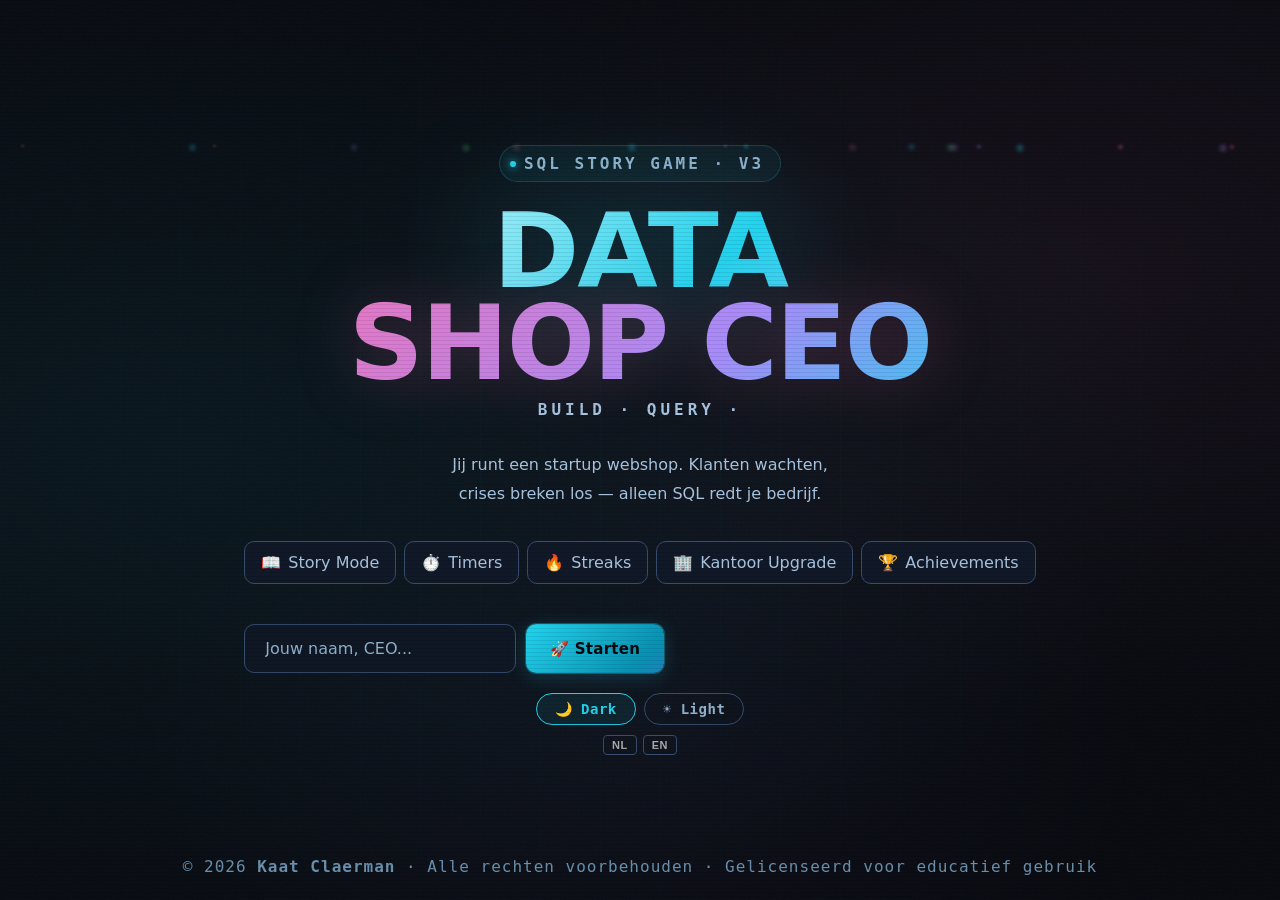
==== commit 3e83eec8: "Add files via upload" ====
--- a/datashop.html
+++ b/datashop.html
@@ -20,6 +20,9 @@
   ║  Dit product is gelicenseerd voor educatief gebruik.         ║
   ╚══════════════════════════════════════════════════════════════╝
 -->
+<link rel="preconnect" href="https://fonts.googleapis.com">
+<link rel="preconnect" href="https://fonts.gstatic.com" crossorigin>
+<link rel="stylesheet" href="https://fonts.googleapis.com/css2?family=Familjen+Grotesk:wght@400;500;600;700;800&family=Space+Grotesk:wght@400;500;600;700&family=DM+Mono:ital,wght@0,400;0,500;1,400&display=swap">
 <link rel="stylesheet" href="datashop.css">
 
 </head>
@@ -70,7 +73,6 @@
     <h1 class="comp-title" id="comp-title"><span data-i18n="comp_title1">Je bent een</span><br><span class="comp-title-accent" data-i18n="comp_title_accent">Data Legende</span></h1>
     <p class="comp-desc" id="comp-desc"></p>
     <div class="comp-stats" id="comp-stats"></div>
-    <canvas id="cert-canvas" width="800" height="500"></canvas>
     <div class="comp-actions">
       <button class="btn btn-primary btn-cert-download" data-action="download-cert" data-i18n="comp_cert_btn">📜 Certificaat Downloaden</button>
       <button class="btn btn-outline btn-close-completion" data-action="close-completion" data-i18n="comp_close_btn">Terug naar Dashboard</button>
@@ -221,6 +223,7 @@
       <button class="nav-btn"        id="nav-syn"    data-panel="syn"><span class="nav-icon">📖</span> <span data-i18n="nav_syntax">SQL Syntaxen</span></button>
       <button class="nav-btn"        id="nav-tut"    data-panel="tut"><span class="nav-icon">🎓</span> <span data-i18n="nav_tutorial">SQL Tutorial</span> <span class="tut-sidebar-progress" id="tut-nav-pct">0%</span></button>
       <button class="nav-btn"        id="nav-ach"    data-panel="ach"><span class="nav-icon">🏆</span> <span data-i18n="nav_badges">Badges</span></button>
+      <button class="nav-btn"        id="nav-camp"   data-panel="camp"><span class="nav-icon">⚔️</span> <span data-i18n="nav_campaign">Campaign</span></button>
       <div class="nav-section" data-i18n="nav_section_sys">Systeem</div>
       <div class="sb-lang-row">
         <span class="sb-lang-icon">🌐</span>
@@ -435,6 +438,22 @@
       <div id="daily-content"></div>
     </div>
 
+    <!-- CAMPAIGN -->
+    <div class="panel" id="panel-camp">
+      <div class="ph">
+        <div class="ph-bc" data-i18n="camp_bc">Campaign</div>
+        <h2 data-i18n="camp_title">⚔️ Campaign Mode</h2>
+        <p data-i18n="camp_subtitle">Story-driven SQL quests. Voltooi ze in volgorde!</p>
+      </div>
+      <div class="progress-row">
+        <div class="progress-track">
+          <div class="progress-fill" id="camp-prog-fill"></div>
+        </div>
+        <div class="progress-label" id="camp-prog-lbl">0/0</div>
+      </div>
+      <div id="camp-content"></div>
+    </div>
+
     <!-- SETTINGS -->
     <div class="panel" id="panel-set">
       <div class="ph">
@@ -535,7 +554,7 @@
 <span class="sc-kw">VALUES</span> (waarde1, waarde2);</div>
             <table class="syn-table">
               <tr><th>Query</th><th>Resultaat</th></tr>
-              <tr><td><code>INSERT INTO klant (naam, email, stad, actief)<br>VALUES ('Jana', '<a href="/cdn-cgi/l/email-protection" class="__cf_email__" data-cfemail="81ebc1ece0e8edafe3e4">[email&#160;protected]</a>', 'Gent', 1)</code></td><td>Voegt Jana toe als actieve klant in Gent</td></tr>
+              <tr><td><code>INSERT INTO klant (naam, email, stad, actief)<br>VALUES ('Jana', 'jana@mail.be', 'Gent', 1)</code></td><td>Voegt Jana toe als actieve klant in Gent</td></tr>
               <tr><td><code>INSERT INTO product (naam, prijs, stock, categorie)<br>VALUES ('Lamp', 29.99, 10, 'Wonen')</code></td><td>Nieuw product "Lamp" voor €29.99 met 10 stuks</td></tr>
               <tr><td><code>INSERT INTO review (klant_id, product_id, score, commentaar)<br>VALUES (1, 2, 5, 'Top product!')</code></td><td>Klant 1 geeft score 5 aan product 2</td></tr>
             </table>
@@ -1036,6 +1055,7 @@
 <script src="datashop-engine.js"></script>
 <script src="datashop-data.js"></script>
 <script src="datashop-ui.js"></script>
+<script src="campaign.js"></script>
 <script src="init-lang.js"></script>
 </body>
 </html>
--- a/datashop.css
+++ b/datashop.css
@@ -3,8 +3,7 @@
    (samengevoegd uit 2 style-blokken)
    ═══════════════════════════════════════ */
 
-@import url('https://fonts.googleapis.com/css2?family=Space+Grotesk:wght@300;400;500;600;700&family=DM+Mono:wght@400;500&display=swap');
-@import url('https://fonts.googleapis.com/css2?family=Familjen+Grotesk:wght@400;500;600;700;800&family=DM+Mono:ital,wght@0,400;0,500;1,400&display=swap');
+/* Fonts loaded via <link> in HTML head for non-blocking first paint */
 /* Fallback fonts als Google Fonts niet beschikbaar is */
 
 :root {
@@ -633,10 +632,10 @@
 body.light .syn-badge-join   { background: #ddeef8; color: var(--cyan);   border-color: var(--cyan); }
 body.light .syn-badge-agg    { background: #f5e8c8; color: var(--yellow); border-color: var(--yellow); }
 body.light .syn-badge-where  { background: #ddeef8; color: var(--cyan);   border-color: var(--cyan); }
-body.light .syn-table th   { background: var(--panel3); color: var(--t1); border: 2px solid var(--border); font-weight: 800; font-size: 15px; }
-body.light .syn-table td   { border: 1px solid var(--border); color: var(--t2); font-size: 15px; }
+body.light .syn-table th   { background: var(--panel3); color: var(--t1); border: 2px solid var(--border); font-weight: 800; font-size: 13px; }
+body.light .syn-table td   { border: 1px solid var(--border); color: var(--t2); font-size: 14px; }
 body.light .syn-table tr:hover td { background: #ece3d4; }
-body.light .syn-table code { background: #ddeef8; color: var(--cyan); border: 1px solid var(--cyan); font-weight: 700; padding: 1px 5px; }
+body.light .syn-table code { background: #ddeef8; color: var(--cyan); border: 1px solid var(--cyan); font-weight: 700; padding: 3px 8px; word-break: normal; font-size: 13px; }
 body.light .syn-tip        { background: #ede8dc; border: 2px solid var(--border); color: var(--t2); font-size: 15px; }
 body.light .syn-tip code   { background: #ddeef8; color: var(--cyan); font-weight: 700; }
 body.light .syn-tip-warn   { background: #f5e8c8; border: 2px solid var(--yellow); color: var(--yellow); font-weight: 600; }
@@ -2894,22 +2893,23 @@
 
 .syn-code {
   font-family: var(--mono);
-  font-size: 15px;
-  background: rgba(0,0,0,.35);
-  border: 1px solid var(--border);
+  font-size: 13.5px;
+  background: rgba(0,0,0,.4);
+  border: 1px solid var(--border2);
   border-radius: var(--r);
-  padding: 14px 18px;
+  padding: 16px 20px;
   color: var(--t2);
-  line-height: 2;
+  line-height: 2.2;
   margin-bottom: 14px;
   white-space: pre-wrap;
   word-break: keep-all;
   overflow-wrap: normal;
   overflow-x: auto;
-}
-
-.syn-code .sc-kw { color: var(--cyan); }
-.syn-code .sc-comment { color: var(--t3); font-style: italic; }
+  letter-spacing: .3px;
+}
+
+.syn-code .sc-kw { color: var(--cyan); font-weight: 600; }
+.syn-code .sc-comment { color: var(--t4); font-style: italic; font-size: 12.5px; }
 
 .syn-examples {
   display: flex;
@@ -2937,17 +2937,19 @@
 }
 
 .syn-tip {
-  font-size: 15px;
+  font-size: 13.5px;
   color: var(--t2);
   background: var(--panel2);
-  border-radius: 6px;
-  padding: 7px 12px;
+  border-radius: 8px;
+  padding: 10px 14px;
   display: block;
+  line-height: 1.7;
+  border: 1px solid var(--border);
 }
 
 .syn-tip code {
   font-family: var(--mono);
-  font-size: 16px;
+  font-size: 13px;
   color: var(--cyan);
   background: rgba(34,211,238,.08);
   padding: 1px 5px;
@@ -2963,40 +2965,53 @@
 /* Syntax reference table */
 .syn-table {
   width: 100%;
-  border-collapse: collapse;
+  border-collapse: separate;
+  border-spacing: 0;
   font-size: 15px;
-  margin-bottom: 12px;
+  margin-bottom: 16px;
+  border-radius: var(--r);
+  overflow: hidden;
+  border: 1px solid var(--border);
 }
 .syn-table th {
-  background: rgba(34,211,238,.06);
+  background: rgba(34,211,238,.08);
   color: var(--cyan);
   font-family: var(--mono);
-  font-size: 16px;
-  letter-spacing: 1px;
+  font-size: 13px;
+  letter-spacing: 1.5px;
   text-transform: uppercase;
-  padding: 8px 14px;
+  padding: 10px 16px;
   text-align: left;
-  border-bottom: 1px solid rgba(34,211,238,.15);
+  border-bottom: 2px solid rgba(34,211,238,.2);
 }
 .syn-table td {
-  padding: 9px 14px;
-  border-bottom: 1px solid rgba(30,42,66,.4);
+  padding: 12px 16px;
+  border-bottom: 1px solid rgba(30,42,66,.3);
   color: var(--t2);
   vertical-align: top;
-  line-height: 1.7;
+  line-height: 1.8;
+  font-size: 14px;
+}
+.syn-table td:last-child {
+  color: var(--t3);
+  font-size: 13.5px;
+  line-height: 1.9;
 }
 .syn-table tr:last-child td { border-bottom: none; }
-.syn-table tr:hover td { background: rgba(34,211,238,.02); }
+.syn-table tr:hover td { background: rgba(34,211,238,.03); }
 .syn-table code {
   font-family: var(--mono);
-  font-size: 16px;
+  font-size: 13px;
   color: var(--green);
   background: var(--green-dim);
-  border: 1px solid rgba(74,222,128,.12);
-  border-radius: 3px;
-  padding: 1px 6px;
+  border: 1px solid rgba(74,222,128,.15);
+  border-radius: 4px;
+  padding: 3px 8px;
   white-space: pre-wrap;
-  word-break: break-all;
+  word-break: normal;
+  display: inline-block;
+  line-height: 1.7;
+  margin: 2px 0;
 }
 
 /* ── SYNTAX HIGHLIGHTING EDITOR ── */
@@ -4967,7 +4982,31 @@
   color: var(--t1);
 }
 
+/* ── Reveal button (daily challenge) ── */
+.btn-reveal {
+  margin-top: 8px;
+  border-color: var(--orange);
+  color: var(--orange);
+  width: 100%;
+}
+
 /* ── Daily solution box ── */
+.daily-solution-box {
+  margin-top: 10px;
+  padding: 12px 14px;
+  background: rgba(251, 146, 60, .07);
+  border: 1px solid rgba(251, 146, 60, .3);
+  border-radius: 8px;
+}
+
+/* ── Button completed/disabled state ── */
+.btn-completed {
+  opacity: 0.5;
+}
+.btn-completed-locked {
+  opacity: 0.4;
+}
+
 .daily-solution-label {
   font-size: 12px;
   font-family: var(--mono);
@@ -5218,12 +5257,14 @@
 
 /* ── Settings reset confirm box ── */
 #set-reset-confirm {
-  display: none;
   margin-top: 14px;
   background: rgba(248,113,113,.06);
   border: 1px solid rgba(248,113,113,.2);
   border-radius: var(--r);
   padding: 14px;
+}
+#set-reset-confirm.overlay-hidden {
+  display: none;
 }
 .set-reset-warning {
   color: var(--red);
@@ -6094,3 +6135,82 @@
 
 /* hint-l3-bonus-blocked (was style="color:var(--orange);font-size:12px") */
 .hint-l3-bonus-blocked { color:var(--orange); font-size:12px; }
+
+/* ══════════════════════════════════════════════════════════════
+   REFACTOR: CSS classes replacing inline styles in JS
+   ══════════════════════════════════════════════════════════════ */
+
+/* ── Rep warning popup (was style.cssText in showRepWarning) ── */
+.rep-warning-popup {
+  position: fixed;
+  top: 50%; left: 50%;
+  transform: translate(-50%,-50%) scale(0);
+  background: var(--panel);
+  border: 2px solid var(--red);
+  border-radius: var(--r2);
+  padding: 24px 32px;
+  text-align: center;
+  z-index: 9996;
+  transition: transform .35s cubic-bezier(.34,1.56,.64,1);
+  box-shadow: 0 0 60px rgba(248,113,113,.3), 0 20px 60px rgba(0,0,0,.5);
+  max-width: 340px;
+}
+.rep-warning-popup.visible {
+  transform: translate(-50%,-50%) scale(1);
+}
+
+/* ── Keyword popup (was style.cssText in showKeywordPop) ── */
+.kw-popup-box {
+  position: fixed;
+  bottom: 80px; right: 24px;
+  background: var(--panel2);
+  border: 1.5px solid var(--border3);
+  border-left: 4px solid var(--cyan);
+  border-radius: var(--r2);
+  padding: 16px 18px;
+  z-index: 9995;
+  max-width: 320px;
+  box-shadow: 0 8px 32px rgba(0,0,0,.5);
+  animation: slideInRight .3s ease;
+  transition: opacity .4s;
+}
+.kw-popup-box.fading { opacity: 0; }
+
+/* ── Key help modal visible state (was style.opacity/transform in JS) ── */
+#key-help.visible {
+  opacity: 1;
+  transform: translate(-50%,-50%) scale(1);
+}
+
+/* ── Timer fill color variants (was style.background in startTimer) ── */
+.timer-fill.warn   { background: var(--orange); }
+.timer-fill.danger { background: var(--red); }
+
+/* ── Rep fill color variants (was style.background in updateKPIs) ── */
+.rep-fill--good   { background: var(--green); }
+.rep-fill--warn   { background: var(--orange); }
+.rep-fill--danger { background: var(--red); }
+
+/* ── Hint button states (was style.opacity/borderColor/color in showHint) ── */
+.hint-btn-warning {
+  opacity: .6;
+  border-color: var(--orange);
+  color: var(--orange);
+}
+.hint-btn-exhausted {
+  opacity: .4;
+  border-color: var(--orange);
+  color: var(--orange);
+}
+
+/* ── Confetti pieces (was style.cssText with random values) ── */
+.confetti-piece {
+  left: var(--x);
+  background: var(--bg-color);
+  animation-duration: var(--dur);
+  animation-delay: var(--delay);
+  width: var(--size);
+  height: var(--size);
+  border-radius: var(--br);
+  opacity: var(--op);
+}
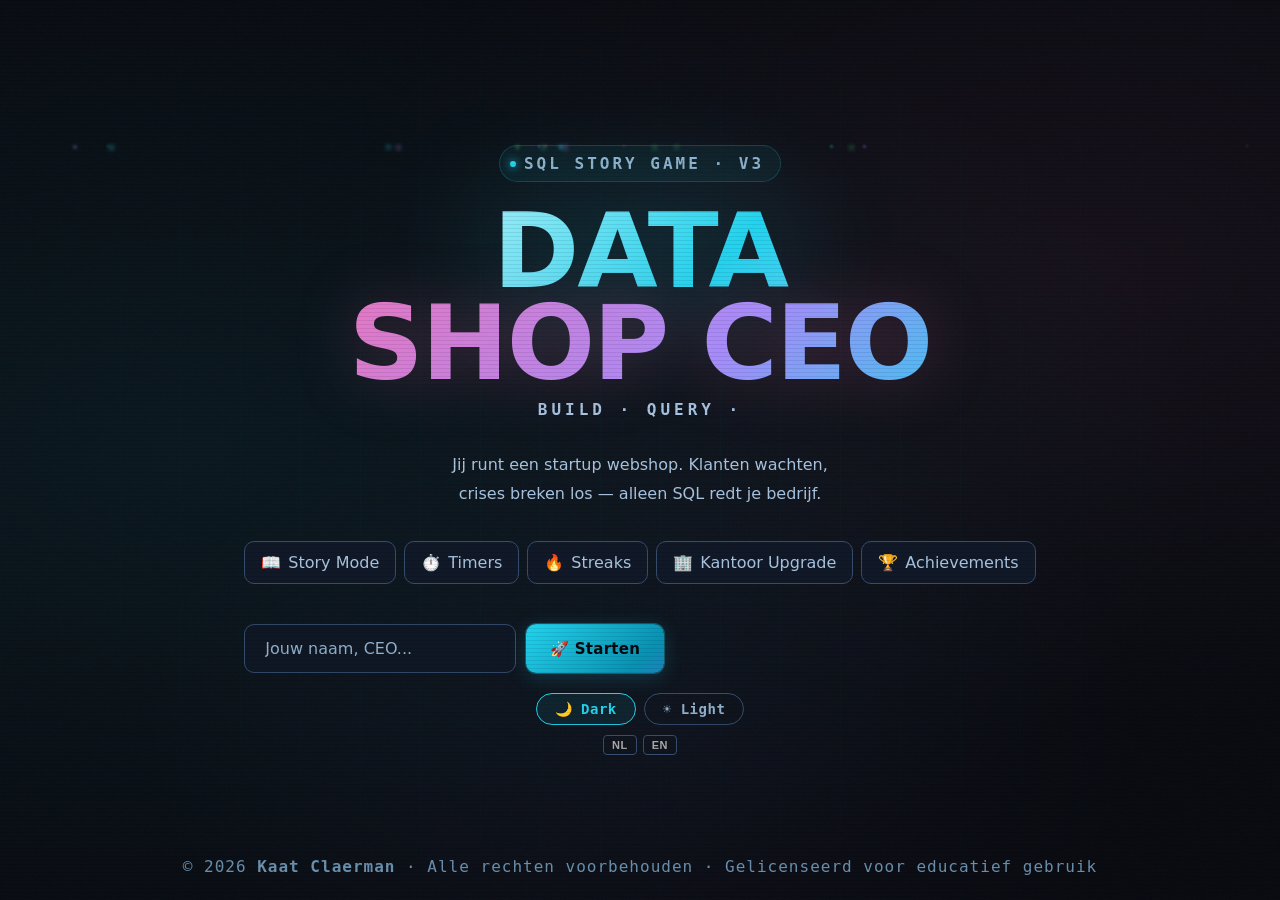
==== commit a5e66c55: "Add files via upload" ====
--- a/datashop.html
+++ b/datashop.html
@@ -401,7 +401,7 @@
         </div>
         <div class="hl-wrap">
           <div class="hl-backdrop" id="hl-free" aria-hidden="true"></div>
-          <textarea class="sql-editor" id="free-sql"
+          <textarea class="sql-editor" id="free-sql" maxlength="4000"
             placeholder="-- SELECT * FROM klant&#10;-- SELECT AVG(prijs) FROM product&#10;-- INSERT INTO klant (naam, email, stad, actief) VALUES ('Test','t@t.be','Gent',1)"></textarea>
         </div>
         <div class="term-footer">
@@ -483,6 +483,36 @@
         <button class="syn-filter-btn" data-filter="agg">Aggregaten</button>
         <button class="syn-filter-btn" data-filter="join">JOIN</button>
         <button class="syn-filter-btn" data-filter="ddl">DDL</button>
+      </div>
+
+      <!-- PED-1: Supported SQL reference -->
+      <div class="syn-card syn-card--engine-ref" data-cat="all" id="syn-engine-ref">
+        <div class="syn-head">
+          <span class="syn-badge" style="background:var(--cyan,#22d3ee);color:#000">⚡ ENGINE</span>
+          <span class="syn-title" data-i18n="syn_engine_title">Wat kan deze SQL engine?</span>
+        </div>
+        <div class="syn-body">
+          <table class="syn-table">
+            <tr><th data-i18n="syn_engine_supported">✅ Ondersteund</th><th data-i18n="syn_engine_not_supported">❌ Niet ondersteund</th></tr>
+            <tr><td>SELECT, INSERT, UPDATE, DELETE</td><td>UNION / INTERSECT / EXCEPT</td></tr>
+            <tr><td>WHERE (=, !=, &gt;, &lt;, &gt;=, &lt;=, AND, OR)</td><td>Berekeningen in SELECT (prijs * 1.21)</td></tr>
+            <tr><td>LIKE, NOT LIKE (met % en _)</td><td>FULL OUTER JOIN</td></tr>
+            <tr><td>IN, NOT IN, BETWEEN, IS NULL, IS NOT NULL</td><td>Multi-conditie ON (ON a = b AND c = d)</td></tr>
+            <tr><td>ORDER BY (meerdere kolommen, ASC/DESC)</td><td>Geneste GROUP BY (GROUP BY a, b)</td></tr>
+            <tr><td>GROUP BY + COUNT, AVG, SUM, MAX, MIN</td><td>Window functies (ROW_NUMBER, RANK)</td></tr>
+            <tr><td>HAVING (met aliassen)</td><td>Common Table Expressions (WITH)</td></tr>
+            <tr><td>INNER JOIN, LEFT JOIN, RIGHT JOIN, CROSS JOIN</td><td>Geneste JOINs (&gt;2 tabellen tegelijk)</td></tr>
+            <tr><td>Subqueries (tot 5 niveaus diep)</td><td>DROP TABLE</td></tr>
+            <tr><td>CASE WHEN ... THEN ... ELSE ... END</td><td>Stored procedures / functies</td></tr>
+            <tr><td>DISTINCT, COUNT(DISTINCT col)</td><td></td></tr>
+            <tr><td>CREATE TABLE, ALTER TABLE ADD COLUMN</td><td></td></tr>
+            <tr><td>Tabel-aliassen (FROM klant k)</td><td></td></tr>
+          </table>
+          <div class="syn-tips">
+            <span class="syn-tip" data-i18n="syn_engine_tip1">💡 Deze engine is ontworpen voor leerprojecten — het is een subset van echte SQL, voldoende voor alle missies.</span>
+            <span class="syn-tip" data-i18n="syn_engine_tip2">💡 Gebruik de <strong>Terminal</strong> om vrij te experimenteren met alle ondersteunde functies.</span>
+          </div>
+        </div>
       </div>
 
       <div class="syn-grid">
@@ -1058,4 +1088,4 @@
 <script src="campaign.js"></script>
 <script src="init-lang.js"></script>
 </body>
-</html>+</html>
--- a/datashop.css
+++ b/datashop.css
@@ -266,7 +266,8 @@
 body:not(.light) textarea.sql-editor,
 body:not(.light) textarea.sq-input,
 body:not(.light) #free-sql {
-  color: var(--t1) !important;
+  color: transparent !important;
+  -webkit-text-fill-color: transparent !important;
   font-size: 16px !important;
   font-weight: 400 !important;
   caret-color: var(--cyan);
@@ -409,7 +410,7 @@
 body.light .streak-card { background: var(--panel2); border: 2px solid var(--border); }
 body.light .streak-card.hot { background: #f5e4cc; border-color: var(--orange); }
 body.light .streak-icon { font-size: 1.4rem; }
-body.light .streak-val { color: var(--orange); font-weight: 800; font-size: 1.3rem; }
+body.light .streak-val { color: var(--orange); font-weight: 800; font-size: 1.3rem; text-shadow: none; }
 body.light .streak-label { color: var(--t3); font-weight: 700; font-size: 16px; }
 body.light .kpi-tile { background: var(--panel2); border: 2px solid var(--border); }
 body.light .kpi-val { color: var(--cyan); font-weight: 800; }
@@ -536,7 +537,8 @@
 body.light textarea.sq-input,
 body.light #free-sql {
   background: transparent !important;
-  color: var(--t2) !important;
+  color: transparent !important;
+  -webkit-text-fill-color: transparent !important;
   font-size: 15px !important;
   line-height: 2 !important;
   font-weight: 500 !important;
@@ -671,12 +673,12 @@
 body.light .comp-label { color: var(--t3); font-weight: 700; font-size: 16px; }
 
 /* ══ POPUPS / TOASTS — PARCHMENT ══ */
-body.light .xp-popup   { background: var(--panel); border: 2px solid var(--border2); box-shadow: 0 8px 40px rgba(90,60,20,.18); color: var(--t1); }
+body.light .xp-popup   { background: var(--panel); border: 2px solid var(--border2); box-shadow: 0 8px 40px rgba(90,60,20,.18); color: var(--t1); text-shadow: none; }
 body.light .ach-toast  { background: var(--panel); border: 2px solid var(--border2); box-shadow: 0 8px 40px rgba(90,60,20,.18); }
 body.light .toast-label { color: var(--yellow); font-weight: 800; font-size: 16px; }
 body.light .toast-name  { color: var(--t1); font-weight: 800; }
 body.light .streak-popup { background: var(--panel); border: 3px solid var(--orange); box-shadow: 0 20px 60px rgba(90,60,20,.18); }
-body.light .streak-popup-num   { color: var(--orange); font-weight: 800; }
+body.light .streak-popup-num   { color: var(--orange); font-weight: 800; text-shadow: none; }
 body.light .streak-popup-label { color: var(--t2); font-weight: 600; font-size: 15px; }
 body.light .streak-popup-bonus { color: var(--yellow); font-weight: 800; }
 
@@ -3020,6 +3022,94 @@
   display: flex;
   flex-direction: column;
 }
+/* ── LINE NUMBERS ── */
+.hl-gutter {
+  position: absolute;
+  left: 0; top: 0; bottom: 0;
+  width: 36px;
+  padding: 14px 6px 14px 0;
+  text-align: right;
+  font-family: var(--mono);
+  font-size: 12px;
+  line-height: 1.7;
+  color: var(--t3, #556);
+  user-select: none;
+  pointer-events: none;
+  z-index: 2;
+  overflow: hidden;
+  border-right: 1px solid var(--border, #2a3448);
+  box-sizing: border-box;
+}
+.hl-gutter span {
+  display: block;
+  min-height: 1.7em;
+}
+.hl-wrap.has-gutter .hl-backdrop,
+.hl-wrap.has-gutter textarea.sql-editor {
+  padding-left: 44px !important;
+}
+body.light .hl-gutter {
+  color: #a09080;
+  border-right-color: #e0d8cc;
+}
+/* ── INLINE ERROR MARK ── */
+.hl-err {
+  text-decoration: wavy underline #ef4444;
+  text-decoration-skip-ink: none;
+  text-underline-offset: 3px;
+  background: rgba(239,68,68,.08);
+  border-radius: 2px;
+}
+/* ── AUTOCOMPLETE DROPDOWN ── */
+.sql-ac {
+  position: absolute;
+  z-index: 10;
+  background: var(--card, #1a2236);
+  border: 1px solid var(--border, #2a3448);
+  border-radius: 6px;
+  max-height: 180px;
+  overflow-y: auto;
+  min-width: 160px;
+  box-shadow: 0 6px 20px rgba(0,0,0,.35);
+  font-family: var(--mono);
+  font-size: 13px;
+  display: none;
+}
+.sql-ac.visible { display: block; }
+.sql-ac-item {
+  padding: 5px 10px;
+  cursor: pointer;
+  display: flex;
+  align-items: center;
+  gap: 8px;
+}
+.sql-ac-item:hover,
+.sql-ac-item.active {
+  background: var(--cyan, #22d3ee);
+  color: #000;
+}
+.sql-ac-badge {
+  font-size: 9px;
+  padding: 1px 5px;
+  border-radius: 3px;
+  font-weight: 700;
+  text-transform: uppercase;
+  background: rgba(255,255,255,.1);
+}
+.sql-ac-item.active .sql-ac-badge,
+.sql-ac-item:hover .sql-ac-badge {
+  background: rgba(0,0,0,.15);
+}
+body.light .sql-ac {
+  background: #fff;
+  border-color: #d0c8b8;
+  box-shadow: 0 4px 16px rgba(0,0,0,.12);
+}
+body.light .sql-ac-item:hover,
+body.light .sql-ac-item.active {
+  background: #1a5c8a;
+  color: #fff;
+}
 .hl-backdrop {
   position: absolute;
   inset: 0;
@@ -3032,7 +3122,10 @@
   white-space: pre-wrap;
   word-break: break-word;
   overflow: hidden;
-  color: transparent;
+  /* FIX: was `transparent` — plain identifiers/text that aren't matched by
+     sqlHighlight() were invisible. Use var(--t1) so uncolored text is legible.
+     Syntax-highlighted spans override this with their own colour. */
+  color: var(--t1);
   border-radius: var(--r);
 }
 .hl-wrap textarea.sql-editor {
@@ -3828,7 +3921,10 @@
   font-family: var(--mono);
   font-size: 15px;
   line-height: 1.7;
-  color: transparent;
+  /* FIX: was `transparent` — plain identifiers/text not matched by
+     sqlHighlight() were invisible. var(--t1) makes them legible;
+     syntax spans override with their own colour. */
+  color: var(--t1);
   pointer-events: none;
   white-space: pre-wrap;
   word-break: break-word;
@@ -6055,6 +6151,53 @@
 .daily-run-btn {
   align-self: flex-start;
 }
+
+/* ── Daily: tabel-uitklapvenster ── */
+.daily-tables-toggle-wrap {
+  padding: 0 14px 4px;
+}
+.daily-tables-btn {
+  font-size: 11px;
+  padding: 4px 10px;
+  opacity: .85;
+}
+.daily-tables-btn:hover { opacity: 1; }
+.daily-tables-panel {
+  margin-top: 8px;
+  border: 1px solid var(--border);
+  border-radius: 8px;
+  overflow: hidden;
+  background: var(--bg);
+}
+.daily-table-details {
+  border-bottom: 1px solid var(--border);
+}
+.daily-table-details:last-child { border-bottom: none; }
+.daily-table-summary {
+  padding: 7px 12px;
+  cursor: pointer;
+  font-family: var(--mono);
+  font-size: 11px;
+  font-weight: 700;
+  color: var(--cyan);
+  background: var(--panel);
+  letter-spacing: .5px;
+  text-transform: lowercase;
+  list-style: none;
+  display: flex;
+  align-items: center;
+  gap: 6px;
+  user-select: none;
+}
+.daily-table-summary::before { content: '▸'; transition: transform .15s; display: inline-block; }
+.daily-table-details[open] .daily-table-summary::before { transform: rotate(90deg); }
+.daily-table-inner {
+  overflow-x: auto;
+  overflow-y: auto;
+  max-height: 200px;
+  padding: 6px;
+}
+
 /* ── Daily challenge dynamic accent classes ── */
 .daily-diff-label-small {
   font-size: 10px;
@@ -6094,7 +6237,10 @@
 
 /* ── Tutorial textarea: geen syntax-highlight overlay in light mode ── */
 body.light #hl-tut-ex { display: none !important; }
-body.light #tut-ex-sql { color: var(--t1) !important; }
+body.light #tut-ex-sql {
+  color: var(--t1) !important;
+  -webkit-text-fill-color: var(--t1) !important;
+}
 
 /* ── Lang switcher (moved from inline <style>) ── */
 .lang-switcher{display:flex;gap:4px;align-items:center;margin-left:auto}
@@ -6214,3 +6360,587 @@
   border-radius: var(--br);
   opacity: var(--op);
 }
+
+
+/* ══════════════════════════════════════════════════════════════
+   CAMPAIGN MODE — moved from campaign.js to comply with CSP
+   style-src 'self' blocks dynamically injected <style> elements
+   ══════════════════════════════════════════════════════════════ */
+
+/* ══════════════════════════════════════════════════════════════
+   CAMPAIGN MODE — Fully isolated stylesheet
+   All classes prefixed with camp- to avoid conflicts
+   ══════════════════════════════════════════════════════════════ */
+
+/* ── Campaign Panel Layout ─────────────────────────────────── */
+#panel-camp .camp-header {
+  display: flex;
+  align-items: center;
+  justify-content: space-between;
+  padding: 0 0 16px;
+  border-bottom: 1px solid var(--border);
+  margin-bottom: 20px;
+}
+#panel-camp .camp-header-left {
+  display: flex;
+  align-items: center;
+  gap: 12px;
+}
+#panel-camp .camp-header-icon {
+  font-size: 1.6rem;
+  filter: drop-shadow(0 0 8px rgba(34,211,238,.3));
+}
+#panel-camp .camp-header-title {
+  font-family: var(--display);
+  font-weight: 800;
+  font-size: 1.3rem;
+  color: var(--t1);
+  letter-spacing: -0.3px;
+}
+#panel-camp .camp-header-sub {
+  font-family: var(--mono);
+  font-size: 10px;
+  color: var(--t3);
+  text-transform: uppercase;
+  letter-spacing: 2px;
+  margin-top: 2px;
+}
+#panel-camp .camp-xp-badge {
+  display: flex;
+  align-items: center;
+  gap: 6px;
+  padding: 6px 14px;
+  border-radius: 10px;
+  background: rgba(251,191,36,.08);
+  border: 1px solid rgba(251,191,36,.25);
+  font-family: var(--mono);
+  font-size: 12px;
+  font-weight: 700;
+  color: var(--yellow);
+}
+
+/* ── Campaign Progress Bar ─────────────────────────────────── */
+#panel-camp .camp-progress-wrap {
+  margin-bottom: 24px;
+}
+#panel-camp .camp-progress-meta {
+  display: flex;
+  align-items: center;
+  justify-content: space-between;
+  margin-bottom: 8px;
+}
+#panel-camp .camp-progress-label {
+  font-family: var(--mono);
+  font-size: 10px;
+  letter-spacing: 2px;
+  text-transform: uppercase;
+  color: var(--t3);
+  font-weight: 600;
+}
+#panel-camp .camp-progress-val {
+  font-family: var(--mono);
+  font-size: 13px;
+  font-weight: 700;
+  color: var(--cyan);
+}
+#panel-camp .camp-progress-track {
+  position: relative;
+  height: 8px;
+  border-radius: 100px;
+  background: var(--panel);
+  border: 1px solid var(--border);
+  overflow: hidden;
+}
+#panel-camp .camp-progress-fill {
+  position: absolute;
+  inset: 0;
+  border-radius: 100px;
+  background: linear-gradient(90deg, var(--cyan), var(--cyan2), var(--green));
+  transition: width .7s cubic-bezier(.4,0,.2,1);
+  box-shadow: 0 0 12px rgba(34,211,238,.3);
+}
+#panel-camp .camp-progress-fill::after {
+  content: "";
+  position: absolute;
+  inset: 0;
+  width: 60px;
+  background: linear-gradient(90deg, transparent, rgba(255,255,255,.2), transparent);
+  animation: camp-shine 2s ease-in-out infinite;
+}
+@keyframes camp-shine {
+  0% { transform: translateX(-100%); }
+  100% { transform: translateX(400%); }
+}
+
+/* ── Campaign Chapter ──────────────────────────────────────── */
+#panel-camp .camp-chapter {
+  margin-bottom: 32px;
+}
+#panel-camp .camp-chapter-header {
+  display: flex;
+  align-items: center;
+  gap: 12px;
+  margin-bottom: 14px;
+}
+#panel-camp .camp-chapter-num {
+  width: 32px;
+  height: 32px;
+  border-radius: 10px;
+  display: flex;
+  align-items: center;
+  justify-content: center;
+  font-family: var(--display);
+  font-weight: 900;
+  font-size: 14px;
+  background: rgba(167,139,250,.1);
+  color: var(--purple);
+  border: 1px solid rgba(167,139,250,.3);
+}
+#panel-camp .camp-chapter-num.done {
+  background: rgba(74,222,128,.1);
+  color: var(--green);
+  border-color: rgba(74,222,128,.3);
+}
+#panel-camp .camp-chapter-label {
+  font-family: var(--display);
+  font-weight: 700;
+  font-size: 15px;
+  color: var(--t1);
+}
+#panel-camp .camp-chapter-count {
+  font-family: var(--mono);
+  font-size: 10px;
+  color: var(--t3);
+  text-transform: uppercase;
+  letter-spacing: 1.5px;
+  margin-top: 1px;
+}
+#panel-camp .camp-chapter-dots {
+  display: flex;
+  gap: 4px;
+  margin-left: auto;
+}
+#panel-camp .camp-chapter-dot {
+  width: 8px;
+  height: 8px;
+  border-radius: 50%;
+  background: var(--border);
+  transition: background .3s;
+}
+#panel-camp .camp-chapter-dot.done { background: var(--green); }
+#panel-camp .camp-chapter-dot.unlocked { background: rgba(34,211,238,.4); }
+
+#panel-camp .camp-quest-list {
+  margin-left: 16px;
+  border-left: 2px solid var(--border);
+  padding-left: 20px;
+  display: flex;
+  flex-direction: column;
+  gap: 10px;
+}
+
+/* ── Campaign Quest Card ───────────────────────────────────── */
+#panel-camp .camp-quest {
+  border-radius: 12px;
+  border: 1px solid var(--border);
+  background: var(--panel);
+  transition: all .3s cubic-bezier(.4,0,.2,1);
+  overflow: hidden;
+}
+#panel-camp .camp-quest:hover:not(.camp-quest--done):not(.camp-quest--locked) {
+  border-color: var(--border2);
+  background: var(--panel2);
+}
+#panel-camp .camp-quest--done {
+  border-color: rgba(74,222,128,.3);
+  background: rgba(74,222,128,.04);
+}
+#panel-camp .camp-quest--locked {
+  border-color: rgba(30,42,66,.4);
+  background: var(--bg2);
+  opacity: .55;
+}
+#panel-camp .camp-quest--active {
+  border-color: rgba(34,211,238,.3);
+  box-shadow: 0 0 24px -8px rgba(34,211,238,.25), 0 4px 16px -4px rgba(0,0,0,.3);
+  animation: camp-glow 3s ease-in-out infinite;
+}
+@keyframes camp-glow {
+  0%, 100% { box-shadow: 0 0 20px -8px rgba(34,211,238,.2), 0 4px 16px -4px rgba(0,0,0,.3); }
+  50% { box-shadow: 0 0 32px -4px rgba(34,211,238,.35), 0 4px 20px -4px rgba(0,0,0,.3); }
+}
+
+/* Quest Header */
+#panel-camp .camp-quest-head {
+  display: flex;
+  align-items: center;
+  gap: 12px;
+  padding: 14px 16px;
+  cursor: pointer;
+  user-select: none;
+}
+#panel-camp .camp-quest--locked .camp-quest-head {
+  cursor: not-allowed;
+}
+#panel-camp .camp-quest-icon {
+  font-size: 1.2rem;
+  flex-shrink: 0;
+  filter: drop-shadow(0 0 4px rgba(34,211,238,.2));
+}
+#panel-camp .camp-quest-info {
+  flex: 1;
+  min-width: 0;
+}
+#panel-camp .camp-quest-title {
+  font-family: var(--display);
+  font-weight: 700;
+  font-size: 14px;
+  color: var(--t1);
+  line-height: 1.3;
+  white-space: nowrap;
+  overflow: hidden;
+  text-overflow: ellipsis;
+}
+#panel-camp .camp-quest-tags {
+  display: flex;
+  align-items: center;
+  gap: 8px;
+  margin-top: 4px;
+  flex-wrap: wrap;
+}
+#panel-camp .camp-tag {
+  display: inline-block;
+  padding: 2px 8px;
+  font-family: var(--mono);
+  font-size: 10px;
+  font-weight: 700;
+  text-transform: uppercase;
+  letter-spacing: .8px;
+  border-radius: 6px;
+  border: 1px solid;
+}
+#panel-camp .camp-tag--select  { background: rgba(34,211,238,.08);  color: var(--cyan);   border-color: rgba(34,211,238,.3); }
+#panel-camp .camp-tag--insert  { background: rgba(74,222,128,.08);  color: var(--green);  border-color: rgba(74,222,128,.3); }
+#panel-camp .camp-tag--update  { background: rgba(251,146,60,.08);  color: var(--orange); border-color: rgba(251,146,60,.3); }
+#panel-camp .camp-tag--delete  { background: rgba(248,113,113,.08); color: var(--red);    border-color: rgba(248,113,113,.3); }
+#panel-camp .camp-tag--xp {
+  background: transparent;
+  color: var(--yellow);
+  border-color: transparent;
+  font-weight: 800;
+}
+#panel-camp .camp-tag--time {
+  background: transparent;
+  color: var(--t3);
+  border-color: transparent;
+}
+#panel-camp .camp-quest-chevron {
+  color: var(--t3);
+  transition: transform .2s;
+  flex-shrink: 0;
+  font-size: 14px;
+}
+#panel-camp .camp-quest-chevron.open {
+  transform: rotate(90deg);
+}
+
+/* Quest Body */
+#panel-camp .camp-quest-body {
+  display: none;
+  border-top: 1px solid var(--border);
+  padding: 14px 16px 16px;
+}
+#panel-camp .camp-quest-body.open {
+  display: block;
+  animation: camp-body-in .3s ease-out;
+}
+@keyframes camp-body-in {
+  0% { opacity: 0; transform: translateY(-8px); }
+  100% { opacity: 1; transform: translateY(0); }
+}
+
+/* Story text */
+#panel-camp .camp-story {
+  font-size: 14px;
+  color: var(--t2);
+  line-height: 1.7;
+  margin-bottom: 12px;
+}
+#panel-camp .camp-story strong {
+  color: var(--t1);
+  font-weight: 700;
+}
+
+/* Objective */
+#panel-camp .camp-objective {
+  font-size: 12px;
+  color: var(--t3);
+  margin-bottom: 14px;
+}
+#panel-camp .camp-objective strong {
+  color: var(--t2);
+}
+#panel-camp .camp-objective code {
+  display: inline-block;
+  margin-top: 2px;
+  padding: 2px 8px;
+  background: var(--panel3, var(--panel2));
+  border-radius: 6px;
+  font-family: var(--mono);
+  font-size: 11px;
+  color: var(--purple);
+  border: 1px solid var(--border);
+}
+
+/* ── Campaign Timer ────────────────────────────────────────── */
+#panel-camp .camp-timer {
+  margin-bottom: 12px;
+}
+#panel-camp .camp-timer-track {
+  position: relative;
+  height: 6px;
+  border-radius: 100px;
+  background: var(--panel);
+  border: 1px solid var(--border);
+  overflow: hidden;
+}
+#panel-camp .camp-timer-fill {
+  position: absolute;
+  inset: 0;
+  left: 0;
+  border-radius: 100px;
+  background: var(--cyan);
+  transition: width .2s linear;
+}
+#panel-camp .camp-timer-fill.warn   { background: var(--orange); }
+#panel-camp .camp-timer-fill.danger { background: var(--red); }
+#panel-camp .camp-timer-num {
+  font-family: var(--mono);
+  font-size: 11px;
+  font-weight: 700;
+  color: var(--t3);
+  text-align: right;
+  margin-top: 4px;
+}
+#panel-camp .camp-timer-num.warn   { color: var(--orange); }
+#panel-camp .camp-timer-num.danger { color: var(--red); animation: camp-timer-pulse .5s ease-in-out infinite; }
+@keyframes camp-timer-pulse {
+  0%, 100% { opacity: 1; }
+  50% { opacity: .5; }
+}
+
+/* ── Campaign SQL Input ────────────────────────────────────── */
+#panel-camp .camp-sql-area {
+  margin-bottom: 10px;
+}
+#panel-camp .camp-sql-wrap {
+  position: relative;
+}
+#panel-camp .camp-sql-input {
+  width: 100%;
+  min-height: 80px;
+  max-height: 200px;
+  padding: 12px 14px;
+  padding-bottom: 28px;
+  background: var(--input-bg, var(--bg3));
+  border: 1px solid var(--border);
+  border-radius: 10px;
+  font-family: var(--mono);
+  font-size: 13px;
+  color: var(--t1);
+  resize: vertical;
+  outline: none;
+  transition: border-color .2s, box-shadow .2s;
+  line-height: 1.7;
+}
+#panel-camp .camp-sql-input:focus {
+  border-color: var(--cyan);
+  box-shadow: 0 0 0 3px rgba(34,211,238,.1);
+}
+#panel-camp .camp-sql-input::placeholder {
+  color: var(--t4);
+  font-weight: 500;
+}
+#panel-camp .camp-sql-hint {
+  position: absolute;
+  bottom: 8px;
+  right: 12px;
+  font-family: var(--mono);
+  font-size: 9px;
+  color: var(--t4);
+  pointer-events: none;
+}
+#panel-camp .camp-run-btn {
+  margin-top: 8px;
+  padding: 8px 20px;
+  border-radius: 10px;
+  font-family: var(--sans);
+  font-weight: 700;
+  font-size: 13px;
+  color: var(--bg);
+  background: var(--cyan);
+  border: none;
+  cursor: pointer;
+  display: flex;
+  align-items: center;
+  gap: 6px;
+  transition: all .15s;
+}
+#panel-camp .camp-run-btn:hover {
+  filter: brightness(1.1);
+  transform: translateY(-1px);
+}
+#panel-camp .camp-run-btn:active {
+  transform: translateY(0);
+}
+#panel-camp .camp-run-btn:disabled {
+  opacity: .3;
+  cursor: not-allowed;
+  transform: none;
+}
+
+/* ── Campaign Feedback ─────────────────────────────────────── */
+#panel-camp .camp-fb {
+  margin-top: 12px;
+  padding: 10px 14px;
+  border-radius: 10px;
+  border-left: 4px solid;
+  font-size: 13px;
+  font-weight: 600;
+  line-height: 1.6;
+  animation: camp-body-in .25s ease-out;
+}
+#panel-camp .camp-fb--ok {
+  background: rgba(74,222,128,.06);
+  border-color: var(--green);
+  color: var(--green);
+}
+#panel-camp .camp-fb--err {
+  background: rgba(248,113,113,.06);
+  border-color: var(--red);
+  color: var(--red);
+}
+#panel-camp .camp-fb--hint {
+  background: rgba(251,191,36,.06);
+  border-color: var(--yellow);
+  color: var(--yellow);
+}
+#panel-camp .camp-fb--timeout {
+  background: rgba(251,146,60,.06);
+  border-color: var(--orange);
+  color: var(--orange);
+}
+#panel-camp .camp-fb strong {
+  font-weight: 800;
+}
+#panel-camp .camp-fb code {
+  padding: 1px 5px;
+  border-radius: 4px;
+  background: rgba(0,0,0,.15);
+  font-family: var(--mono);
+  font-size: 12px;
+}
+
+/* ── Campaign Completion Banner ────────────────────────────── */
+#panel-camp .camp-complete {
+  text-align: center;
+  padding: 28px 24px;
+  border-radius: 14px;
+  border: 1px solid rgba(74,222,128,.25);
+  background: rgba(74,222,128,.04);
+  margin-bottom: 24px;
+  animation: camp-body-in .4s ease-out;
+}
+#panel-camp .camp-complete-trophy {
+  font-size: 2.5rem;
+  margin-bottom: 8px;
+  filter: drop-shadow(0 0 12px rgba(251,191,36,.4));
+}
+#panel-camp .camp-complete-title {
+  font-family: var(--display);
+  font-weight: 900;
+  font-size: 1.3rem;
+  color: var(--t1);
+  margin-bottom: 4px;
+}
+#panel-camp .camp-complete-sub {
+  font-size: 13px;
+  color: var(--t2);
+}
+#panel-camp .camp-reset-btn {
+  margin-top: 14px;
+  padding: 6px 16px;
+  font-family: var(--mono);
+  font-size: 11px;
+  font-weight: 700;
+  color: var(--t3);
+  background: transparent;
+  border: 1px solid var(--border);
+  border-radius: 8px;
+  cursor: pointer;
+  transition: all .15s;
+}
+#panel-camp .camp-reset-btn:hover {
+  color: var(--t1);
+  border-color: var(--border2);
+}
+
+/* ── Campaign Empty State ──────────────────────────────────── */
+#panel-camp .camp-empty {
+  text-align: center;
+  padding: 32px 20px;
+  color: var(--t3);
+  font-size: 14px;
+}
+
+/* ── Light Mode Overrides ──────────────────────────────────── */
+body.light #panel-camp .camp-quest {
+  box-shadow: 0 1px 4px rgba(0,0,0,.06);
+}
+body.light #panel-camp .camp-quest:hover:not(.camp-quest--done):not(.camp-quest--locked) {
+  box-shadow: 0 3px 12px rgba(0,0,0,.1);
+}
+body.light #panel-camp .camp-quest--done {
+  background: rgba(58,96,32,.06);
+  border-color: var(--green);
+}
+body.light #panel-camp .camp-quest--locked {
+  background: var(--panel2);
+}
+body.light #panel-camp .camp-sql-input {
+  background: var(--panel);
+  border: 2px solid var(--border2);
+}
+body.light #panel-camp .camp-sql-input:focus {
+  border-color: var(--cyan);
+  box-shadow: 0 0 0 4px rgba(26,92,138,.1);
+}
+body.light #panel-camp .camp-run-btn {
+  background: var(--cyan);
+  color: #fff;
+}
+body.light #panel-camp .camp-fb--ok   { background: rgba(58,96,32,.08); }
+body.light #panel-camp .camp-fb--err  { background: rgba(138,26,26,.08); }
+body.light #panel-camp .camp-fb--hint { background: rgba(122,72,0,.08); }
+body.light #panel-camp .camp-fb--timeout { background: rgba(138,58,0,.08); }
+body.light #panel-camp .camp-progress-track {
+  background: var(--panel2);
+  border: 2px solid var(--border);
+}
+body.light #panel-camp .camp-story { font-size: 15px; font-weight: 600; }
+body.light #panel-camp .camp-quest-title { font-weight: 800; }
+body.light #panel-camp .camp-objective code { background: var(--panel3); border: 1px solid var(--border); font-weight: 700; }
+
+/* ── Dark Mode Enhancements ────────────────────────────────── */
+body:not(.light) #panel-camp .camp-story { font-size: 14px; font-weight: 500; }
+body:not(.light) #panel-camp .camp-fb { font-size: 14px; }
+body:not(.light) #panel-camp .camp-quest-title { color: var(--t1); }
+body:not(.light) #panel-camp .camp-quest-head:hover .camp-quest-title { color: var(--cyan); }
+
+/* ── Responsive ────────────────────────────────────────────── */
+@media (max-width: 640px) {
+  #panel-camp .camp-header { flex-direction: column; align-items: flex-start; gap: 10px; }
+  #panel-camp .camp-quest-list { margin-left: 8px; padding-left: 14px; }
+  #panel-camp .camp-quest-head { padding: 12px 14px; }
+  #panel-camp .camp-quest-body { padding: 12px 14px 14px; }
+}
